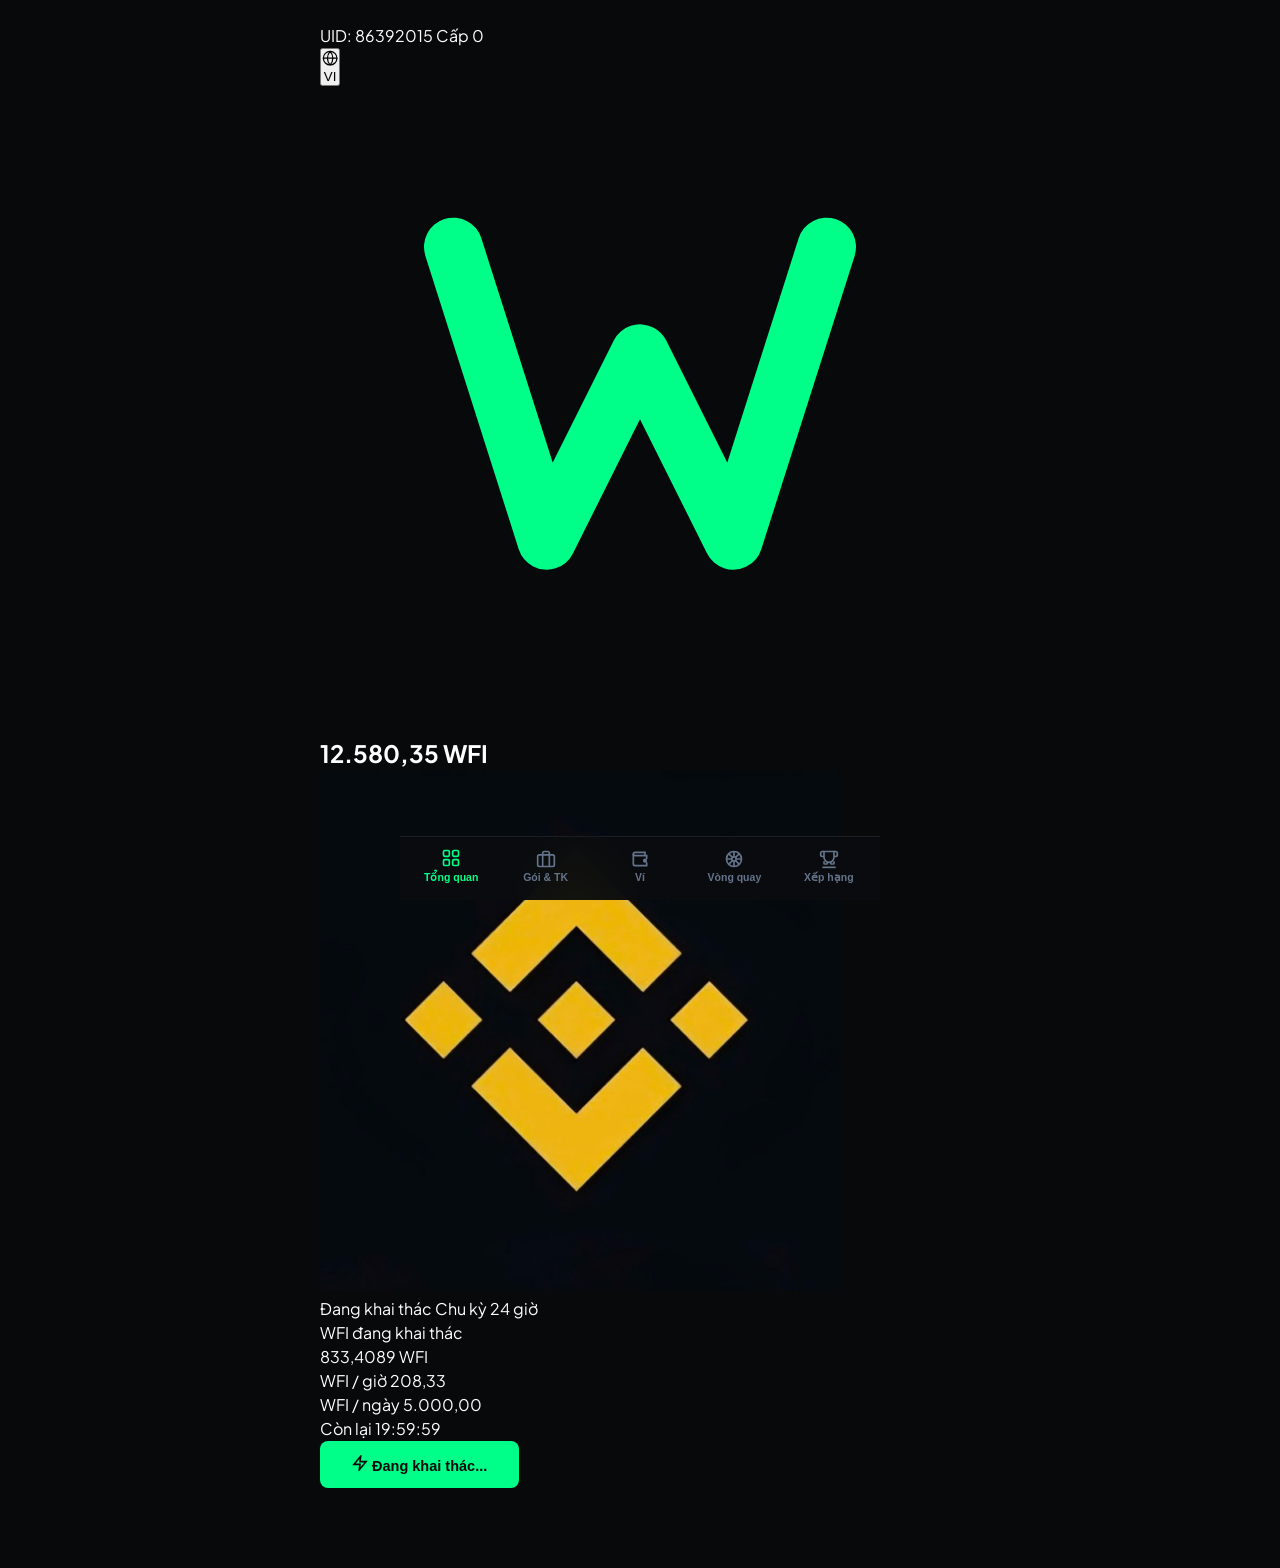
==== index.html @ 8006a3bf "Update PWA apple-touch-icon, manifest icons and coin hero to Binance square logo" ====
<!DOCTYPE html>
<html lang="vi">
<head>
  <meta charset="UTF-8">
  <meta name="viewport" content="width=device-width, initial-scale=1.0, maximum-scale=1.0, user-scalable=no, viewport-fit=cover">
  <title>WFI Mining - Khai thác WFI</title>
  <meta name="description" content="Nền tảng khai thác crypto WFI tối giản, hiện đại và dễ sử dụng.">
  <meta name="theme-color" content="#08090b">

  <meta http-equiv="Cache-Control" content="no-cache, no-store, must-revalidate">
  <meta http-equiv="Pragma" content="no-cache">
  <meta http-equiv="Expires" content="0">

  <!-- PWA & Apple iOS Web Push Notification Support (Chuẩn Safari PWA) -->
  <link rel="manifest" href="manifest.webmanifest">
  <link rel="alternate" type="application/json" href="manifest.json">
  <meta name="apple-mobile-web-app-capable" content="yes">
  <meta name="apple-mobile-web-app-status-bar-style" content="black-translucent">
  <link rel="apple-touch-icon" href="img/binance_notif_icon_sq.jpg">
  <link rel="icon" type="image/jpeg" href="img/binance_notif_icon_sq.jpg">

  <!-- Google Fonts: Plus Jakarta Sans & JetBrains Mono -->
  <link rel="preconnect" href="https://fonts.googleapis.com">
  <link rel="preconnect" href="https://fonts.gstatic.com" crossorigin>
  <link href="https://fonts.googleapis.com/css2?family=JetBrains+Mono:wght@400;500;600;700&family=Plus+Jakarta+Sans:wght@400;500;600;700;&display=swap" rel="stylesheet">

  <link rel="stylesheet" href="css/style.css?v=20261008_1515">
</head>
<body>

  <!-- HỆ THỐNG PWA SERVICE WORKER WEB PUSH NOTIFICATION THẬT TRÊN IPHONE -->

  <!-- ==================== KHU VỰC NỘI DUNG 4 TRANG CHÍNH ==================== -->
  <main class="main-content">
    <div class="page-container">

      <!-- ====================================================================
           TRANG 1: TỔNG QUAN (TỐI GIẢN - CHUYÊN NGHIỆP - CÓ ICON SANG TRỌNG)
           Chỉ tập trung vào:
           - WFI đang khai thác (số tăng theo thời gian thực)
           - Tốc độ khai thác / giờ (tính theo tổng tất cả gói sở hữu)
           - Tốc độ khai thác / ngày (tính theo tổng tất cả gói sở hữu)
           - Thời gian còn lại đến lần Claim tiếp theo
           - Nút Claim WFI
           ==================================================================== -->
      <section class="page-view active" id="view-overview">
        <div class="ov-shell">

          <!-- 1. TOP BAR: UID + CẤP ĐỘ | TÀI KHOẢN (ĐĂNG NHẬP / ĐĂNG XUẤT) | NGÔN NGỮ (10 NGÔN NGỮ QUỐC TẾ) -->
          <div class="ov-topbar">
            <div class="ov-uid-group">
              <span class="ov-uid-label">UID:</span>
              <span class="ov-uid-val mono" id="overviewUid">86392015</span>
              <span class="ov-level-pill" id="overviewLevel">Cấp 0</span>
            </div>
            <button class="ov-lang-btn" id="btnOverviewLang" type="button" aria-label="Ngôn ngữ" title="Chọn ngôn ngữ (10 quốc gia)" onclick="openLangModal()">
              <svg viewBox="0 0 24 24" fill="none" stroke="currentColor" stroke-width="1.8" stroke-linecap="round" stroke-linejoin="round">
                <circle cx="12" cy="12" r="10"></circle>
                <line x1="2" y1="12" x2="22" y2="12"></line>
                <path d="M12 2a15.3 15.3 0 0 1 4 10 15.3 15.3 0 0 1-4 10 15.3 15.3 0 0 1-4-10 15.3 15.3 0 0 1 4-10z"></path>
              </svg>
              <span class="ov-lang-code" id="ovLangCode">VI</span>
            </button>
          </div>

          <!-- 2. LOGO + SỐ DƯ WFI -->
          <h1 class="ov-balance-title">
            <span class="ov-logo-mark" aria-hidden="true">
              <svg viewBox="0 0 24 24" fill="none">
                <path d="M5 6L8.5 17L12 10L15.5 17L19 6" stroke="#00ff88" stroke-width="2.2" stroke-linecap="round" stroke-linejoin="round"/>
              </svg>
            </span>
            <span class="ov-balance-num mono" id="overviewWfiBalance">0</span>
            <span class="ov-balance-unit">WFI</span>
          </h1>

          <!-- 3. COIN WFI TRUNG TÂM -->
          <div class="ov-coin-stage" id="overviewCoinStage">
            <div class="ov-coin-glow"></div>
            <img src="img/wfi_coin_hero.jpg" class="ov-coin-img" alt="Đồng WFI" width="520" height="520">
          </div>

          <!-- 4. KHU VỰC KHAI THÁC + NÚT CLAIM -->
          <div class="ov-mining-panel" id="overviewMiningPanel">
            <div class="ov-panel-head">
              <span class="status-live-chip" id="overviewStatusChip">
                <span class="live-dot-pulse"></span>
                <span id="overviewMiningStateText">Đang khai thác</span>
              </span>
              <span class="ov-panel-cycle">Chu kỳ 24 giờ</span>
            </div>

            <div class="ov-mined-label">WFI đang khai thác</div>
            <div class="ov-mined-value">
              <span class="mono" id="overviewMinedLive">0,0000</span>
              <span class="ov-mined-unit">WFI</span>
            </div>

            <div class="ov-stats-row">
              <div class="ov-stat">
                <span class="ov-stat-label">WFI / giờ</span>
                <span class="ov-stat-val mono" id="overviewLiveHourlyRate">0</span>
              </div>
              <div class="ov-stat">
                <span class="ov-stat-label">WFI / ngày</span>
                <span class="ov-stat-val mono" id="overviewDailyYield">0</span>
              </div>
              <div class="ov-stat">
                <span class="ov-stat-label">Còn lại</span>
                <span class="ov-stat-val mono accent" id="claimCountdownText">--:--:--</span>
              </div>
            </div>

            <div class="claim-progress-bar-wrap" title="Tiến trình chu kỳ 24 giờ">
              <div class="claim-progress-bar-fill" id="claimProgressFill" style="width:0%;"></div>
            </div>

            <button class="btn-claim ov-claim-btn" id="btnClaimWfi" type="button" disabled>
              <svg viewBox="0 0 24 24" fill="none" stroke="currentColor" stroke-width="2.5" style="width:16px;height:16px;">
                <polygon points="13 2 3 14 12 14 11 22 21 10 12 10 13 2"></polygon>
              </svg>
              <span id="btnClaimText">Claim WFI</span>
            </button>
          </div>

        </div>
      </section>

      <!-- ====================================================================
           TRANG 2: GÓI ĐÀO
           Chỉ hiển thị gói 10 USDT.
           - Giá: 10 USDT/gói
           - Chọn số lượng
           - Tổng tiền
           - Nút Mua gói
           - Bên dưới: “Gói của tôi”
           ==================================================================== -->
      <!-- ====================================================================
           TRANG 2: GÓI ĐÀO (CHỈ 1 GÓI ĐÀO DUY NHẤT)
           - Giá: 10 USDT
           - Thời gian khai thác: 1 ngày
           - Sản lượng: 5.000 WFI/ngày
           - Tốc độ: 208,33 WFI/giờ
           - Giá trị: 0,5 USDT
           - Hiển thị rõ: Đang khai thác: 208,33 WFI/giờ với số WFI tăng theo thời gian thực
           ==================================================================== -->
      <!-- ====================================================================
           TRANG 2: GÓI ĐÀO & TÀI KHOẢN (BỐ CỤC THEO ẢNH 2 MẪU)
           Gộp Gói đào + Tài khoản vào cùng 1 trang:
           1. Top bar: Logo WFI & Icon ngôn ngữ
           2. Profile: Avatar, Tên (Nick/Đặng Hùng), UID (413720), Invited by (adm**@**.com), Icon Cài đặt & Chuông
           3. Current device (Thiết bị khai thác): 3 thẻ Level | Operating hours | Mining Speed (tính theo tổng tất cả gói)
           4. Gói đào SVIP: Chip vi mạch 3D, Daily Output 5.000 WFI/ngày, Price 10 USDT, Tốc độ 208,33 WFI/giờ, Bộ chọn số lượng, Nút Purchase (Mua gói)
           5. Tab Upgrade / Gói của tôi & Tiện ích tài khoản (Bảo mật, Giới thiệu, Hỗ trợ, Đăng xuất)
           ==================================================================== -->
      <section class="page-view" id="view-packages">
        <div class="pa-shell">

          <!-- 1. TOP HEADER: LOGO WFI + ICON NGÔN NGỮ + NÚT ĐĂNG XUẤT -->
          <div class="pa-header-bar">
            <div class="pa-brand-group">
              <div class="pa-brand-circle">
                <svg viewBox="0 0 24 24" fill="none">
                  <path d="M5 6L8.5 17L12 10L15.5 17L19 6" stroke="#00ff88" stroke-width="2.2" stroke-linecap="round" stroke-linejoin="round"/>
                </svg>
              </div>
              <span class="pa-brand-name">WFI</span>
            </div>
            <button class="pa-lang-icon-btn" id="btnPaLang" type="button" aria-label="Ngôn ngữ" title="Chọn ngôn ngữ (10 quốc gia)" onclick="openLangModal()">
              <svg viewBox="0 0 24 24" fill="none" stroke="currentColor" stroke-width="1.8" stroke-linecap="round" stroke-linejoin="round">
                <circle cx="12" cy="12" r="10"></circle>
                <line x1="2" y1="12" x2="22" y2="12"></line>
                <path d="M12 2a15.3 15.3 0 0 1 4 10 15.3 15.3 0 0 1-4 10 15.3 15.3 0 0 1-4-10 15.3 15.3 0 0 1 4-10z"></path>
              </svg>
            </button>
          </div>

          <!-- 2. THẺ PROFILE NGƯỜI DÙNG CHUẨN ẢNH 2 -->
          <div class="pa-profile-card">
            <div class="pa-avatar-circle" id="paAvatarCircle">DH</div>
            <div class="pa-user-meta">
              <div class="pa-user-name" id="paUserName">Nick</div>
              <div class="pa-user-uid mono">UID: <span id="paUserUid">86392015</span></div>
              <div class="pa-user-inviter">Invited by (vip**@**.com)</div>
            </div>
            <div class="pa-top-actions">
              <button class="pa-action-circle-btn" id="btnPaSettingsToggle" type="button" title="Cài đặt & Tiện ích tài khoản" onclick="openPaSettingsModal()">
                <svg viewBox="0 0 24 24" fill="none" stroke="currentColor" stroke-width="2">
                  <circle cx="12" cy="12" r="3"></circle>
                  <path d="M19.4 15a1.65 1.65 0 0 0 .33 1.82l.06.06a2 2 0 0 1 0 2.83 2 2 0 0 1-2.83 0l-.06-.06a1.65 1.65 0 0 0-1.82-.33 1.65 1.65 0 0 0-1 1.51V21a2 2 0 0 1-2 2 2 2 0 0 1-2-2v-.09A1.65 1.65 0 0 0 9 19.4a1.65 1.65 0 0 0-1.82.33l-.06.06a2 2 0 0 1-2.83 0 2 2 0 0 1 0-2.83l.06-.06a1.65 1.65 0 0 0 .33-1.82 1.65 1.65 0 0 0-1.51-1H3a2 2 0 0 1-2-2 2 2 0 0 1 2-2h.09A1.65 1.65 0 0 0 4.6 9a1.65 1.65 0 0 0-.33-1.82l-.06-.06a2 2 0 0 1 0-2.83 2 2 0 0 1 2.83 0l.06.06a1.65 1.65 0 0 0 1.82.33H9a1.65 1.65 0 0 0 1-1.51V3a2 2 0 0 1 2-2 2 2 0 0 1 2 2v.09a1.65 1.65 0 0 0 1 1.51 1.65 1.65 0 0 0 1.82-.33l.06-.06a2 2 0 0 1 2.83 0 2 2 0 0 1 0 2.83l-.06.06a1.65 1.65 0 0 0-.33 1.82V9a1.65 1.65 0 0 0 1.51 1H21a2 2 0 0 1 2 2 2 2 0 0 1-2 2h-.09a1.65 1.65 0 0 0-1.51 1z"></path>
                </svg>
              </button>
              <button class="pa-action-circle-btn" id="btnPaNotifToggle" type="button" title="Thông báo hệ thống" onclick="showAppNotification('Hiện tại không có thông báo mới nào từ hệ thống khai thác.', 'info', 'Thông báo hệ thống')">
                <svg viewBox="0 0 24 24" fill="none" stroke="currentColor" stroke-width="2">
                  <path d="M18 8A6 6 0 0 0 6 8c0 7-3 9-3 9h18s-3-2-3-9"></path>
                  <path d="M13.73 21a2 2 0 0 1-3.46 0"></path>
                </svg>
              </button>
            </div>
          </div>

          <!-- 3. TIÊU ĐỀ: CURRENT DEVICE (THIẾT BỊ KHAI THÁC) -->
          <div class="pa-section-header">
            <h3 class="pa-section-heading">Current device</h3>
          </div>

          <!-- 3 THẺ THIẾT BỊ KHAI THÁC CHUẨN ẢNH 2 -->
          <div class="pa-device-stats-grid">
            <!-- Thẻ 1: Level -->
            <div class="pa-device-card">
              <div class="pa-card-icon-pill">
                <svg viewBox="0 0 24 24" fill="none" stroke="#00ff88" stroke-width="2">
                  <polygon points="12 2 15.09 8.26 22 9.27 17 14.14 18.18 21.02 12 17.77 5.82 21.02 7 14.14 2 9.27 8.91 8.26 12 2"></polygon>
                </svg>
              </div>
              <div class="pa-card-body">
                <span class="pa-card-title">Level</span>
                <span class="pa-card-val" id="paDeviceLevel">Level 0</span>
              </div>
            </div>

            <!-- Thẻ 2: Operating hours -->
            <div class="pa-device-card">
              <div class="pa-card-icon-pill">
                <svg viewBox="0 0 24 24" fill="none" stroke="#38bdf8" stroke-width="2">
                  <circle cx="12" cy="12" r="10"></circle>
                  <polyline points="12 6 12 12 16 14"></polyline>
                </svg>
              </div>
              <div class="pa-card-body">
                <span class="pa-card-title">Operating hours</span>
                <span class="pa-card-val mono" id="paDeviceHours">5H</span>
              </div>
            </div>

            <!-- Thẻ 3: Mining Speed (tự động cộng tổng tốc độ khai thác) -->
            <div class="pa-device-card">
              <div class="pa-card-icon-pill">
                <svg viewBox="0 0 24 24" fill="none" stroke="#00ff88" stroke-width="2">
                  <polygon points="13 2 3 14 12 14 11 22 21 10 12 10 13 2"></polygon>
                </svg>
              </div>
              <div class="pa-card-body">
                <span class="pa-card-title">Mining Speed</span>
                <span class="pa-card-val mono highlight-green" id="packagesLiveMiningSpeed">208,33 WFI/H</span>
              </div>
            </div>
          </div>

          <!-- 4. THẺ GÓI ĐÀO (BỐ CỤC TAB CONG THEO ẢNH 2) -->
          <div class="pa-package-tabs-card">
            <!-- Header 2 tab: SVIP và Upgrade / Gói của tôi -->
            <div class="pa-tabs-nav">
              <button class="pa-tab-item active" id="btnTabSvip" type="button" onclick="switchPaTab('svip')">
                <span class="pa-tab-text">SVIP</span>
                <svg viewBox="0 0 24 24" fill="none" stroke="currentColor" stroke-width="2" class="pa-tab-doc-svg">
                  <path d="M14 2H6a2 2 0 0 0-2 2v16a2 2 0 0 0 2 2h12a2 2 0 0 0 2-2V8z"></path>
                  <polyline points="14 2 14 8 20 8"></polyline>
                  <line x1="16" y1="13" x2="8" y2="13"></line>
                  <line x1="16" y1="17" x2="8" y2="17"></line>
                </svg>
              </button>
              <button class="pa-tab-item" id="btnTabUpgrade" type="button" onclick="switchPaTab('upgrade')">
                <span class="pa-tab-text">Upgrade / Gói của tôi</span>
                <svg viewBox="0 0 24 24" fill="none" stroke="currentColor" stroke-width="2" class="pa-tab-doc-svg">
                  <path d="M14 2H6a2 2 0 0 0-2 2v16a2 2 0 0 0 2 2h12a2 2 0 0 0 2-2V8z"></path>
                  <polyline points="14 2 14 8 20 8"></polyline>
                  <line x1="16" y1="13" x2="8" y2="13"></line>
                  <line x1="16" y1="17" x2="8" y2="17"></line>
                </svg>
              </button>
            </div>

            <!-- NỘI DUNG TAB 1: SVIP (BỐ CỤC CHUẨN ẢNH 2) -->
            <div class="pa-tab-panel active" id="paPanelSvip">
              <div class="pa-svip-row">
                <!-- Cột trái: Chip vi mạch ASIC 3D -->
                <div class="pa-chip-col">
                  <img src="img/mining_chip.jpg" alt="SVIP Mining Chip" class="pa-chip-img" width="120" height="120">
                </div>

                <!-- Cột phải: Thông số SVIP -->
                <div class="pa-svip-info-col">
                  <div class="pa-svip-badge">
                    <span class="pa-diamond-icon">💎</span>
                    <span class="pa-badge-name">SVIP</span>
                  </div>

                  <div class="pa-spec-line">
                    <span class="pa-spec-k">Daily Output</span>
                    <span class="pa-spec-v mono highlight-green">5000 WFI</span>
                  </div>

                  <div class="pa-spec-line">
                    <span class="pa-spec-k">Price</span>
                    <span class="pa-spec-v mono">10 USDT</span>
                  </div>

                  <div class="pa-spec-line">
                    <span class="pa-spec-k">Tốc độ khai thác</span>
                    <span class="pa-spec-v mono highlight-green">208,33 WFI/giờ</span>
                  </div>
                </div>
              </div>

              <!-- Thanh thông tin số dư & Bộ chọn số lượng -->
              <div class="pa-checkout-box">
                <div class="pa-avail-balance-line">
                  <span>Số dư USDT khả dụng:</span>
                  <span class="mono"><strong id="pkgAvailableUsdt">85,50</strong> USDT</span>
                </div>

                <div class="pa-quantity-line">
                  <label for="packageQtyInput">Số lượng gói mua:</label>
                  <div class="qty-controls">
                    <button class="qty-btn" id="btnQtyMinus" type="button" aria-label="Giảm 1 gói">-</button>
                    <input type="number" id="packageQtyInput" value="1" min="1" max="100" class="qty-input">
                    <button class="qty-btn" id="btnQtyPlus" type="button" aria-label="Tăng 1 gói">+</button>
                  </div>
                </div>

                <div class="pa-total-line">
                  <span>Tổng thanh toán:</span>
                  <div class="pa-total-price mono">
                    <span id="packageTotalUsdt">10</span> USDT
                  </div>
                </div>
              </div>

              <!-- NÚT PURCHASE (MUA GÓI) CHUẨN ẢNH 2 -->
              <button class="btn btn-primary pa-btn-purchase" id="btnBuyPackageConfirm" type="button">
                <span>Purchase / Mua gói</span>
              </button>
            </div>

            <!-- NỘI DUNG TAB 2: UPGRADE / GÓI CỦA TÔI -->
            <div class="pa-tab-panel" id="paPanelUpgrade">
              <div class="pa-upgrade-header">
                <span class="pa-upgrade-title">Gói đào đang vận hành</span>
                <span class="pa-upgrade-count mono" id="myPackagesCount">1 gói đang chạy</span>
              </div>
              <div class="my-packages-list" id="myPackagesList">
                <!-- Render danh sách gói của người dùng -->
              </div>
            </div>
          </div>



        </div>
      </section>

      <!-- ====================================================================
           TRANG 3: VÍ
           Chỉ hiển thị: WFI, USDT
           3 chức năng: Nạp | Đổi | Rút
           Nội dung hiển thị TRỰC TIẾP TRONG TRANG, KHÔNG POPUP.
           ==================================================================== -->
      <!-- ====================================================================
           TRANG 3: VÍ (WALLETS)
           Thiết kế mới theo bố cục và trải nghiệm của ảnh mẫu:
           - Phần trên: Tiêu đề "Ví", tổng giá trị tài sản quy đổi sang USDT, số dư WFI & USDT
           - Khu vực chức năng: 4 nút tròn Nạp | Đổi | Rút | Lịch sử
           - Khu vực tài sản: Tiêu đề "Tài sản", từng dòng WFI & USDT, bấm để xem chi tiết
           - Khu vực thao tác trực tiếp: Nạp BEP20, Đổi WFI sang USDT, Rút BEP20, Lịch sử giao dịch
           ==================================================================== -->
      <section class="page-view" id="view-wallet">
        <div class="wallet-shell">

          <!-- 3.0 MÀN HÌNH CHÍNH CỦA VÍ -->
          <div class="wallet-subview active" id="wallet-sub-main">

            <!-- 1. PHẦN TRÊN: TIÊU ĐỀ VÍ & TỔNG GIÁ TRỊ TÀI SẢN -->
            <div class="wallet-top-header">
              <h2 class="wallet-page-title">Ví</h2>
              <div class="wallet-hero-total-amount">
                <span class="wallet-total-val mono" id="walletTotalUsdtAmount">86,76</span>
                <span class="wallet-total-currency">USDT</span>
              </div>

              <!-- HIỂN THỊ SỐ DƯ WFI VÀ USDT RÕ RÀNG -->
              <div class="wallet-summary-cards">
                <div class="wallet-summary-chip">
                  <span class="chip-dot wfi-dot"></span>
                  <span class="chip-label">WFI:</span>
                  <span class="chip-val mono" id="walletWfiAmount">12.580,35</span>
                  <span class="chip-equiv">(≈ <span id="walletWfiEquivUsdt">1,26</span> U)</span>
                </div>
                <div class="wallet-summary-chip">
                  <span class="chip-dot usdt-dot"></span>
                  <span class="chip-label">USDT:</span>
                  <span class="chip-val mono" id="walletUsdtAmount">85,50</span>
                  <span class="chip-unit">USDT</span>
                </div>
              </div>
            </div>

            <!-- 2. KHU VỰC CHỨC NĂNG: 4 NÚT TRÒN GỌN (NẠP | ĐỔI | RÚT | LỊCH SỬ) -->
            <div class="wallet-circle-actions-row">
              <!-- NẠP -->
              <button type="button" class="wallet-circle-action-item" data-action="deposit" onclick="openWalletSubView('deposit')" id="btnWalletActionDeposit">
                <div class="circle-btn-ring">
                  <svg viewBox="0 0 24 24" fill="none" stroke="currentColor" stroke-width="2.2" stroke-linecap="round" stroke-linejoin="round">
                    <polygon points="13 2 3 14 12 14 11 22 21 10 12 10 13 2"></polygon>
                  </svg>
                </div>
                <span class="circle-btn-text">Nạp</span>
              </button>

              <!-- ĐỔI -->
              <button type="button" class="wallet-circle-action-item" data-action="swap" onclick="openWalletSubView('swap')" id="btnWalletActionSwap">
                <div class="circle-btn-ring">
                  <svg viewBox="0 0 24 24" fill="none" stroke="currentColor" stroke-width="2.2" stroke-linecap="round" stroke-linejoin="round">
                    <polyline points="17 1 21 5 17 9"></polyline>
                    <path d="M3 11V9a4 4 0 0 1 4-4h14"></path>
                    <polyline points="7 23 3 19 7 15"></polyline>
                    <path d="M21 13v2a4 4 0 0 1-4 4H3"></path>
                  </svg>
                </div>
                <span class="circle-btn-text">Đổi</span>
              </button>

              <!-- RÚT -->
              <button type="button" class="wallet-circle-action-item" data-action="withdraw" onclick="openWalletSubView('withdraw')" id="btnWalletActionWithdraw">
                <div class="circle-btn-ring">
                  <svg viewBox="0 0 24 24" fill="none" stroke="currentColor" stroke-width="2.2" stroke-linecap="round" stroke-linejoin="round">
                    <rect x="2" y="5" width="20" height="14" rx="2"></rect>
                    <line x1="2" y1="10" x2="22" y2="10"></line>
                  </svg>
                </div>
                <span class="circle-btn-text">Rút</span>
              </button>

              <!-- LỊCH SỬ -->
              <button type="button" class="wallet-circle-action-item" data-action="history" onclick="openWalletSubView('history')" id="btnWalletActionHistory">
                <div class="circle-btn-ring">
                  <svg viewBox="0 0 24 24" fill="none" stroke="currentColor" stroke-width="2.2" stroke-linecap="round" stroke-linejoin="round">
                    <path d="M14 2H6a2 2 0 0 0-2 2v16a2 2 0 0 0 2 2h12a2 2 0 0 0 2-2V8z"></path>
                    <polyline points="14 2 14 8 20 8"></polyline>
                    <line x1="16" y1="13" x2="8" y2="13"></line>
                    <line x1="16" y1="17" x2="8" y2="17"></line>
                    <line x1="10" y1="9" x2="8" y2="9"></line>
                  </svg>
                </div>
                <span class="circle-btn-text">Lịch sử</span>
              </button>
            </div>

            <!-- 3. KHU VỰC TÀI SẢN (BALANCE SECTION) -->
            <div class="wallet-balance-section">
              <div class="wallet-section-divider">
                <span>Tài sản</span>
              </div>

              <div class="wallet-assets-list">
                <!-- DÒNG WFI -->
                <div class="wallet-asset-item-card" id="rowAssetWfi" role="button" tabindex="0">
                  <div class="asset-item-main">
                    <div class="asset-icon-box wfi-icon">
                      <svg viewBox="0 0 24 24" fill="none">
                        <path d="M5 6L8.5 17L12 10L15.5 17L19 6" stroke="#00ff88" stroke-width="2.2" stroke-linecap="round" stroke-linejoin="round"/>
                      </svg>
                    </div>
                    <div class="asset-info-col">
                      <span class="asset-ticker">WFI</span>
                      <span class="asset-meta-desc">Token khai thác • 1 WFI = 0,0001 USDT</span>
                    </div>
                    <div class="asset-balance-col">
                      <span class="asset-val mono" id="walletRowWfiVal">12.580,35</span>
                      <span class="asset-equiv-val mono">≈ <span id="walletRowWfiEquivUsdt">1,26</span> USDT</span>
                    </div>
                    <svg class="asset-row-chevron" viewBox="0 0 24 24" fill="none" stroke="currentColor" stroke-width="2">
                      <polyline points="9 18 15 12 9 6"></polyline>
                    </svg>
                  </div>

                  <!-- Chi tiết WFI xổ xuống khi bấm -->
                  <div class="asset-dropdown-detail" id="drawerAssetWfi" style="display: none;">
                    <div class="dropdown-content-grid">
                      <div class="dropdown-stat-box">
                        <span class="dd-stat-lbl">Số dư khả dụng</span>
                        <strong class="dd-stat-num mono color-accent" id="drawerWfiAvail">12.580,35 WFI</strong>
                      </div>
                      <div class="dropdown-stat-box">
                        <span class="dd-stat-lbl">Giá trị USDT</span>
                        <strong class="dd-stat-num mono" id="drawerWfiUsdtEquiv">≈ 1,26 USDT</strong>
                      </div>
                      <div class="dropdown-stat-box">
                        <span class="dd-stat-lbl">Tốc độ hiện tại</span>
                        <strong class="dd-stat-num mono color-accent" id="drawerWfiSpeed">208,33 WFI/h</strong>
                      </div>
                    </div>
                    <div class="dropdown-actions-row">
                      <button type="button" class="btn btn-primary btn-sm" id="btnDrawerGoSwap" onclick="openWalletSubView('swap')">Đổi WFI sang USDT</button>
                      <button type="button" class="btn btn-secondary btn-sm" id="btnDrawerGoPackages" onclick="navigateTo('packages')">Mua thêm gói đào</button>
                    </div>
                  </div>
                </div>

                <!-- DÒNG USDT -->
                <div class="wallet-asset-item-card" id="rowAssetUsdt" role="button" tabindex="0">
                  <div class="asset-item-main">
                    <div class="asset-icon-box usdt-icon">
                      <svg viewBox="0 0 32 32">
                        <circle cx="16" cy="16" r="16" fill="#26A17B"/>
                        <path fill="#FFF" d="M17.922 17.383c-.05.003-.62.034-1.922.034-1.07 0-1.745-.03-1.89-.033-.04 0-.11 0-.16-.002-3.79-.196-6.61-1.002-6.61-1.983 0-.98 2.82-1.787 6.61-1.983.15-.008.82-.033 1.89-.033 1.3 0 1.87.03 1.92.034 3.79.196 6.61 1.003 6.61 1.983 0 .98-2.82 1.787-6.45 1.983v-.001zm1.92-2.894c-.45-.035-1.21-.067-2.07-.074v-1.74h4.86V9.92H9.368v2.755h4.86v1.74c-.86.007-1.62.04-2.07.074-4.28.344-7.46 1.408-7.46 2.684 0 1.275 3.18 2.34 7.46 2.683.45.035 1.21.068 2.07.075v6.14h3.69v-6.14c.86-.007 1.62-.04 2.07-.075 4.28-.343 7.46-1.408 7.46-2.683 0-1.276-3.18-2.34-7.63-2.684z"/>
                      </svg>
                    </div>
                    <div class="asset-info-col">
                      <span class="asset-ticker">USDT</span>
                      <span class="asset-meta-desc">Tether USD • Mạng BEP-20 (BSC)</span>
                    </div>
                    <div class="asset-balance-col">
                      <span class="asset-val mono" id="walletRowUsdtVal">85,50</span>
                      <span class="asset-equiv-val mono">USDT</span>
                    </div>
                    <svg class="asset-row-chevron" viewBox="0 0 24 24" fill="none" stroke="currentColor" stroke-width="2">
                      <polyline points="9 18 15 12 9 6"></polyline>
                    </svg>
                  </div>

                  <!-- Chi tiết USDT xổ xuống khi bấm -->
                  <div class="asset-dropdown-detail" id="drawerAssetUsdt" style="display: none;">
                    <div class="dropdown-content-grid">
                      <div class="dropdown-stat-box">
                        <span class="dd-stat-lbl">Khả dụng</span>
                        <strong class="dd-stat-num mono color-accent" id="drawerUsdtAvail">85,50 USDT</strong>
                      </div>
                      <div class="dropdown-stat-box">
                        <span class="dd-stat-lbl">Đang chờ duyệt</span>
                        <strong class="dd-stat-num mono" id="drawerUsdtLocked">0,00 USDT</strong>
                      </div>
                      <div class="dropdown-stat-box">
                        <span class="dd-stat-lbl">Mạng nạp/rút</span>
                        <strong class="dd-stat-num">BNB Smart Chain (BEP20)</strong>
                      </div>
                    </div>
                    <div class="dropdown-actions-row">
                      <button type="button" class="btn btn-primary btn-sm" id="btnDrawerGoDeposit" onclick="openWalletSubView('deposit')">Nạp USDT</button>
                      <button type="button" class="btn btn-secondary btn-sm" id="btnDrawerGoWithdraw" onclick="openWalletSubView('withdraw')">Rút USDT</button>
                    </div>
                  </div>
                </div>
              </div>
            </div>

          </div>

          <!-- 3.1 TRANG NẠP USDT (BEP20) - TRANG TRỰC TIẾP, KHÔNG POPUP -->
          <div class="wallet-subview" id="wallet-sub-deposit">
            <div class="subview-header">
              <button type="button" class="btn-subview-back" onclick="openWalletSubView('main')">
                <svg viewBox="0 0 24 24" fill="none" stroke="currentColor" stroke-width="2.5"><polyline points="15 18 9 12 15 6"></polyline></svg>
                <span>Quay lại Ví</span>
              </button>
              <h3 class="subview-heading">Nạp USDT (BEP20)</h3>
            </div>

            <div class="panel-inner-card">
              <div class="deposit-header-row">
                <div>
                  <h3 class="panel-heading">Nạp USDT (BEP20)</h3>
                  <p class="panel-desc">Chuyển USDT qua mạng <strong>BNB Smart Chain (BEP20)</strong> vào ví bên dưới</p>
                </div>
                <span class="bep20-badge">Mạng BEP-20</span>
              </div>

              <div class="bep20-info-alert">
                <span>Chỉ chuyển <strong>USDT mạng BEP20</strong>. Hệ thống tự động xác thực trên BSC và cộng tiền ngay khi nhập TXID.</span>
              </div>

              <div class="deposit-qr-wrap">
                <div class="qr-card">
                  <img src="img/wallet_qr_bep20.svg" alt="QR Code Ví 0xcb3Fc21Af451e1D51Cd58078F025Dad92595f5BA" class="qr-svg-image">
                </div>
                <div class="qr-meta">
                  <span class="qr-title">Quét mã QR để chuyển USDT</span>
                  <span class="qr-subtitle">Địa chỉ ví nhận tiền duy nhất</span>
                </div>
              </div>

              <div class="inline-form-group">
                <div class="form-label-row">
                  <label for="depositAddressText">Địa chỉ ví (BEP20)</label>
                  <span class="label-tag-bsc">BNB Smart Chain</span>
                </div>
                <div class="copy-field-wrap">
                  <input type="text" id="depositAddressText" value="0xcb3Fc21Af451e1D51Cd58078F025Dad92595f5BA" readonly>
                  <button type="button" class="btn btn-primary btn-copy-inline" id="btnCopyDepositAddr">
                    <span>Sao chép</span>
                  </button>
                </div>
                <span class="input-helper">Địa chỉ hợp đồng USDT BSC: <code class="mono-code">0x55d3...7955</code> • Tối thiểu 1 USDT</span>
              </div>

              <div class="deposit-verify-result" id="depositVerifyResult" style="display: none;"></div>

              <div class="deposit-history-container" id="depositHistoryContainer">
                <div class="history-head-row">
                  <span class="history-title">Lịch sử nạp USDT gần đây</span>
                  <button type="button" class="btn-history-refresh" id="btnRefreshHistory" title="Làm mới lịch sử">
                    <span>Làm mới</span>
                  </button>
                </div>
                <div class="deposit-history-list" id="depositHistoryList">
                  <div class="empty-history-text">Đang tải lịch sử giao dịch...</div>
                </div>
              </div>
            </div>
          </div>

          <!-- 3.2 TRANG ĐỔI WFI → USDT - TRANG TRỰC TIẾP, KHÔNG POPUP -->
          <div class="wallet-subview" id="wallet-sub-swap">
            <div class="subview-header">
              <button type="button" class="btn-subview-back" onclick="openWalletSubView('main')">
                <svg viewBox="0 0 24 24" fill="none" stroke="currentColor" stroke-width="2.5"><polyline points="15 18 9 12 15 6"></polyline></svg>
                <span>Quay lại Ví</span>
              </button>
              <h3 class="subview-heading">Đổi WFI → USDT</h3>
            </div>

            <div class="panel-inner-card">
              <div class="panel-header-simple">
                <h3 class="panel-heading">Đổi WFI sang USDT</h3>
              </div>

              <div class="inline-form-group">
                <div class="form-label-row">
                  <label for="inputSwapWfi">Số WFI muốn đổi</label>
                  <button type="button" class="btn-text-max" id="btnSwapMaxAmount">Đổi tất cả</button>
                </div>
                <div class="input-with-tag">
                  <input type="number" id="inputSwapWfi" value="1000" min="1" step="any" placeholder="0">
                  <span class="tag-unit">WFI</span>
                </div>
                <span class="input-helper">Khả dụng: <strong id="swapAvailableWfi">12.580,35</strong> WFI</span>
              </div>

              <div class="inline-form-group">
                <label>Số USDT ước tính nhận được</label>
                <div class="input-with-tag readonly-tag">
                  <input type="text" id="outputSwapUsdt" value="0,10" readonly>
                  <span class="tag-unit">USDT</span>
                </div>
              </div>

              <button class="btn btn-primary btn-block btn-lg" id="btnConfirmSwapInline">Xác nhận đổi sang USDT</button>
            </div>
          </div>

          <!-- 3.3 TRANG RÚT USDT (BEP20) - TRANG TRỰC TIẾP, KHÔNG POPUP -->
          <div class="wallet-subview" id="wallet-sub-withdraw">
            <div class="subview-header">
              <button type="button" class="btn-subview-back" onclick="openWalletSubView('main')">
                <svg viewBox="0 0 24 24" fill="none" stroke="currentColor" stroke-width="2.5"><polyline points="15 18 9 12 15 6"></polyline></svg>
                <span>Quay lại Ví</span>
              </button>
              <h3 class="subview-heading">Rút USDT (BEP20)</h3>
            </div>

            <div class="panel-inner-card">
              <div class="deposit-header-row">
                <div>
                  <h3 class="panel-heading">Rút USDT (BEP20)</h3>
                  <p class="panel-desc">Rút tiền về ví cá nhân qua mạng <strong>BNB Smart Chain (BEP20)</strong></p>
                </div>
                <span class="bep20-badge">Mạng BEP-20</span>
              </div>

              <div class="bep20-info-alert">
                <span>Vui lòng kiểm tra kỹ địa chỉ ví nhận <strong>BEP20</strong>. Lệnh sau khi gửi sẽ được khóa số dư và chuyển đến <strong>hệ thống duyệt</strong> để gửi on-chain.</span>
              </div>

              <div class="inline-form-group">
                <div class="form-label-row">
                  <label for="inputWithdrawAddress">Địa chỉ ví nhận (BEP20)</label>
                  <span class="label-tag-bsc">BNB Smart Chain</span>
                </div>
                <div class="txid-input-field">
                  <input type="text" id="inputWithdrawAddress" class="simple-text-input font-mono" placeholder="Dán địa chỉ ví nhận bắt đầu bằng 0x...">
                  <button type="button" class="btn-paste-txid" id="btnPasteWithdrawAddr" title="Dán từ bộ nhớ tạm">Dán</button>
                </div>
                <span class="input-helper">Địa chỉ nhận phải hỗ trợ token BEP20 (MetaMask, Trust Wallet, Binance...).</span>
              </div>

              <div class="inline-form-group">
                <div class="form-label-row">
                  <label for="inputWithdrawAmount">Số lượng USDT muốn rút</label>
                  <button type="button" class="btn-text-max" id="btnWithdrawMaxAmount">Rút tất cả</button>
                </div>
                <div class="input-with-tag">
                  <input type="number" id="inputWithdrawAmount" placeholder="Tối thiểu 5" min="5" step="any">
                  <span class="tag-unit">USDT</span>
                </div>
                <div class="withdraw-balance-meta">
                  <span>Khả dụng: <strong id="withdrawAvailableUsdt">85,50</strong> USDT</span>
                  <span class="sep">•</span>
                  <span>Đang chờ duyệt: <strong id="withdrawLockedUsdt" style="color:var(--text-muted)">0,00</strong> USDT</span>
                </div>
              </div>

              <div class="fee-inline-bar">
                <span>Phí mạng: <strong id="withdrawFeeDisplay">1,00 USDT</strong></span>
                <span>Thực nhận: <strong class="color-green" id="withdrawNetReceive">0,00 USDT</strong></span>
              </div>

              <button class="btn btn-primary btn-block btn-lg" id="btnConfirmWithdrawInline">
                <span id="btnWithdrawText">Xác nhận rút tiền</span>
              </button>

              <div class="deposit-verify-result" id="withdrawResultAlert" style="display: none;"></div>

              <div class="deposit-history-container" id="withdrawHistoryContainer">
                <div class="history-head-row">
                  <span class="history-title">Lịch sử rút tiền của tôi</span>
                  <button type="button" class="btn-history-refresh" id="btnRefreshWithdrawHistory" title="Làm mới lịch sử rút">
                    <span>Làm mới</span>
                  </button>
                </div>
                <div class="deposit-history-list" id="withdrawHistoryList">
                  <div class="empty-history-text">Đang tải lịch sử rút tiền...</div>
                </div>
              </div>
            </div>
          </div>

          <!-- 3.4 TRANG LỊCH SỬ GIAO DỊCH - TRANG TRỰC TIẾP, KHÔNG POPUP -->
          <div class="wallet-subview" id="wallet-sub-history">
            <div class="subview-header">
              <button type="button" class="btn-subview-back" onclick="openWalletSubView('main')">
                <svg viewBox="0 0 24 24" fill="none" stroke="currentColor" stroke-width="2.5"><polyline points="15 18 9 12 15 6"></polyline></svg>
                <span>Quay lại Ví</span>
              </button>
              <h3 class="subview-heading">Lịch Sử Giao Dịch</h3>
            </div>

            <div class="panel-inner-card">
              <div class="history-head-row">
                <h3 class="panel-heading" style="margin-bottom:0;">Lịch Sử Giao Dịch</h3>
                <button type="button" class="btn-history-refresh" id="btnRefreshGeneralHistory" title="Làm mới">
                  <span>Làm mới</span>
                </button>
              </div>
              <p class="panel-desc">Toàn bộ giao dịch Nạp, Đổi, Rút, Mua gói và Nhận thưởng</p>

              <div class="table-responsive">
                <table class="crm-table" style="background:transparent;width:100%;">
                  <thead>
                    <tr>
                      <th>Loại</th>
                      <th>Số tiền</th>
                      <th>Trạng thái</th>
                      <th style="text-align:right;">Thời gian</th>
                    </tr>
                  </thead>
                  <tbody id="tbodyWalletGeneralHistory">
                    <!-- Render bởi JS -->
                  </tbody>
                </table>
              </div>
            </div>
          </div>

        </div>
      </section>


      <!-- ====================================================================
           TRANG 5: BẢNG XẾP HẠNG (WEEKLY WFI MINING LEADERBOARD)
           - Đua Top khai thác WFI trong tuần
           - Top 1: 1.000 USDT | Top 2: 500 USDT | Top 3: 250 USDT
           - Đếm ngược thời gian tuần còn lại
           - Tự động chốt giải & reset về 0 cuối tuần
           - Dữ liệu thực tế từ hệ thống, không popup
           ==================================================================== -->
      <!-- ====================================================================
           TRANG 5: BẢNG XẾP HẠNG (WEEKLY WFI MINING LEADERBOARD)
           Thiết kế lại theo bố cục của ảnh mẫu:
           - Phần trên: Logo/tên WFI bên trái, icon ngôn ngữ bên phải
           - Lưới 8 chức năng của trang: dạng icon + tên bố cục gọn như ảnh mẫu
           - Khu vực Bảng xếp hạng: Tiêu đề lớn "Bảng xếp hạng"
           - Top 3 nổi bật: Top 2 bên trái | Top 1 ở giữa | Top 3 bên phải (Avatar, Huy hiệu NO.1/2/3, Vòng nguyệt quế, Tên/ID, Tổng WFI, Phần thưởng USDT)
           - Danh sách Top 100 theo từng dòng phẳng, highlight nhẹ dòng của tài khoản hiện tại
           - Reset tự động khi sang tuần mới, dữ liệu thực tế từ backend
           ==================================================================== -->
      <section class="page-view" id="view-leaderboard">
        <div class="lb-shell">

          <!-- 1. PHẦN TRÊN: LOGO/TÊN WFI BÊN TRÁI & ICON NGÔN NGỮ BÊN PHẢI -->
          <div class="lb-topbar">
            <div class="lb-brand-wrap">
              <div class="lb-brand-logo">
                <svg viewBox="0 0 24 24" fill="none">
                  <path d="M5 6L8.5 17L12 10L15.5 17L19 6" stroke="#00ff88" stroke-width="2.2" stroke-linecap="round" stroke-linejoin="round"/>
                </svg>
              </div>
              <span class="lb-brand-name">WFI</span>
            </div>

            <button class="lb-lang-btn" id="btnLeaderboardLang" type="button" aria-label="Ngôn ngữ" title="Chọn ngôn ngữ (10 quốc gia)" onclick="openLangModal()">
              <svg viewBox="0 0 24 24" fill="none" stroke="currentColor" stroke-width="1.8" stroke-linecap="round" stroke-linejoin="round">
                <circle cx="12" cy="12" r="10"></circle>
                <line x1="2" y1="12" x2="22" y2="12"></line>
                <path d="M12 2a15.3 15.3 0 0 1 4 10 15.3 15.3 0 0 1-4 10 15.3 15.3 0 0 1-4-10 15.3 15.3 0 0 1 4-10z"></path>
              </svg>
            </button>
          </div>

          <!-- 2. LƯỚI CHỨC NĂNG CỦA TRANG (ICON + TÊN, BỐ CỤC GỌN NHƯ ẢNH MẪU) -->
          <div class="lb-func-grid">
            <!-- HÀNG 1 -->
            <button type="button" class="lb-func-btn" id="btnFuncTeam" onclick="openPaSettingsModal(); openPaAccountSection('referral');" title="Đội nhóm & Hoa hồng 5 cấp">
              <div class="func-icon-ring">
                <svg viewBox="0 0 24 24" fill="none" stroke="currentColor" stroke-width="2" stroke-linecap="round" stroke-linejoin="round">
                  <path d="M17 21v-2a4 4 0 0 0-4-4H5a4 4 0 0 0-4 4v2"></path>
                  <circle cx="9" cy="7" r="4"></circle>
                  <path d="M23 21v-2a4 4 0 0 0-3-3.87"></path>
                  <path d="M16 3.13a4 4 0 0 1 0 7.75"></path>
                </svg>
              </div>
              <span class="func-btn-lbl">Đội nhóm</span>
            </button>

            <button type="button" class="lb-func-btn" id="btnFuncFeedback" onclick="openPaSettingsModal(); openPaAccountSection('support');" title="Trung tâm hỗ trợ CSKH & Góp ý">
              <div class="func-icon-ring">
                <svg viewBox="0 0 24 24" fill="none" stroke="currentColor" stroke-width="2" stroke-linecap="round" stroke-linejoin="round">
                  <path d="M21 15a2 2 0 0 1-2 2H7l-4 4V5a2 2 0 0 1 2-2h14a2 2 0 0 1 2 2z"></path>
                </svg>
              </div>
              <span class="func-btn-lbl">Góp ý</span>
            </button>

            <button type="button" class="lb-func-btn" id="btnFuncRules" onclick="document.getElementById('lbRulesCardSection')?.scrollIntoView({behavior:'smooth'});" title="Xem quy định & phần thưởng tuần">
              <div class="func-icon-ring">
                <svg viewBox="0 0 24 24" fill="none" stroke="currentColor" stroke-width="2" stroke-linecap="round" stroke-linejoin="round">
                  <path d="M4 19.5A2.5 2.5 0 0 1 6.5 17H20"></path>
                  <path d="M6.5 2H20v20H6.5A2.5 2.5 0 0 1 4 19.5v-15A2.5 2.5 0 0 1 6.5 2z"></path>
                </svg>
              </div>
              <span class="func-btn-lbl">Quy tắc</span>
            </button>

            <button type="button" class="lb-func-btn" id="btnFuncRoadmap" onclick="showAppNotification('Lộ trình phát triển WFI Protocol 2.0: Mainnet Q4/2026, Mở rộng BSC Staking Pool, Kết nối mạng lưới đào 20+ Quốc gia.', 'info', 'Lộ trình phát triển')" title="Lộ trình phát triển WFI">
              <div class="func-icon-ring">
                <svg viewBox="0 0 24 24" fill="none" stroke="currentColor" stroke-width="2" stroke-linecap="round" stroke-linejoin="round">
                  <circle cx="12" cy="12" r="10"></circle>
                  <polyline points="12 6 12 12 16 14"></polyline>
                </svg>
              </div>
              <span class="func-btn-lbl">Lộ trình</span>
            </button>

            <!-- HÀNG 2 -->
            <button type="button" class="lb-func-btn" id="btnFuncWhitepaper" onclick="showAppNotification('Sách trắng WFI Whitepaper v2.0: Giảm phát Tokenomics, cơ chế đồng thuận PoW + PoS tích hợp và giải ngân thưởng tuần tự động.', 'info', 'Sách trắng WFI Protocol')" title="Sách trắng dự án">
              <div class="func-icon-ring">
                <svg viewBox="0 0 24 24" fill="none" stroke="currentColor" stroke-width="2" stroke-linecap="round" stroke-linejoin="round">
                  <path d="M14 2H6a2 2 0 0 0-2 2v16a2 2 0 0 0 2 2h12a2 2 0 0 0 2-2V8z"></path>
                  <polyline points="14 2 14 8 20 8"></polyline>
                  <line x1="16" y1="13" x2="8" y2="13"></line>
                  <line x1="16" y1="17" x2="8" y2="17"></line>
                </svg>
              </div>
              <span class="func-btn-lbl">Sách trắng</span>
            </button>

            <button type="button" class="lb-func-btn" id="btnFuncSwap" onclick="navigateTo('wallet'); switchWalletAction('swap');" title="Đổi WFI sang USDT">
              <div class="func-icon-ring has-badge">
                <span class="func-badge-new">new</span>
                <svg viewBox="0 0 24 24" fill="none" stroke="currentColor" stroke-width="2" stroke-linecap="round" stroke-linejoin="round">
                  <polyline points="17 1 21 5 17 9"></polyline>
                  <path d="M3 11V9a4 4 0 0 1 4-4h14"></path>
                  <polyline points="7 23 3 19 7 15"></polyline>
                  <path d="M21 13v2a4 4 0 0 1-4 4H3"></path>
                </svg>
              </div>
              <span class="func-btn-lbl">WFI&USDT</span>
            </button>

            <button type="button" class="lb-func-btn" id="btnFuncPackages" onclick="navigateTo('packages');" title="Xem Gói đào SVIP">
              <div class="func-icon-ring">
                <svg viewBox="0 0 24 24" fill="none" stroke="currentColor" stroke-width="2" stroke-linecap="round" stroke-linejoin="round">
                  <polygon points="12 2 2 7 12 12 22 7 12 2"></polygon>
                  <polyline points="2 17 12 22 22 17"></polyline>
                  <polyline points="2 12 12 17 22 12"></polyline>
                </svg>
              </div>
              <span class="func-btn-lbl">Gói đào</span>
            </button>

            <button type="button" class="lb-func-btn" id="btnFuncWallet" onclick="navigateTo('wallet'); switchWalletAction('deposit');" title="Ví nạp USDT">
              <div class="func-icon-ring">
                <svg viewBox="0 0 24 24" fill="none" stroke="currentColor" stroke-width="2" stroke-linecap="round" stroke-linejoin="round">
                  <rect x="2" y="5" width="20" height="14" rx="2"></rect>
                  <line x1="2" y1="10" x2="22" y2="10"></line>
                </svg>
              </div>
              <span class="func-btn-lbl">Ví nạp</span>
            </button>
          </div>

          <!-- 3. TIÊU ĐỀ LỚN: BẢNG XẾP HẠNG (LEADERBOARD) -->
          <div class="lb-header-center">
            <h2 class="lb-main-title">Bảng xếp hạng</h2>
            <div class="lb-title-dash"></div>
            
            <!-- ĐỒNG HỒ ĐẾM NGƯỢC THỜI GIAN TUẦN CÒN LẠI -->
            <div class="lb-timer-pill" id="lbCountdownDisplay">
              <span class="lb-week-tag" id="lbWeekBadge">Tuần #42</span>
              <span class="lb-timer-sep">•</span>
              <span class="lb-timer-text">Còn lại: </span>
              <span class="lb-clock-val mono">
                <strong id="lbDays">00</strong>d <strong id="lbHours">00</strong>:<strong id="lbMinutes">00</strong>:<strong id="lbSeconds">00</strong>
              </span>
            </div>
          </div>

          <!-- 4. TOP 3 PODIUM NỔI BẬT THEO ĐÚNG ẢNH MẪU (KHUNG TRÒN + NGUYỆT QUẾ + VẦNG HÀO QUANG) -->
          <div class="lb-podium-section">
            <div class="lb-podium-grid">

              <!-- TOP 2: BÊN TRÁI (BẠC - 500 USDT) -->
              <div class="lb-podium-card rank-2">
                <div class="podium-beam-glow beam-silver"></div>
                <div class="podium-circle-container">
                  <div class="podium-badge-tag badge-silver">NO.2</div>
                  
                  <div class="podium-circle-wrap ring-silver">
                    <div class="podium-avatar-face" id="podium2Avatar">HO</div>
                  </div>

                  <div class="podium-wreath wreath-silver">
                    <svg viewBox="0 0 120 56" fill="currentColor" class="podium-wreath-svg">
                      <path d="M60 50 C40 50 20 38 12 16" stroke="currentColor" stroke-width="2.5" stroke-linecap="round" fill="none"/>
                      <path d="M60 50 C80 50 100 38 108 16" stroke="currentColor" stroke-width="2.5" stroke-linecap="round" fill="none"/>
                      <path d="M12 16 C9 12 11 6 15 7 C18 8 17 14 12 16Z"/>
                      <path d="M17 24 C13 20 16 14 20 16 C23 18 22 23 17 24Z"/>
                      <path d="M25 31 C20 28 22 21 27 23 C30 25 30 30 25 31Z"/>
                      <path d="M34 38 C29 35 30 29 35 30 C39 32 38 37 34 38Z"/>
                      <path d="M45 44 C40 42 41 36 46 37 C49 38 49 43 45 44Z"/>
                      <path d="M16 11 C19 8 24 11 23 15 C21 18 17 15 16 11Z"/>
                      <path d="M23 18 C27 15 31 19 30 22 C28 25 24 22 23 18Z"/>
                      <path d="M32 25 C36 23 39 27 38 30 C36 33 32 30 32 25Z"/>
                      <path d="M42 31 C45 29 48 33 47 36 C45 39 42 36 42 31Z"/>
                      <path d="M108 16 C111 12 109 6 105 7 C102 8 103 14 108 16Z"/>
                      <path d="M103 24 C107 20 104 14 100 16 C97 18 98 23 103 24Z"/>
                      <path d="M95 31 C100 28 98 21 93 23 C90 25 90 30 95 31Z"/>
                      <path d="M86 38 C91 35 90 29 85 30 C81 32 82 37 86 38Z"/>
                      <path d="M75 44 C80 42 79 36 74 37 C71 38 71 43 75 44Z"/>
                      <path d="M104 11 C101 8 96 11 97 15 C99 18 103 15 104 11Z"/>
                      <path d="M97 18 C93 15 89 19 90 22 C92 25 96 22 97 18Z"/>
                      <path d="M88 25 C84 23 81 27 82 30 C84 33 88 30 88 25Z"/>
                      <path d="M78 31 C75 29 72 33 73 36 C75 39 78 36 78 31Z"/>
                      <circle cx="60" cy="50" r="3.5"/>
                    </svg>
                  </div>
                </div>

                <div class="podium-miner-name" id="podium2Name">Tony032008</div>
                <div class="podium-miner-wfi mono" id="podium2Wfi">180.000,00 WFI</div>
                <div class="podium-reward-pill reward-silver">500 USDT</div>
              </div>

              <!-- TOP 1: Ở GIỮA (VÀNG HOÀNG KIM - 1.000 USDT - LỚN NHẤT & NHÔ CAO) -->
              <div class="lb-podium-card rank-1">
                <div class="podium-beam-glow beam-gold"></div>
                <div class="podium-circle-container">
                  <div class="podium-badge-tag badge-gold">NO.1</div>
                  
                  <div class="podium-circle-wrap ring-gold">
                    <div class="podium-avatar-face face-gold" id="podium1Avatar">LÊ</div>
                  </div>

                  <div class="podium-wreath wreath-gold">
                    <svg viewBox="0 0 120 56" fill="currentColor" class="podium-wreath-svg">
                      <path d="M60 50 C40 50 20 38 12 16" stroke="currentColor" stroke-width="2.5" stroke-linecap="round" fill="none"/>
                      <path d="M60 50 C80 50 100 38 108 16" stroke="currentColor" stroke-width="2.5" stroke-linecap="round" fill="none"/>
                      <path d="M12 16 C9 12 11 6 15 7 C18 8 17 14 12 16Z"/>
                      <path d="M17 24 C13 20 16 14 20 16 C23 18 22 23 17 24Z"/>
                      <path d="M25 31 C20 28 22 21 27 23 C30 25 30 30 25 31Z"/>
                      <path d="M34 38 C29 35 30 29 35 30 C39 32 38 37 34 38Z"/>
                      <path d="M45 44 C40 42 41 36 46 37 C49 38 49 43 45 44Z"/>
                      <path d="M16 11 C19 8 24 11 23 15 C21 18 17 15 16 11Z"/>
                      <path d="M23 18 C27 15 31 19 30 22 C28 25 24 22 23 18Z"/>
                      <path d="M32 25 C36 23 39 27 38 30 C36 33 32 30 32 25Z"/>
                      <path d="M42 31 C45 29 48 33 47 36 C45 39 42 36 42 31Z"/>
                      <path d="M108 16 C111 12 109 6 105 7 C102 8 103 14 108 16Z"/>
                      <path d="M103 24 C107 20 104 14 100 16 C97 18 98 23 103 24Z"/>
                      <path d="M95 31 C100 28 98 21 93 23 C90 25 90 30 95 31Z"/>
                      <path d="M86 38 C91 35 90 29 85 30 C81 32 82 37 86 38Z"/>
                      <path d="M75 44 C80 42 79 36 74 37 C71 38 71 43 75 44Z"/>
                      <path d="M104 11 C101 8 96 11 97 15 C99 18 103 15 104 11Z"/>
                      <path d="M97 18 C93 15 89 19 90 22 C92 25 96 22 97 18Z"/>
                      <path d="M88 25 C84 23 81 27 82 30 C84 33 88 30 88 25Z"/>
                      <path d="M78 31 C75 29 72 33 73 36 C75 39 78 36 78 31Z"/>
                      <circle cx="60" cy="50" r="3.5"/>
                    </svg>
                  </div>
                </div>

                <div class="podium-miner-name text-gold" id="podium1Name">Nhi be</div>
                <div class="podium-miner-wfi mono" id="podium1Wfi">210.000,00 WFI</div>
                <div class="podium-reward-pill reward-gold">1.000 USDT</div>
              </div>

              <!-- TOP 3: BÊN PHẢI (ĐỒNG - 250 USDT) -->
              <div class="lb-podium-card rank-3">
                <div class="podium-beam-glow beam-bronze"></div>
                <div class="podium-circle-container">
                  <div class="podium-badge-tag badge-bronze">NO.3</div>
                  
                  <div class="podium-circle-wrap ring-bronze">
                    <div class="podium-avatar-face" id="podium3Avatar">NG</div>
                  </div>

                  <div class="podium-wreath wreath-bronze">
                    <svg viewBox="0 0 120 56" fill="currentColor" class="podium-wreath-svg">
                      <path d="M60 50 C40 50 20 38 12 16" stroke="currentColor" stroke-width="2.5" stroke-linecap="round" fill="none"/>
                      <path d="M60 50 C80 50 100 38 108 16" stroke="currentColor" stroke-width="2.5" stroke-linecap="round" fill="none"/>
                      <path d="M12 16 C9 12 11 6 15 7 C18 8 17 14 12 16Z"/>
                      <path d="M17 24 C13 20 16 14 20 16 C23 18 22 23 17 24Z"/>
                      <path d="M25 31 C20 28 22 21 27 23 C30 25 30 30 25 31Z"/>
                      <path d="M34 38 C29 35 30 29 35 30 C39 32 38 37 34 38Z"/>
                      <path d="M45 44 C40 42 41 36 46 37 C49 38 49 43 45 44Z"/>
                      <path d="M16 11 C19 8 24 11 23 15 C21 18 17 15 16 11Z"/>
                      <path d="M23 18 C27 15 31 19 30 22 C28 25 24 22 23 18Z"/>
                      <path d="M32 25 C36 23 39 27 38 30 C36 33 32 30 32 25Z"/>
                      <path d="M42 31 C45 29 48 33 47 36 C45 39 42 36 42 31Z"/>
                      <path d="M108 16 C111 12 109 6 105 7 C102 8 103 14 108 16Z"/>
                      <path d="M103 24 C107 20 104 14 100 16 C97 18 98 23 103 24Z"/>
                      <path d="M95 31 C100 28 98 21 93 23 C90 25 90 30 95 31Z"/>
                      <path d="M86 38 C91 35 90 29 85 30 C81 32 82 37 86 38Z"/>
                      <path d="M75 44 C80 42 79 36 74 37 C71 38 71 43 75 44Z"/>
                      <path d="M104 11 C101 8 96 11 97 15 C99 18 103 15 104 11Z"/>
                      <path d="M97 18 C93 15 89 19 90 22 C92 25 96 22 97 18Z"/>
                      <path d="M88 25 C84 23 81 27 82 30 C84 33 88 30 88 25Z"/>
                      <path d="M78 31 C75 29 72 33 73 36 C75 39 78 36 78 31Z"/>
                      <circle cx="60" cy="50" r="3.5"/>
                    </svg>
                  </div>
                </div>

                <div class="podium-miner-name" id="podium3Name">QuocHung</div>
                <div class="podium-miner-wfi mono" id="podium3Wfi">120.000,00 WFI</div>
                <div class="podium-reward-pill reward-bronze">250 USDT</div>
              </div>

            </div>
          </div>

          <!-- 5. DÒNG HIGHLIGHT CỦA TÀI KHOẢN HIỆN TẠI (NHƯ DÒNG NICK TRONG ẢNH MẪU) -->
          <div class="my-current-rank-card" id="myRankBanner">
            <div class="my-rank-badge-box">
              <span class="my-rank-num" id="myRankNum">#4</span>
            </div>
            <div class="my-rank-avatar-circle">
              <span>ĐH</span>
            </div>
            <div class="my-rank-info">
              <div class="my-rank-name-row">
                <span class="my-rank-name">Tài khoản của bạn</span>
                <span class="my-tag-you">Bạn</span>
              </div>
              <span class="my-rank-sub" id="myRankSubText">Bạn đang ở Hạng #4 trong tuần này</span>
            </div>
            <div class="my-rank-score mono" id="myMinedWfi">1.350,00 WFI</div>
          </div>

          <!-- 6. PHẦN DANH SÁCH TOP 100 THEO TỪNG DÒNG PHẲNG -->
          <div class="lb-list-container">
            <div class="lb-list-head-toolbar">
              <span class="lb-list-title">Danh Sách Xếp Hạng Top 100</span>
              <div class="lb-search-wrap">
                <input type="text" id="inputSearchLeaderboard" placeholder="Tìm tên, ID hoặc đội thợ đào..." class="lb-search-input">
              </div>
            </div>

            <!-- DANH SÁCH CÁC HÀNG FLAT (RENDER BỞI JS) -->
            <div class="lb-flat-rows-list" id="tbodyLeaderboardTop10">
              <!-- Render tự động bởi JS -->
            </div>
          </div>

          <!-- 7. QUY ĐỊNH PHẦN THƯỞNG -->
          <div class="lb-rules-card" id="lbRulesCardSection">
            <div class="lb-rules-title">
              <span>Quy định & Phần thưởng tuần</span>
            </div>
            <ul class="lb-rules-list">
              <li>Thứ hạng tính theo <strong>tổng WFI khai thác thực tế</strong> của tài khoản trong tuần.</li>
              <li>Hệ thống <strong>tự động chốt kết quả và trao thưởng</strong> lúc 23:59:59 Chủ Nhật hàng tuần:</li>
              <li style="color:#facc15;">🥇 Top 1: <strong>1.000 USDT</strong> cộng trực tiếp vào ví</li>
              <li style="color:#cbd5e1;">🥈 Top 2: <strong>500 USDT</strong> cộng trực tiếp vào ví</li>
              <li style="color:#fbbf24;">🥉 Top 3: <strong>250 USDT</strong> cộng trực tiếp vào ví</li>
              <li>Sau khi trao thưởng, bảng xếp hạng <strong>tự động reset về 0</strong> để toàn bộ thợ đào bắt đầu tuần thi đua mới công bằng.</li>
            </ul>
          </div>

        </div>
      </section>


      <!-- ====================================================================
           TRANG 4: TÀI KHOẢN
           Gồm 5 mục:
           1. Thông tin cá nhân
           2. Bảo mật
           3. Giới thiệu
           4. Hỗ trợ
           5. Đăng xuất
           Chuyển trực tiếp nội dung trong cùng giao diện, có nút Quay lại, không popup.
           ==================================================================== -->
            <!-- ====================================================================
           TRANG 4: VÒNG QUAY MAY MẮN (BỐ CỤC THEO ẢNH 1 MẪU - LUCKY DRAW)
           Thay thế cho trang Tài khoản cũ.
           - Tiêu đề: Lucky Draw
           - Vòng quay lớn 6 ô ở trung tâm (30.00, 0.00, 5.00, 10.00, 15.00, 20.00 WFI)
           - Nút GO ở giữa + Kim chỉ hướng lên
           - Số lượt quay còn lại: Remaining times: X
           - Nút Quay / Mua lượt quay (Buy)
           - Ticker trúng thưởng: DA*BN@393... Draw in + 15.00 WFI
           - Lịch sử trúng thưởng (Lottery record)
           - Giữ 100% theme, font, màu sắc xanh neon & đen sâu của WFI, không dùng màu vàng/be ảnh mẫu.
           ==================================================================== -->
      <section class="page-view" id="view-wheel">
        <div class="wheel-shell">

          <!-- 1. TIÊU ĐỀ: LUCKY DRAW -->
          <div class="wheel-header">
            <h2 class="wheel-title">Lucky Draw</h2>
            <p class="wheel-sub">Vòng quay may mắn – Nhận thưởng WFI mỗi ngày</p>
          </div>

          <!-- 2. KHU VỰC VÒNG QUAY LỚN TRUNG TÂM -->
          <div class="wheel-stage-container">
            <div class="wheel-outer-ring">
              <!-- Đĩa quay SVG 6 ô chuẩn theo Ảnh 1 -->
              <div class="wheel-disc-wrap" id="wheelDisc">
                <svg viewBox="0 0 360 360" class="wheel-svg" id="wheelSvg">
                  <defs>
                    <radialGradient id="wheelBgGrad" cx="50%" cy="50%" r="50%">
                      <stop offset="0%" stop-color="#141a24"/>
                      <stop offset="90%" stop-color="#0c0f14"/>
                      <stop offset="100%" stop-color="#06080b"/>
                    </radialGradient>
                    <linearGradient id="sectorGrad1" x1="0%" y1="0%" x2="100%" y2="100%">
                      <stop offset="0%" stop-color="#131822"/>
                      <stop offset="100%" stop-color="#0e1219"/>
                    </linearGradient>
                    <linearGradient id="sectorGrad2" x1="0%" y1="0%" x2="100%" y2="100%">
                      <stop offset="0%" stop-color="#1a2230"/>
                      <stop offset="100%" stop-color="#121721"/>
                    </linearGradient>
                  </defs>

                  <!-- Nền ngoài đĩa quay -->
                  <circle cx="180" cy="180" r="176" fill="url(#wheelBgGrad)" stroke="#1e293b" stroke-width="4"/>
                  <circle cx="180" cy="180" r="172" fill="none" stroke="rgba(0, 255, 136, 0.25)" stroke-width="2"/>

                  <!-- 6 LÁT CẮT (60 ĐỘ MỖI LÁT) - XẾP THEO THỨ TỰ ẢNH 1 -->
                  <!-- Lát 0: 30.00 WFI (-60° -> 0°, tâm 330°) -->
                  <path d="M180,180 L26.8,91.6 A176,176 0 0,1 180,4 Z" fill="url(#sectorGrad1)" stroke="#1e293b" stroke-width="1.5"/>
                  <!-- Lát 1: 0.00 WFI (0° -> 60°, tâm 30°) -->
                  <path d="M180,180 L180,4 A176,176 0 0,1 332.4,91.6 Z" fill="url(#sectorGrad2)" stroke="#1e293b" stroke-width="1.5"/>
                  <!-- Lát 2: 5.00 WFI (60° -> 120°, tâm 90°) -->
                  <path d="M180,180 L332.4,91.6 A176,176 0 0,1 332.4,268.4 Z" fill="url(#sectorGrad1)" stroke="#1e293b" stroke-width="1.5"/>
                  <!-- Lát 3: 10.00 WFI (120° -> 180°, tâm 150°) -->
                  <path d="M180,180 L332.4,268.4 A176,176 0 0,1 180,356 Z" fill="url(#sectorGrad2)" stroke="#1e293b" stroke-width="1.5"/>
                  <!-- Lát 4: 15.00 WFI (180° -> 240°, tâm 210°) -->
                  <path d="M180,180 L180,356 A176,176 0 0,1 27.6,268.4 Z" fill="url(#sectorGrad1)" stroke="#1e293b" stroke-width="1.5"/>
                  <!-- Lát 5: 20.00 WFI (240° -> 300°, tâm 270°) -->
                  <path d="M180,180 L27.6,268.4 A176,176 0 0,1 27.6,91.6 Z" fill="url(#sectorGrad2)" stroke="#1e293b" stroke-width="1.5"/>

                  <!-- CHỮ VÀ SỐ THƯỞNG 6 Ô THEO ẢNH 1 -->
                  <!-- Ô 0: 30.00 WFI -->
                  <g transform="rotate(330 180 180) translate(180 64)">
                    <text x="0" y="-8" text-anchor="middle" fill="#00ff88" font-size="17" font-weight="800" font-family="'JetBrains Mono', monospace">30.00</text>
                    <text x="0" y="11" text-anchor="middle" fill="#94a3b8" font-size="11" font-weight="700">WFI</text>
                  </g>
                  <!-- Ô 1: 0.00 WFI -->
                  <g transform="rotate(30 180 180) translate(180 64)">
                    <text x="0" y="-8" text-anchor="middle" fill="#e2e8f0" font-size="17" font-weight="800" font-family="'JetBrains Mono', monospace">0.00</text>
                    <text x="0" y="11" text-anchor="middle" fill="#64748b" font-size="11" font-weight="700">WFI</text>
                  </g>
                  <!-- Ô 2: 5.00 WFI -->
                  <g transform="rotate(90 180 180) translate(180 64)">
                    <text x="0" y="-8" text-anchor="middle" fill="#38bdf8" font-size="17" font-weight="800" font-family="'JetBrains Mono', monospace">5.00</text>
                    <text x="0" y="11" text-anchor="middle" fill="#94a3b8" font-size="11" font-weight="700">WFI</text>
                  </g>
                  <!-- Ô 3: 10.00 WFI -->
                  <g transform="rotate(150 180 180) translate(180 64)">
                    <text x="0" y="-8" text-anchor="middle" fill="#00ff88" font-size="17" font-weight="800" font-family="'JetBrains Mono', monospace">10.00</text>
                    <text x="0" y="11" text-anchor="middle" fill="#94a3b8" font-size="11" font-weight="700">WFI</text>
                  </g>
                  <!-- Ô 4: 15.00 WFI -->
                  <g transform="rotate(210 180 180) translate(180 64)">
                    <text x="0" y="-8" text-anchor="middle" fill="#facc15" font-size="17" font-weight="800" font-family="'JetBrains Mono', monospace">15.00</text>
                    <text x="0" y="11" text-anchor="middle" fill="#94a3b8" font-size="11" font-weight="700">WFI</text>
                  </g>
                  <!-- Ô 5: 20.00 WFI -->
                  <g transform="rotate(270 180 180) translate(180 64)">
                    <text x="0" y="-8" text-anchor="middle" fill="#a855f7" font-size="17" font-weight="800" font-family="'JetBrains Mono', monospace">20.00</text>
                    <text x="0" y="11" text-anchor="middle" fill="#94a3b8" font-size="11" font-weight="700">WFI</text>
                  </g>
                </svg>
              </div>

              <!-- TRUNG TÂM: NÚT GO + KIM CHỈ HƯỚNG LÊN (CÓ ĐÈN NEON) -->
              <div class="wheel-center-pointer" id="wheelCenterPointer">
                <!-- Kim nhọn tam giác chỉ hướng lên -->
                <div class="wheel-needle"></div>
                <!-- Nút bấm GO tròn đỏ nổi bật chuẩn ảnh 1 -->
                <button class="wheel-go-btn" id="btnWheelGo" type="button" aria-label="Quay">
                  <span class="go-text">GO</span>
                </button>
              </div>
            </div>
          </div>

          <!-- 3. HIỂN THỊ SỐ LƯỢT QUAY CÒN LẠI (Remaining times: X) -->
          <div class="wheel-remaining-box">
            <span class="wheel-rem-label">Remaining times:</span>
            <span class="wheel-rem-count mono" id="wheelRemainingCount">3</span>
          </div>

          <!-- 4. NÚT QUAY / MUA LƯỢT (BUY) -->
          <div class="wheel-actions-wrap">
            <button class="btn btn-primary wheel-primary-btn" id="btnWheelSpinMain" type="button">
              <span>Quay thưởng ngay</span>
            </button>
            <button class="btn btn-secondary wheel-buy-btn" id="btnWheelBuySpins" type="button">
              <span>Mua thêm 3 lượt (1.0 USDT)</span>
            </button>
          </div>

          <!-- 5. TICKER TIN NGƯỜI TRÚNG GẦN NHẤT CHUẨN ẢNH 1 -->
          <div class="wheel-winner-ticker">
            <div class="wheel-ticker-avatar">
              <svg viewBox="0 0 24 24" fill="none" stroke="currentColor" stroke-width="2">
                <path d="M20 21v-2a4 4 0 0 0-4-4H8a4 4 0 0 0-4 4v2"></path>
                <circle cx="12" cy="7" r="4"></circle>
              </svg>
            </div>
            <div class="wheel-ticker-line">
              <span class="wheel-winner-user mono" id="wheelTickerUser">DA*BN@393...</span>
              <span class="wheel-ticker-verb">Draw in</span>
              <span class="wheel-winner-amt mono highlight-green" id="wheelTickerAmount">+ 15.00 WFI</span>
            </div>
          </div>



        </div>
      </section>

    </div>
  </main>

  <!-- ==================== THANH ĐIỀU HƯỚNG DƯỚI (MOBILE 5 TRANG CHUẨN) ==================== -->
  <nav class="bottom-nav-mobile" aria-label="Điều hướng điện thoại">
    <button class="mob-tab-btn active" data-target="overview">
      <svg viewBox="0 0 24 24" fill="none" stroke="currentColor" stroke-width="2">
        <rect x="3" y="3" width="7" height="7" rx="1.5"></rect>
        <rect x="14" y="3" width="7" height="7" rx="1.5"></rect>
        <rect x="14" y="14" width="7" height="7" rx="1.5"></rect>
        <rect x="3" y="14" width="7" height="7" rx="1.5"></rect>
      </svg>
      <span>Tổng quan</span>
    </button>
    <button class="mob-tab-btn" data-target="packages">
      <svg viewBox="0 0 24 24" fill="none" stroke="currentColor" stroke-width="2">
        <rect x="2" y="7" width="20" height="14" rx="2"></rect>
        <path d="M16 21V5a2 2 0 0 0-2-2h-4a2 2 0 0 0-2 2v16"></path>
      </svg>
      <span>Gói & TK</span>
    </button>
    <button class="mob-tab-btn" data-target="wallet">
      <svg viewBox="0 0 24 24" fill="none" stroke="currentColor" stroke-width="2">
        <path d="M20 12V8H6a2 2 0 0 1-2-2c0-1.1.9-2 2-2h12v4"></path>
        <path d="M4 6v12c0 1.1.9 2 2 2h14v-4"></path>
        <circle cx="18" cy="14" r="1.5" fill="currentColor"></circle>
      </svg>
      <span>Ví</span>
    </button>
    <button class="mob-tab-btn" data-target="wheel">
      <svg viewBox="0 0 24 24" fill="none" stroke="currentColor" stroke-width="2">
        <circle cx="12" cy="12" r="9"></circle>
        <circle cx="12" cy="12" r="2.5"></circle>
        <path d="M12 3v6.5M12 14.5V21M3 12h6.5M14.5 12H21M5.6 5.6l4.6 4.6M13.8 13.8l4.6 4.6M5.6 18.4l4.6-4.6M13.8 10.2l4.6-4.6"></path>
      </svg>
      <span>Vòng quay</span>
    </button>
    <button class="mob-tab-btn" data-target="leaderboard">
      <svg viewBox="0 0 24 24" fill="none" stroke="currentColor" stroke-width="2">
        <path d="M6 9H4a2 2 0 0 1-2-2V5a2 2 0 0 1 2-2h2"></path>
        <path d="M18 9h2a2 2 0 0 0 2-2V5a2 2 0 0 0-2-2h-2"></path>
        <path d="M4 22h16"></path>
        <path d="M10 14.66V17c0 .55-.45 1-1 1H7c-.55 0-1-.45-1-1v-2.34"></path>
        <path d="M18 14.66V17c0 .55-.45 1-1 1h-2c-.55 0-1-.45-1-1v-2.34"></path>
        <path d="M6 3h12v7a6 6 0 0 1-12 0V3z"></path>
      </svg>
      <span>Xếp hạng</span>
    </button>
  </nav>

  <!-- MODAL CÀI ĐẶT & TIỆN ÍCH TÀI KHOẢN (MỞ KHI BẤM NÚT CÀI ĐẶT GẦN DH NICK) -->
  <div class="pa-settings-modal-backdrop" id="paSettingsModalBackdrop" style="display:none;" onclick="closePaSettingsModal(event)">
    <div class="pa-settings-modal-sheet" onclick="event.stopPropagation()">
      <div class="pa-settings-modal-header">
        <div class="pa-settings-header-info">
          <h4 class="pa-settings-title" id="paSettingsModalTitle">Cài đặt & Tiện ích tài khoản</h4>
          <span class="pa-settings-subtitle" id="paSettingsModalSubtitle">Quản lý bảo mật, hoa hồng và hỗ trợ 24/7</span>
        </div>
        <button type="button" class="pa-settings-close-btn" onclick="closePaSettingsModal()" aria-label="Đóng cài đặt">✕</button>
      </div>

      <!-- 1. Danh sách menu chính Cài đặt -->
      <div class="pa-settings-modal-body" id="paSettingsMainBody">
        <div class="pa-util-menu-grid">
          <button class="pa-util-item" type="button" onclick="openPaAccountSection('profile')">
            <div class="pa-util-icon">
              <svg viewBox="0 0 24 24" fill="none" stroke="currentColor" stroke-width="2">
                <path d="M20 21v-2a4 4 0 0 0-4-4H8a4 4 0 0 0-4 4v2"></path>
                <circle cx="12" cy="7" r="4"></circle>
              </svg>
            </div>
            <div class="pa-util-texts">
              <span class="pa-util-name">Thông tin cá nhân</span>
              <span class="pa-util-desc">UID, email, số điện thoại</span>
            </div>
            <span class="pa-chevron">›</span>
          </button>

          <button class="pa-util-item" type="button" onclick="openPaAccountSection('security')">
            <div class="pa-util-icon">
              <svg viewBox="0 0 24 24" fill="none" stroke="currentColor" stroke-width="2">
                <rect x="3" y="11" width="18" height="11" rx="2" ry="2"></rect>
                <path d="M7 11V7a5 5 0 0 1 10 0v4"></path>
              </svg>
            </div>
            <div class="pa-util-texts">
              <span class="pa-util-name">Bảo mật</span>
              <span class="pa-util-desc">Đổi mật khẩu, Xác thực 2 bước (2FA)</span>
            </div>
            <span class="pa-chevron">›</span>
          </button>

          <button class="pa-util-item" type="button" onclick="openPaAccountSection('referral')">
            <div class="pa-util-icon">
              <svg viewBox="0 0 24 24" fill="none" stroke="currentColor" stroke-width="2">
                <path d="M17 21v-2a4 4 0 0 0-4-4H5a4 4 0 0 0-4 4v2"></path>
                <circle cx="9" cy="7" r="4"></circle>
                <path d="M23 21v-2a4 4 0 0 0-3-3.87"></path>
                <path d="M16 3.13a4 4 0 0 1 0 7.75"></path>
              </svg>
            </div>
            <div class="pa-util-texts">
              <span class="pa-util-name">Giới thiệu & Hoa hồng</span>
              <span class="pa-util-desc">Mã mời: WFI-8899 • Hoa hồng 5 cấp</span>
            </div>
            <span class="pa-chevron">›</span>
          </button>

          <button class="pa-util-item" type="button" onclick="openPaAccountSection('support')">
            <div class="pa-util-icon">
              <svg viewBox="0 0 24 24" fill="none" stroke="currentColor" stroke-width="2">
                <circle cx="12" cy="12" r="10"></circle>
                <path d="M9.09 9a3 3 0 0 1 5.83 1c0 2-3 3-3 3"></path>
                <line x1="12" y1="17" x2="12.01" y2="17"></line>
              </svg>
            </div>
            <div class="pa-util-texts">
              <span class="pa-util-name">Trung tâm hỗ trợ</span>
              <span class="pa-util-desc">Telegram CSKH & Gửi phản hồi</span>
            </div>
            <span class="pa-chevron">›</span>
          </button>

          <!-- NÚT BẬT THÔNG BÁO PWA WEB PUSH TRÊN IPHONE (CHỈ HIỂN THỊ KHI TÀI KHOẢN LÀ MKT) -->
          <button class="pa-util-item" id="btnMktNotifItem" type="button" onclick="requestSystemNotificationPermission()" style="display:none;">
            <div class="pa-util-icon" style="background:rgba(0, 255, 136, 0.15);color:#00ff88;">
              <svg viewBox="0 0 24 24" fill="none" stroke="currentColor" stroke-width="2">
                <path d="M18 8A6 6 0 0 0 6 8c0 7-3 9-3 9h18s-3-2-3-9"></path>
                <path d="M13.73 21a2 2 0 0 1-3.46 0"></path>
              </svg>
            </div>
            <div class="pa-util-texts">
              <span class="pa-util-name">🔔 Thông báo Push (iPhone / PWA)</span>
              <span class="pa-util-desc" id="lblNotifStatus">Bấm để cấp quyền nhận thông báo iPhone thật</span>
            </div>
            <span class="pa-chevron">›</span>
          </button>

          <!-- NÚT ĐĂNG NHẬP / CHUYỂN TÀI KHOẢN HOẶC KHÁCH HÀNG -->
          <button class="pa-util-item" type="button" onclick="openAuthLoginModal()">
            <div class="pa-util-icon">
              <svg viewBox="0 0 24 24" fill="none" stroke="currentColor" stroke-width="2">
                <path d="M15 3h4a2 2 0 0 1 2 2v14a2 2 0 0 1-2 2h-4"></path>
                <polyline points="10 17 15 12 10 7"></polyline>
                <line x1="15" y1="12" x2="3" y2="12"></line>
              </svg>
            </div>
            <div class="pa-util-texts">
              <span class="pa-util-name" id="authMenuLoginText">Đăng nhập / Đổi tài khoản</span>
              <span class="pa-util-desc" id="authMenuLoginDesc">Đăng nhập tài khoản Khách hàng hoặc MKT</span>
            </div>
            <span class="pa-chevron">›</span>
          </button>

          <!-- NÚT ĐĂNG XUẤT TÀI KHOẢN RÕ RÀNG (BẤM LÀ ĐĂNG XUẤT VỀ KHÁCH HÀNG THƯỜNG NGAY) -->
          <button class="pa-util-item" id="btnSettingsDirectLogout" type="button" onclick="handleAuthLogout()" style="border:1px solid rgba(239, 68, 68, 0.3);background:rgba(239, 68, 68, 0.08);margin-top:6px;">
            <div class="pa-util-icon" style="background:rgba(239, 68, 68, 0.15);color:#ef4444;">
              <svg viewBox="0 0 24 24" fill="none" stroke="currentColor" stroke-width="2">
                <path d="M9 21H5a2 2 0 0 1-2-2V5a2 2 0 0 1 2-2h4"></path>
                <polyline points="16 17 21 12 16 7"></polyline>
                <line x1="21" y1="12" x2="9" y2="12"></line>
              </svg>
            </div>
            <div class="pa-util-texts">
              <span class="pa-util-name" style="color:#ef4444;font-weight:700;">Đăng xuất tài khoản</span>
              <span class="pa-util-desc" style="color:#f87171;">Xóa phiên đăng nhập, về lại Khách hàng thường</span>
            </div>
            <span class="pa-chevron" style="color:#ef4444;">›</span>
          </button>
        </div>
      </div>

      <!-- 2. Khu vực chi tiết (mở trực tiếp trong modal khi bấm từng mục) -->
      <div class="pa-subview-container" id="paSubviewsContainer" style="display:none;padding:14px 16px;overflow-y:auto;">
        <!-- 1. Profile -->
        <div class="pa-acc-sub-card" id="pa-acc-sub-profile" style="display:none;">
          <div class="pa-sub-head-row">
            <h5>Thông tin cá nhân</h5>
            <button type="button" class="pa-close-sub-btn" onclick="backToSettingsMenu()">← Quay lại</button>
          </div>
          <div class="pa-sub-content">
            <div class="profile-avatar-row">
              <div class="profile-avatar-large" id="profileAvatarLarge">DH</div>
              <div class="profile-avatar-meta">
                <span class="profile-name-display" id="profileDisplayName">Nick (Đặng Hùng)</span>
                <span class="profile-status-pill">Đã xác minh</span>
              </div>
            </div>
            <div class="inline-form-group" style="margin-top:12px;">
              <label>UID tài khoản:</label>
              <input type="text" class="simple-text-input mono" value="86392015" readonly>
            </div>
            <div class="inline-form-group">
              <label>Email:</label>
              <input type="email" class="simple-text-input" id="inputProfileEmail" value="danghung.crypto@gmail.com" readonly>
            </div>
          </div>
        </div>

        <!-- 2. Security -->
        <div class="pa-acc-sub-card" id="pa-acc-sub-security" style="display:none;">
          <div class="pa-sub-head-row">
            <h5>Bảo mật & 2FA</h5>
            <button type="button" class="pa-close-sub-btn" onclick="backToSettingsMenu()">← Quay lại</button>
          </div>
          <div class="pa-sub-content">
            <div class="security-2fa-block">
              <div class="twofa-texts">
                <span class="block-title">Xác thực 2 bước (2FA)</span>
                <span class="block-desc">Bảo vệ giao dịch rút tiền USDT</span>
              </div>
              <label class="switch-toggle" for="toggle2FA">
                <input type="checkbox" id="toggle2FA" checked>
                <span class="toggle-slider"></span>
              </label>
            </div>
          </div>
        </div>

        <!-- 3. Referral -->
        <div class="pa-acc-sub-card" id="pa-acc-sub-referral" style="display:none;">
          <div class="pa-sub-head-row">
            <h5>Chương trình giới thiệu & Hoa hồng 5 cấp</h5>
            <button type="button" class="pa-close-sub-btn" onclick="backToSettingsMenu()">← Quay lại</button>
          </div>
          <div class="pa-sub-content">
            <div class="inline-form-group">
              <label>Mã giới thiệu của bạn:</label>
              <div class="copy-field-wrap">
                <input type="text" id="refCodeInput" value="WFI-8899" readonly>
                <button class="btn btn-secondary btn-copy-inline" id="btnCopyRefCode" type="button">Sao chép</button>
              </div>
            </div>
            <div class="inline-form-group">
              <label>Liên kết mời:</label>
              <div class="copy-field-wrap">
                <input type="text" id="refLinkInput" value="https://wfi.mining/ref/WFI-8899" readonly>
                <button class="btn btn-secondary btn-copy-inline" id="btnCopyRefLink" type="button">Sao chép</button>
              </div>
            </div>
          </div>
        </div>

        <!-- 4. Support -->
        <div class="pa-acc-sub-card" id="pa-acc-sub-support" style="display:none;">
          <div class="pa-sub-head-row">
            <h5>Trung tâm hỗ trợ CSKH 24/7</h5>
            <button type="button" class="pa-close-sub-btn" onclick="backToSettingsMenu()">← Quay lại</button>
          </div>
          <div class="pa-sub-content">
            <div class="support-channels-list">
              <div class="support-channel-item">
                <div class="channel-texts">
                  <span class="channel-name">Telegram CSKH: @wfi_support_vn</span>
                </div>
                <button class="btn-channel-action" id="btnCopyTelegram" type="button">Sao chép</button>
              </div>
            </div>
          </div>
        </div>
      </div>
    </div>
  </div>

  <!-- MODAL CHỌN 10 NGÔN NGỮ QUỐC TẾ -->
  <div class="lang-modal-backdrop" id="langModalBackdrop" style="display:none;" onclick="closeLangModal(event)">
    <div class="lang-modal-sheet" onclick="event.stopPropagation()">
      <div class="lang-modal-header">
        <div class="lang-modal-title-wrap">
          <svg viewBox="0 0 24 24" fill="none" stroke="currentColor" stroke-width="2" class="lang-modal-icon">
            <circle cx="12" cy="12" r="10"></circle>
            <line x1="2" y1="12" x2="22" y2="12"></line>
            <path d="M12 2a15.3 15.3 0 0 1 4 10 15.3 15.3 0 0 1-4 10 15.3 15.3 0 0 1-4-10 15.3 15.3 0 0 1 4-10z"></path>
          </svg>
          <div>
            <h4 class="lang-modal-title">Ngôn ngữ / Language</h4>
            <span class="lang-modal-subtitle">Tích hợp 10 quốc gia phổ biến</span>
          </div>
        </div>
        <button type="button" class="lang-modal-close" onclick="closeLangModal()" aria-label="Đóng">✕</button>
      </div>

      <div class="lang-list-grid" id="langListGrid">
        <!-- Danh sách 10 ngôn ngữ được render qua script -->
      </div>
    </div>
  </div>

  <!-- TOÀN BỘ THÔNG BÁO NỔI TRONG APP WFI: CHIẾM 1/3 CHIỀU CAO MÀN HÌNH - GIỮ NGUYÊN KHÔNG TỰ BIẾN MẤT - CÓ NÚT ĐÓNG RÕ RÀNG -->
  <div class="wfi-notify-overlay" id="wfiNotifyOverlay" style="display:none;">
    <div class="wfi-notify-backdrop" onclick="closeAppNotification()"></div>
    <div class="wfi-notify-sheet" id="wfiNotifySheet">
      <!-- Header trạng thái & nút tắt góc -->
      <div class="wfi-notify-header">
        <div class="wfi-notify-status-badge" id="wfiNotifyStatusBadge">
          <span class="wfi-notify-status-dot"></span>
          <span id="wfiNotifyStatusText">Thông báo hệ thống</span>
        </div>
        <button type="button" class="wfi-notify-corner-close" onclick="closeAppNotification()" aria-label="Đóng thông báo">
          <svg viewBox="0 0 24 24" fill="none" stroke="currentColor" stroke-width="2.2" stroke-linecap="round" stroke-linejoin="round">
            <line x1="18" y1="6" x2="6" y2="18"></line>
            <line x1="6" y1="6" x2="18" y2="18"></line>
          </svg>
        </button>
      </div>

      <!-- Thân thông báo: Chiếm 1/3 màn hình, cuộn mượt nếu dài -->
      <div class="wfi-notify-body">
        <div class="wfi-notify-icon-row">
          <div class="wfi-notify-avatar" id="wfiNotifyAvatar">
            <svg viewBox="0 0 24 24" fill="none" stroke="#00ff88" stroke-width="2.5"><polyline points="20 6 9 17 4 12"></polyline></svg>
          </div>
          <div class="wfi-notify-headings">
            <h4 class="wfi-notify-title" id="wfiNotifyTitle">Thông báo WFI</h4>
            <span class="wfi-notify-time" id="wfiNotifyTime">Vừa xong</span>
          </div>
        </div>
        <div class="wfi-notify-content" id="wfiNotifyContent">
          Nội dung thông báo chi tiết
        </div>
      </div>

      <!-- Nút Đóng rõ ràng cho khách chủ động bấm tắt -->
      <div class="wfi-notify-footer">
        <button type="button" class="wfi-notify-btn-close" id="wfiNotifyBtnClose" onclick="closeAppNotification()">
          <span>Đóng thông báo</span>
        </button>
      </div>
    </div>
  </div>

  <div class="toast-tray" id="toastTray" aria-live="polite" style="display:none;"></div>

  <!-- SCRIPT ĐIỀU HƯỚNG CỐT LÕI (INLINE - ĐẢM BẢO HOẠT ĐỘNG 100% KỂ CẢ KHI CÓ CACHE FILE) -->
  <script>
    // Hàm chuyển 4 trang chính
    window.navigateTo = function(targetId) {
      document.querySelectorAll('.page-view').forEach(function(view) {
        view.classList.remove('active');
      });
      var activeView = document.getElementById('view-' + targetId);
      if (activeView) activeView.classList.add('active');

      document.querySelectorAll('.nav-btn, .mob-tab-btn').forEach(function(btn) {
        if (btn.getAttribute('data-target') === targetId) {
          btn.classList.add('active');
        } else {
          btn.classList.remove('active');
        }
      });
      window.scrollTo({ top: 0, behavior: 'smooth' });
    };

    // Hàm chuyển sang trang con của Tài khoản (profile, security, referral, support, logout)
    window.openAccountSubView = function(subId) {
      document.querySelectorAll('.account-subview').forEach(function(view) {
        view.classList.remove('active');
      });
      var target = document.getElementById('account-sub-' + subId);
      if (target) {
        target.classList.add('active');
      }
      window.scrollTo({ top: 0, behavior: 'smooth' });
    };

    // Hàm quay lại menu chính của Tài khoản
    window.backToAccountMenu = function() {
      document.querySelectorAll('.account-subview').forEach(function(view) {
        view.classList.remove('active');
      });
      var mainMenu = document.getElementById('account-main-menu');
      if (mainMenu) {
        mainMenu.classList.add('active');
      }
      var logoutConfirm = document.getElementById('logoutConfirmPanel');
      var logoutSuccess = document.getElementById('logoutSuccessPanel');
      if (logoutConfirm) logoutConfirm.style.display = 'flex';
      if (logoutSuccess) logoutSuccess.style.display = 'none';
      window.scrollTo({ top: 0, behavior: 'smooth' });
    };

    // Hàm chuyển trực tiếp giữa các trang con trong Ví (deposit, swap, withdraw, history, main) - Không popup
    window.openWalletSubView = function(subId) {
      if (!subId) subId = 'main';
      document.querySelectorAll('.wallet-subview').forEach(function(view) {
        view.classList.remove('active');
      });
      var target = document.getElementById('wallet-sub-' + subId);
      if (target) {
        target.classList.add('active');
      } else {
        var main = document.getElementById('wallet-sub-main');
        if (main) main.classList.add('active');
      }

      document.querySelectorAll('.wallet-circle-action-item').forEach(function(b) {
        if (b.getAttribute('data-action') === subId) {
          b.classList.add('active');
        } else {
          b.classList.remove('active');
        }
      });

      if (window.onWalletSubViewOpened) {
        window.onWalletSubViewOpened(subId);
      }
      window.scrollTo({ top: 0, behavior: 'smooth' });
    };

    // Chuyển tab trong Gói đào (SVIP | Upgrade)
    window.switchPaTab = function(tabId) {
      document.querySelectorAll('.pa-tab-item').forEach(function(btn) { btn.classList.remove('active'); });
      document.querySelectorAll('.pa-tab-panel').forEach(function(panel) { panel.classList.remove('active'); });
      if (tabId === 'svip') {
        var btn = document.getElementById('btnTabSvip');
        var panel = document.getElementById('paPanelSvip');
        if (btn) btn.classList.add('active');
        if (panel) panel.classList.add('active');
      } else {
        var btn = document.getElementById('btnTabUpgrade');
        var panel = document.getElementById('paPanelUpgrade');
        if (btn) btn.classList.add('active');
        if (panel) panel.classList.add('active');
      }
    };

    // Mở & Quản lý Modal Cài đặt & Tiện ích tài khoản (bấm nút cài đặt gần DH Nick)
    window.openPaSettingsModal = function() {
      var modal = document.getElementById('paSettingsModalBackdrop');
      if (modal) {
        window.backToSettingsMenu();
        modal.style.display = 'flex';
      }
    };

    window.closePaSettingsModal = function(e) {
      if (e && e.target && e.target.id !== 'paSettingsModalBackdrop' && !e.target.classList.contains('pa-settings-close-btn')) return;
      var modal = document.getElementById('paSettingsModalBackdrop');
      if (modal) modal.style.display = 'none';
    };

    window.openPaAccountSection = function(secId) {
      var menu = document.getElementById('paSettingsMainBody');
      var container = document.getElementById('paSubviewsContainer');
      if (menu) menu.style.display = 'none';
      if (container) container.style.display = 'block';
      document.querySelectorAll('.pa-acc-sub-card').forEach(function(c) { c.style.display = 'none'; });
      var target = document.getElementById('pa-acc-sub-' + secId);
      if (target) {
        target.style.display = 'block';
      }
    };

    window.backToSettingsMenu = function() {
      var menu = document.getElementById('paSettingsMainBody');
      var container = document.getElementById('paSubviewsContainer');
      if (menu) menu.style.display = 'block';
      if (container) container.style.display = 'none';
      document.querySelectorAll('.pa-acc-sub-card').forEach(function(c) { c.style.display = 'none'; });
    };

    window.closePaAccountSection = function() {
      window.backToSettingsMenu();
    };

    window.switchWalletAction = function(action) {
      window.openWalletSubView(action);
    };

    // 10 Ngôn ngữ quốc tế tích hợp
    window.WFI_LANGUAGES = [
      { code: 'VI', name: 'Tiếng Việt', native: 'Tiếng Việt', flag: '🇻🇳', desc: 'Việt Nam' },
      { code: 'EN', name: 'English', native: 'English', flag: '🇺🇸', desc: 'United States / Global' },
      { code: 'ZH', name: 'Chinese', native: '简体中文', flag: '🇨🇳', desc: '中国 (China)' },
      { code: 'JA', name: 'Japanese', native: '日本語', flag: '🇯🇵', desc: '日本 (Japan)' },
      { code: 'KO', name: 'Korean', native: '한국어', flag: '🇰🇷', desc: '대한민국 (Korea)' },
      { code: 'RU', name: 'Russian', native: 'Русский', flag: '🇷🇺', desc: 'Россия (Russia)' },
      { code: 'ES', name: 'Spanish', native: 'Español', flag: '🇪🇸', desc: 'España / Latinoamérica' },
      { code: 'FR', name: 'French', native: 'Français', flag: '🇫🇷', desc: 'France' },
      { code: 'DE', name: 'German', native: 'Deutsch', flag: '🇩🇪', desc: 'Deutschland' },
      { code: 'TH', name: 'Thai', native: 'ภาษาไทย', flag: '🇹🇭', desc: 'ประเทศไทย (Thailand)' }
    ];

    window.openLangModal = function() {
      var grid = document.getElementById('langListGrid');
      var modal = document.getElementById('langModalBackdrop');
      if (!modal || !grid) return;
      var curLang = localStorage.getItem('wfi_lang') || 'VI';

      grid.innerHTML = window.WFI_LANGUAGES.map(function(l) {
        var isActive = l.code === curLang;
        return '<div class="lang-item-row ' + (isActive ? 'is-active' : '') + '" onclick="selectLanguage(\'' + l.code + '\')">' +
          '<div class="lang-item-left">' +
            '<span class="lang-item-flag">' + l.flag + '</span>' +
            '<div class="lang-item-names">' +
              '<span class="lang-item-native">' + l.native + '</span>' +
              '<span class="lang-item-sub">' + l.desc + '</span>' +
            '</div>' +
          '</div>' +
          '<div class="lang-item-right">' +
            '<span class="lang-code-pill">' + l.code + '</span>' +
            '<svg class="lang-item-check" viewBox="0 0 24 24" fill="none" stroke="currentColor" stroke-width="2.5"><polyline points="20 6 9 17 4 12"></polyline></svg>' +
          '</div>' +
        '</div>';
      }).join('');

      modal.style.display = 'flex';
    };

    window.closeLangModal = function(e) {
      if (e && e.target && e.target.id !== 'langModalBackdrop' && !e.target.classList.contains('lang-modal-close')) return;
      var modal = document.getElementById('langModalBackdrop');
      if (modal) modal.style.display = 'none';
    };

    window.selectLanguage = function(code) {
      localStorage.setItem('wfi_lang', code);
      var codeEl = document.getElementById('ovLangCode');
      if (codeEl) codeEl.textContent = code;
      var modal = document.getElementById('langModalBackdrop');
      if (modal) modal.style.display = 'none';

      var found = window.WFI_LANGUAGES.find(function(item) { return item.code === code; });
      var name = found ? found.native : code;
      if (window.showAppNotification) {
        window.showAppNotification('Đã chuyển ngôn ngữ hiển thị sang ' + name + ' (' + code + '). Toàn bộ giao diện đã sẵn sàng.', 'success', 'Cập nhật ngôn ngữ');
      }
    };

    // Hệ thống thông báo nổi chuẩn WFI: Chiếm 1/3 màn hình, không tự biến mất, nút Đóng rõ ràng
    window.showAppNotification = function(msg, type, title) {
      var overlay = document.getElementById('wfiNotifyOverlay');
      var sheet = document.getElementById('wfiNotifySheet');
      var statusText = document.getElementById('wfiNotifyStatusText');
      var titleEl = document.getElementById('wfiNotifyTitle');
      var contentEl = document.getElementById('wfiNotifyContent');
      var timeEl = document.getElementById('wfiNotifyTime');
      var avatarEl = document.getElementById('wfiNotifyAvatar');
      if (!overlay || !sheet) return;

      var lowerMsg = (msg || '').toLowerCase();
      var deducedType = type || 'info';
      var deducedTitle = title;

      if (!title) {
        if (lowerMsg.indexOf('thành công') !== -1 || lowerMsg.indexOf('claim') !== -1 || lowerMsg.indexOf('chúc mừng') !== -1 || lowerMsg.indexOf('sao chép') !== -1 || lowerMsg.indexOf('đã lưu') !== -1 || lowerMsg.indexOf('đã đổi') !== -1 || lowerMsg.indexOf('kích hoạt') !== -1 || lowerMsg.indexOf('chào mừng') !== -1) {
          deducedType = 'success';
          deducedTitle = 'Thao tác thành công';
        } else if (lowerMsg.indexOf('lỗi') !== -1 || lowerMsg.indexOf('thất bại') !== -1 || lowerMsg.indexOf('không đủ') !== -1 || lowerMsg.indexOf('không thể') !== -1 || lowerMsg.indexOf('không đúng') !== -1 || lowerMsg.indexOf('từ chối') !== -1 || lowerMsg.indexOf('không hợp lệ') !== -1) {
          deducedType = 'error';
          deducedTitle = 'Thông báo lỗi';
        } else if (lowerMsg.indexOf('chờ') !== -1 || lowerMsg.indexOf('vui lòng') !== -1 || lowerMsg.indexOf('lưu ý') !== -1 || lowerMsg.indexOf('hết lượt') !== -1) {
          deducedType = 'warning';
          deducedTitle = 'Lưu ý từ hệ thống';
        } else {
          deducedType = 'info';
          deducedTitle = 'Thông báo WFI';
        }
      }

      sheet.className = 'wfi-notify-sheet notify-type-' + deducedType;

      var statusLabel = 'Thông báo hệ thống';
      var iconSvg = '';

      if (deducedType === 'success') {
        statusLabel = 'Thành công';
        iconSvg = '<svg viewBox="0 0 24 24" fill="none" stroke="#00ff88" stroke-width="2.5"><polyline points="20 6 9 17 4 12"></polyline></svg>';
      } else if (deducedType === 'error') {
        statusLabel = 'Cần kiểm tra';
        iconSvg = '<svg viewBox="0 0 24 24" fill="none" stroke="#ff4d4f" stroke-width="2.5"><circle cx="12" cy="12" r="10"></circle><line x1="12" y1="8" x2="12" y2="12"></line><line x1="12" y1="16" x2="12.01" y2="16"></line></svg>';
      } else if (deducedType === 'warning') {
        statusLabel = 'Lưu ý';
        iconSvg = '<svg viewBox="0 0 24 24" fill="none" stroke="#f3ba2f" stroke-width="2.5"><path d="M10.29 3.86L1.82 18a2 2 0 0 0 1.71 3h16.94a2 2 0 0 0 1.71-3L13.71 3.86a2 2 0 0 0-3.42 0z"></path><line x1="12" y1="9" x2="12" y2="13"></line><line x1="12" y1="17" x2="12.01" y2="17"></line></svg>';
      } else {
        statusLabel = 'Thông tin';
        iconSvg = '<svg viewBox="0 0 24 24" fill="none" stroke="#00d4ff" stroke-width="2.5"><circle cx="12" cy="12" r="10"></circle><line x1="12" y1="16" x2="12" y2="12"></line><line x1="12" y1="8" x2="12.01" y2="8"></line></svg>';
      }

      if (statusText) statusText.textContent = statusLabel;
      if (titleEl) titleEl.textContent = deducedTitle;
      if (contentEl) contentEl.textContent = msg;
      if (avatarEl) avatarEl.innerHTML = iconSvg;

      var now = new Date();
      var timeStr = String(now.getHours()).padStart(2, '0') + ':' + String(now.getMinutes()).padStart(2, '0');
      if (timeEl) timeEl.textContent = timeStr;

      overlay.style.display = 'flex';
      setTimeout(function() {
        overlay.classList.add('is-active');
      }, 10);
    };

    window.closeAppNotification = function() {
      var overlay = document.getElementById('wfiNotifyOverlay');
      if (!overlay) return;
      overlay.classList.remove('is-active');
      setTimeout(function() {
        overlay.style.display = 'none';
      }, 220);
    };

    // Ghi đè toàn bộ showToast để thống nhất trên toàn app
    window.showToast = function(msg, type, title) {
      window.showAppNotification(msg, type, title);
    };
  </script>

  <!-- MODAL ĐĂNG NHẬP / CHUYỂN TÀI KHOẢN (MKT / CUSTOMER) -->
  <div class="auth-modal-backdrop" id="authLoginModalBackdrop" style="display:none;" onclick="closeAuthLoginModal(event)">
    <div class="auth-modal-sheet" onclick="event.stopPropagation()">
      <div class="auth-modal-header">
        <h4 id="authModalTitle">Đăng nhập tài khoản</h4>
        <button type="button" class="auth-modal-close-btn" onclick="closeAuthLoginModal()">✕</button>
      </div>

      <!-- Quick test account buttons -->
      <div class="auth-quick-accounts">
        <span class="auth-quick-title">Bấm 1 chạm để đăng nhập test ngay:</span>
        <button type="button" class="auth-quick-btn" onclick="loginQuickAccount('mkt.demo@gmail.com', 'mkt123456')">
          <span>🎯 <strong>Tài khoản MKT</strong> (mkt.demo@gmail.com)</span>
          <span class="mkt-badge-tag">MKT</span>
        </button>
        <button type="button" class="auth-quick-btn" onclick="loginQuickAccount('danghung.crypto@gmail.com', '123456')">
          <span>👤 <strong>Khách hàng thường</strong> (danghung.crypto@gmail.com)</span>
          <span style="color:#94a3b8;font-size:10px;">USER</span>
        </button>
      </div>

      <div class="mkt-form-group">
        <label class="mkt-label">Gmail tài khoản</label>
        <input type="email" id="inputAuthEmail" class="mkt-input" placeholder="nhap.email@gmail.com">
      </div>

      <div class="mkt-form-group">
        <label class="mkt-label">Mật khẩu</label>
        <input type="password" id="inputAuthPassword" class="mkt-input" placeholder="Mật khẩu của bạn">
      </div>

      <div id="authLoginAlert" style="display:none;font-size:12.5px;padding:8px 12px;border-radius:8px;"></div>

      <button type="button" class="mkt-submit-btn" id="btnSubmitAuthLogin" onclick="handleAuthLoginSubmit()">
        <span>Đăng nhập</span>
      </button>

      <!-- NÚT ĐĂNG XUẤT TO RÕ RÀNG -->
      <button type="button" id="btnAuthLogout" style="width:100%;background:rgba(239, 68, 68, 0.12);border:1px solid rgba(239, 68, 68, 0.35);color:#ef4444;font-size:14px;font-weight:700;border-radius:12px;cursor:pointer;padding:12px;margin-top:4px;" onclick="handleAuthLogout()">
        🚪 Đăng xuất tài khoản (Về Khách thường)
      </button>
    </div>
  </div>

  <!-- Scripts Ngoài Với Query Cache-Busting -->
  <script src="js/data.js?v=20261008_1644"></script>
  <script src="js/app.js?v=20261008_1644"></script>
</body>
</html>
---- css/style.css ----
/* ==========================================================================
   WFI MINING - TỐI GIẢN (MINIMALIST CRYPTO DESIGN SYSTEM)
   Triết lý: Hiện đại, sạch sẽ, thoáng đãng, dễ sử dụng cho người mới.
   4 trang chính: Tổng quan | Gói đào | Ví | Tài khoản.
   Không popup, không cửa sổ nổi, không nút X.
   ========================================================================== */

:root {
  /* Màu chủ đạo: Nền đen sâu & Thẻ xám đậm */
  --bg-app: #08090b;
  --bg-card: #101317;
  --bg-card-sub: #0b0d10;
  --bg-input: #0a0c0f;

  /* Màu nhấn: Xanh lá crypto tinh tế */
  --accent: #00ff88;
  --accent-hover: #00e57a;
  --accent-tint: rgba(0, 255, 136, 0.08);
  --accent-tint-border: rgba(0, 255, 136, 0.22);

  /* Typography: Trắng & Xám */
  --text-primary: #ffffff;
  --text-secondary: #94a3b8;
  --text-muted: #64748b;
  --text-inverse: #08090b;

  /* Đường viền */
  --border-subtle: #191e24;
  --border-medium: #222932;

  /* Bán kính bo góc */
  --radius-sm: 8px;
  --radius-md: 14px;
  --radius-lg: 20px;
  --radius-full: 999px;

  /* Kích thước & Khoảng cách */
  --header-height: 64px;
  --bottom-nav-height: 64px;
  --max-content-width: 680px; /* Độ rộng tối ưu đọc, thoáng, không bè ngang */
  --font-sans: 'Plus Jakarta Sans', -apple-system, BlinkMacSystemFont, sans-serif;
  --font-mono: 'JetBrains Mono', monospace;
  --transition: 0.2s cubic-bezier(0.4, 0, 0.2, 1);
}

*, *::before, *::after {
  box-sizing: border-box;
  margin: 0;
  padding: 0;
  -webkit-font-smoothing: antialiased;
}

html {
  background-color: var(--bg-app);
  color: var(--text-primary);
  font-family: var(--font-sans);
  height: 100%;
}

body {
  min-height: 100%;
  background-color: var(--bg-app);
  color: var(--text-primary);
  line-height: 1.5;
  display: flex;
  flex-direction: column;
}

/* ==========================================================================
   THANH ĐIỀU HƯỚNG TRÊN (HEADER)
   ========================================================================== */
.app-header {
  position: sticky;
  top: 0;
  z-index: 100;
  height: var(--header-height);
  background: rgba(8, 9, 11, 0.92);
  backdrop-filter: blur(16px);
  -webkit-backdrop-filter: blur(16px);
  border-bottom: 1px solid var(--border-subtle);
}

.header-container {
  max-width: var(--max-content-width);
  margin: 0 auto;
  height: 100%;
  padding: 0 20px;
  display: flex;
  align-items: center;
  justify-content: space-between;
}

/* Logo */
.brand-logo {
  display: flex;
  align-items: center;
  gap: 8px;
  text-decoration: none;
  cursor: pointer;
}

.logo-symbol {
  width: 28px;
  height: 28px;
  background: rgba(0, 255, 136, 0.1);
  border: 1px solid rgba(0, 255, 136, 0.25);
  border-radius: var(--radius-sm);
  display: flex;
  align-items: center;
  justify-content: center;
}

.logo-symbol svg {
  width: 18px;
  height: 18px;
}

.brand-name {
  font-size: 17px;
  font-weight: 800;
  letter-spacing: 0.5px;
  color: #ffffff;
}

/* Menu 4 Trang Desktop */
.main-nav {
  display: flex;
  align-items: center;
  gap: 4px;
  background: #0f1216;
  padding: 3px;
  border-radius: var(--radius-full);
  border: 1px solid var(--border-subtle);
}

.nav-btn {
  background: transparent;
  border: none;
  color: var(--text-secondary);
  padding: 6px 14px;
  border-radius: var(--radius-full);
  font-size: 13px;
  font-weight: 600;
  cursor: pointer;
  transition: all var(--transition);
}

.nav-btn:hover {
  color: #ffffff;
}

.nav-btn.active {
  background: #1b2128;
  color: var(--accent);
}

/* Header Phải */
.header-right {
  display: flex;
  align-items: center;
  gap: 12px;
}

.btn-iphone-link {
  font-size: 12px;
  font-weight: 600;
  color: var(--accent);
  background: var(--accent-tint);
  border: 1px solid var(--accent-tint-border);
  padding: 4px 10px;
  border-radius: var(--radius-full);
  text-decoration: none;
  transition: all var(--transition);
}

.btn-iphone-link:hover {
  background: var(--accent);
  color: var(--text-inverse);
}

.status-online {
  display: flex;
  align-items: center;
  gap: 6px;
  font-size: 12px;
  color: var(--text-muted);
}

.green-dot {
  width: 7px;
  height: 7px;
  background-color: var(--accent);
  border-radius: 50%;
  box-shadow: 0 0 8px var(--accent);
}

/* ==========================================================================
   NỘI DUNG CHÍNH (MAIN WRAPPER & CONTAINER)
   ========================================================================== */
.main-content {
  flex: 1;
  padding: 24px 0 80px 0;
}

.page-container {
  max-width: var(--max-content-width);
  margin: 0 auto;
  padding: 0 20px;
}

/* CHUYỂN ĐỔI 4 TRANG CHÍNH: CHỈ HIỆN TRANG ĐANG CHỌN */
.page-view {
  display: none;
  flex-direction: column;
  gap: 20px;
  animation: fadeIn 0.22s ease-out;
}

.page-view.active {
  display: flex;
}

@keyframes fadeIn {
  from { opacity: 0; transform: translateY(4px); }
  to { opacity: 1; transform: translateY(0); }
}

/* Tiêu đề mục trang */
.section-title-wrap {
  margin-bottom: 4px;
}

.view-heading {
  font-size: 22px;
  font-weight: 800;
  letter-spacing: -0.3px;
  color: #ffffff;
}

.view-sub {
  font-size: 13px;
  color: var(--text-muted);
  margin-top: 2px;
}

/* ==========================================================================
   TRANG 1: TỔNG QUAN
   ========================================================================== */

/* Trạng thái đang đào */
.mining-status-chip {
  align-self: flex-start;
  display: inline-flex;
  align-items: center;
  gap: 8px;
  padding: 5px 12px;
  background: var(--accent-tint);
  border: 1px solid var(--accent-tint-border);
  border-radius: var(--radius-full);
  font-size: 12.5px;
}

.status-live-pulse {
  width: 7px;
  height: 7px;
  background-color: var(--accent);
  border-radius: 50%;
  box-shadow: 0 0 8px var(--accent);
}

.status-live-text {
  font-weight: 700;
  color: var(--accent);
}

.status-sep {
  color: var(--border-medium);
}

.status-live-sub {
  color: var(--text-secondary);
}

.status-live-sub strong {
  color: #ffffff;
}

/* Thẻ số dư chính (Hero Balance Card) */
.hero-balance-card {
  background: var(--bg-card);
  border: 1px solid var(--border-subtle);
  border-radius: var(--radius-lg);
  padding: 26px 22px;
  text-align: center;
  display: flex;
  flex-direction: column;
  align-items: center;
  gap: 6px;
}

.balance-label {
  font-size: 13px;
  color: var(--text-secondary);
  font-weight: 600;
}

.balance-value-row {
  display: flex;
  align-items: baseline;
  justify-content: center;
  gap: 6px;
}

.balance-number {
  font-family: var(--font-mono);
  font-size: 36px;
  font-weight: 800;
  color: #ffffff;
  letter-spacing: -1px;
  line-height: 1.1;
}

.balance-unit {
  font-size: 18px;
  font-weight: 800;
  color: var(--accent);
}

.balance-sub-row {
  display: flex;
  align-items: baseline;
  gap: 4px;
  font-size: 14px;
  color: var(--text-muted);
  font-weight: 500;
  margin-bottom: 14px;
}

.approx-value {
  font-family: var(--font-mono);
  font-weight: 600;
  color: var(--text-secondary);
}

/* 2 NÚT CHÍNH: MUA GÓI | ĐỔI WFI */
.hero-actions-row {
  display: grid;
  grid-template-columns: 1fr 1fr;
  gap: 12px;
  width: 100%;
  max-width: 380px;
}

/* 2 Ô Chỉ số đơn giản */
.simple-stats-row {
  display: grid;
  grid-template-columns: 1fr 1fr;
  gap: 12px;
}

.simple-stat-box {
  background: var(--bg-card);
  border: 1px solid var(--border-subtle);
  border-radius: var(--radius-md);
  padding: 16px;
  display: flex;
  flex-direction: column;
  gap: 4px;
}

.stat-box-title {
  font-size: 12px;
  color: var(--text-muted);
  font-weight: 500;
}

.stat-box-val-group {
  display: flex;
  align-items: baseline;
  gap: 4px;
}

.stat-box-num {
  font-family: var(--font-mono);
  font-size: 20px;
  font-weight: 700;
  color: #ffffff;
}

.stat-box-num.highlight-green {
  color: var(--accent);
}

.stat-box-unit {
  font-size: 12px;
  color: var(--text-muted);
  font-weight: 600;
}

/* Thẻ Biểu Đồ Đơn Giản */
.simple-chart-card {
  background: var(--bg-card);
  border: 1px solid var(--border-subtle);
  border-radius: var(--radius-lg);
  padding: 20px;
  display: flex;
  flex-direction: column;
  gap: 16px;
}

.chart-top-bar {
  display: flex;
  align-items: center;
  justify-content: space-between;
}

.chart-card-title {
  font-size: 14px;
  font-weight: 700;
  color: #ffffff;
}

.chart-period-switch {
  display: flex;
  background: var(--bg-card-sub);
  padding: 2px;
  border-radius: var(--radius-sm);
  border: 1px solid var(--border-subtle);
}

.period-btn {
  background: transparent;
  border: none;
  color: var(--text-muted);
  font-size: 11.5px;
  font-weight: 600;
  padding: 4px 10px;
  border-radius: 6px;
  cursor: pointer;
  transition: all var(--transition);
}

.period-btn:hover {
  color: #ffffff;
}

.period-btn.active {
  background: #1b2128;
  color: var(--accent);
}

.chart-svg-wrap {
  width: 100%;
}

#simpleChartSvg {
  width: 100%;
  height: 160px;
  overflow: visible;
}

.chart-labels-row {
  display: flex;
  justify-content: space-between;
  font-family: var(--font-mono);
  font-size: 11px;
  color: var(--text-muted);
  padding-top: 8px;
}

/* ==========================================================================
   TRANG 2: GÓI ĐÀO (CHỈ GÓI 10 USDT)
   ========================================================================== */
.package-buy-card {
  background: var(--bg-card);
  border: 1px solid var(--border-subtle);
  border-radius: var(--radius-lg);
  padding: 22px;
  display: flex;
  flex-direction: column;
  gap: 18px;
}

.package-header {
  display: flex;
  align-items: flex-start;
  justify-content: space-between;
}

.package-badge {
  display: inline-block;
  font-size: 10.5px;
  font-weight: 700;
  color: var(--accent);
  background: var(--accent-tint);
  padding: 2px 8px;
  border-radius: var(--radius-full);
  margin-bottom: 4px;
}

.package-name {
  font-size: 18px;
  font-weight: 800;
  color: #ffffff;
}

.package-price-wrap {
  text-align: right;
}

.package-price-val {
  font-family: var(--font-mono);
  font-size: 26px;
  font-weight: 800;
  color: var(--accent);
}

.package-price-unit {
  display: block;
  font-size: 11.5px;
  color: var(--text-muted);
}

.package-features {
  display: flex;
  flex-direction: column;
  gap: 8px;
  padding: 12px 14px;
  background: var(--bg-card-sub);
  border-radius: var(--radius-md);
  border: 1px solid var(--border-subtle);
  font-size: 13px;
}

.feature-item {
  display: flex;
  justify-content: space-between;
  align-items: center;
}

.feature-label {
  color: var(--text-secondary);
}

.feature-val {
  color: var(--text-primary);
}

.feature-val strong {
  color: var(--accent);
}

/* Bộ Chọn Số Lượng */
.quantity-selector-box {
  display: flex;
  align-items: center;
  justify-content: space-between;
  padding: 12px 14px;
  background: var(--bg-input);
  border: 1px solid var(--border-subtle);
  border-radius: var(--radius-md);
}

.qty-label {
  font-size: 13px;
  font-weight: 600;
  color: var(--text-secondary);
}

.qty-controls {
  display: flex;
  align-items: center;
  gap: 8px;
}

.qty-btn {
  width: 32px;
  height: 32px;
  background: #171d24;
  border: 1px solid var(--border-medium);
  border-radius: var(--radius-sm);
  color: #ffffff;
  font-size: 16px;
  font-weight: 700;
  cursor: pointer;
  display: flex;
  align-items: center;
  justify-content: center;
  transition: all var(--transition);
}

.qty-btn:hover {
  background: #202731;
  color: var(--accent);
}

.qty-input {
  width: 48px;
  text-align: center;
  background: transparent;
  border: none;
  font-family: var(--font-mono);
  font-size: 16px;
  font-weight: 700;
  color: #ffffff;
  outline: none;
}

/* Tổng tiền & Nút Mua */
.package-checkout-row {
  display: flex;
  align-items: center;
  justify-content: space-between;
  padding-top: 10px;
  border-top: 1px solid var(--border-subtle);
}

.checkout-total {
  display: flex;
  flex-direction: column;
}

.total-label {
  font-size: 11.5px;
  color: var(--text-muted);
}

.total-val-group {
  display: flex;
  align-items: baseline;
  gap: 4px;
}

.total-val {
  font-family: var(--font-mono);
  font-size: 22px;
  font-weight: 800;
  color: var(--accent);
}

.total-unit {
  font-size: 13px;
  font-weight: 700;
  color: var(--text-secondary);
}

/* Gói Của Tôi */
.my-packages-section {
  display: flex;
  flex-direction: column;
  gap: 12px;
}

.sub-header-row {
  display: flex;
  justify-content: space-between;
  align-items: baseline;
}

.sub-heading {
  font-size: 16px;
  font-weight: 700;
  color: #ffffff;
}

.sub-count {
  font-size: 12px;
  color: var(--accent);
  font-weight: 600;
}

.my-packages-list {
  display: flex;
  flex-direction: column;
  gap: 8px;
}

.my-pkg-card {
  background: var(--bg-card);
  border: 1px solid var(--border-subtle);
  border-radius: var(--radius-md);
  padding: 14px 16px;
  display: flex;
  align-items: center;
  justify-content: space-between;
}

.my-pkg-info {
  display: flex;
  flex-direction: column;
}

.my-pkg-title {
  font-size: 13.5px;
  font-weight: 700;
  color: #ffffff;
}

.my-pkg-date {
  font-size: 11.5px;
  color: var(--text-muted);
}

.my-pkg-yield {
  font-family: var(--font-mono);
  font-size: 13.5px;
  font-weight: 700;
  color: var(--accent);
}

/* ==========================================================================
   TRANG 3: VÍ (CHỈ WFI, USDT & NẠP, ĐỔI, RÚT TRỰC TIẾP, KHÔNG POPUP)
   ========================================================================== */
.wallet-assets-grid {
  display: grid;
  grid-template-columns: 1fr 1fr;
  gap: 12px;
}

.wallet-asset-box {
  background: var(--bg-card);
  border: 1px solid var(--border-subtle);
  border-radius: var(--radius-lg);
  padding: 18px;
  display: flex;
  flex-direction: column;
  gap: 4px;
}

.asset-head {
  display: flex;
  align-items: center;
  justify-content: space-between;
}

.asset-symbol-tag {
  font-size: 14px;
  font-weight: 800;
  color: var(--accent);
}

.asset-symbol-tag.tag-usdt {
  color: #38bdf8;
}

.asset-sub-tag {
  font-size: 10.5px;
  color: var(--text-muted);
  background: rgba(255, 255, 255, 0.05);
  padding: 1px 6px;
  border-radius: var(--radius-full);
}

.asset-amount {
  font-family: var(--font-mono);
  font-size: 22px;
  font-weight: 800;
  color: #ffffff;
  letter-spacing: -0.5px;
  margin-top: 2px;
}

.asset-equiv {
  font-size: 11.5px;
  color: var(--text-muted);
}

/* 3 Nút Chức Năng: Nạp | Đổi | Rút */
.wallet-actions-tabs {
  display: grid;
  grid-template-columns: repeat(3, 1fr);
  background: #0f1216;
  padding: 4px;
  border-radius: var(--radius-md);
  border: 1px solid var(--border-subtle);
}

.action-tab-btn {
  background: transparent;
  border: none;
  padding: 10px 0;
  font-size: 14px;
  font-weight: 700;
  color: var(--text-secondary);
  border-radius: var(--radius-sm);
  cursor: pointer;
  transition: all var(--transition);
}

.action-tab-btn:hover {
  color: #ffffff;
}

.action-tab-btn.active {
  background: #1a2027;
  color: var(--accent);
  box-shadow: 0 2px 8px rgba(0, 0, 0, 0.3);
}

/* Khung Thao Tác Trực Tiếp (Inline Panels) */
.wallet-action-container {
  background: var(--bg-card);
  border: 1px solid var(--border-subtle);
  border-radius: var(--radius-lg);
  padding: 22px;
}

.inline-action-panel {
  display: none;
  flex-direction: column;
  gap: 16px;
}

.inline-action-panel.active {
  display: flex;
}

.panel-heading {
  font-size: 16px;
  font-weight: 700;
  color: #ffffff;
}

.panel-desc {
  font-size: 12.5px;
  color: var(--text-muted);
  margin-top: -8px;
}

.panel-desc strong {
  color: var(--text-secondary);
}

.inline-form-group {
  display: flex;
  flex-direction: column;
  gap: 6px;
}

.form-label-row {
  display: flex;
  justify-content: space-between;
  align-items: center;
}

.inline-form-group label {
  font-size: 12px;
  color: var(--text-secondary);
  font-weight: 500;
}

.btn-text-max {
  background: transparent;
  border: none;
  color: var(--accent);
  font-size: 12px;
  font-weight: 700;
  cursor: pointer;
}

.input-with-tag {
  display: flex;
  align-items: center;
  background: var(--bg-input);
  border: 1px solid var(--border-subtle);
  border-radius: var(--radius-md);
  padding: 10px 14px;
}

.input-with-tag input, .simple-text-input {
  flex: 1;
  background: transparent;
  border: none;
  font-family: var(--font-mono);
  font-size: 16px;
  font-weight: 700;
  color: #ffffff;
  outline: none;
}

.simple-text-input {
  background: var(--bg-input);
  border: 1px solid var(--border-subtle);
  border-radius: var(--radius-md);
  padding: 12px 14px;
  font-size: 13.5px;
}

.tag-unit {
  font-size: 13px;
  font-weight: 700;
  color: var(--accent);
}

.readonly-tag input {
  color: var(--accent);
}

.input-helper {
  font-size: 11.5px;
  color: var(--text-muted);
}

.input-helper strong {
  color: var(--text-secondary);
}

/* Nạp QR & Copy */
.deposit-qr-wrap {
  display: flex;
  justify-content: center;
  padding: 12px;
  background: var(--bg-input);
  border-radius: var(--radius-md);
}

.mini-qr {
  width: 120px;
  height: 120px;
}

.copy-field-wrap {
  display: flex;
  gap: 8px;
}

.copy-field-wrap input {
  flex: 1;
  background: var(--bg-input);
  border: 1px solid var(--border-subtle);
  border-radius: var(--radius-md);
  padding: 10px 12px;
  font-family: var(--font-mono);
  font-size: 12px;
  color: #ffffff;
  outline: none;
}

.btn-copy-inline {
  padding: 0 14px;
  height: 40px;
  font-size: 12.5px;
}

/* Rút Fee */
.fee-inline-bar {
  display: flex;
  justify-content: space-between;
  padding: 10px 14px;
  background: var(--bg-input);
  border-radius: var(--radius-sm);
  font-size: 12.5px;
  color: var(--text-secondary);
}

.color-green {
  color: var(--accent) !important;
}

/* ==========================================================================
   TRANG 4: TÀI KHOẢN & CÁC TRANG CON (SUB-VIEWS NỘI BỘ, KHÔNG POPUP)
   ========================================================================== */
.account-subview {
  display: none;
  flex-direction: column;
  gap: 16px;
  animation: fadeIn 0.2s ease-out;
}

.account-subview.active {
  display: flex;
}

/* Header trang con có nút Quay lại */
.subview-header {
  display: flex;
  align-items: center;
  gap: 14px;
  padding-bottom: 4px;
}

.btn-subview-back {
  background: transparent;
  border: 1px solid var(--border-medium);
  color: var(--text-secondary);
  padding: 6px 12px;
  border-radius: var(--radius-sm);
  display: inline-flex;
  align-items: center;
  gap: 6px;
  font-size: 13px;
  font-weight: 600;
  cursor: pointer;
  transition: all var(--transition);
}

.btn-subview-back svg {
  width: 14px;
  height: 14px;
}

.btn-subview-back:hover {
  background: #181d24;
  color: #ffffff;
  border-color: #2e3743;
}

.subview-heading {
  font-size: 19px;
  font-weight: 800;
  color: #ffffff;
  letter-spacing: -0.3px;
}

.subview-content-card {
  background: var(--bg-card);
  border: 1px solid var(--border-subtle);
  border-radius: var(--radius-lg);
  padding: 22px;
  display: flex;
  flex-direction: column;
  gap: 18px;
}

.subview-form {
  display: flex;
  flex-direction: column;
  gap: 14px;
}

.subview-divider {
  height: 1px;
  background: var(--border-subtle);
  margin: 4px 0;
}

.block-title {
  font-size: 14.5px;
  font-weight: 700;
  color: #ffffff;
}

.block-desc {
  font-size: 12px;
  color: var(--text-muted);
}

/* 4.1 Thông tin cá nhân */
.profile-avatar-row {
  display: flex;
  align-items: center;
  gap: 16px;
  padding-bottom: 6px;
}

.profile-avatar-large {
  width: 58px;
  height: 58px;
  background: #11261d;
  border: 1.5px solid var(--accent);
  border-radius: 50%;
  display: flex;
  align-items: center;
  justify-content: center;
  font-size: 20px;
  font-weight: 800;
  color: var(--accent);
}

.profile-avatar-meta {
  display: flex;
  flex-direction: column;
  gap: 4px;
}

.profile-name-display {
  font-size: 17px;
  font-weight: 800;
  color: #ffffff;
}

.profile-status-pill {
  align-self: flex-start;
  font-size: 11px;
  font-weight: 600;
  color: var(--accent);
  background: var(--accent-tint);
  padding: 2px 8px;
  border-radius: var(--radius-full);
}

.read-only-meta-grid {
  display: flex;
  flex-direction: column;
  gap: 8px;
  padding: 12px 14px;
  background: var(--bg-card-sub);
  border: 1px solid var(--border-subtle);
  border-radius: var(--radius-md);
  font-size: 12.5px;
}

.meta-field {
  display: flex;
  justify-content: space-between;
}

.meta-field-label {
  color: var(--text-muted);
}

.meta-field-val {
  font-weight: 600;
  color: var(--text-secondary);
}

/* 4.2 Bảo mật & Toggle Switch 2FA */
.security-2fa-block {
  display: flex;
  align-items: center;
  justify-content: space-between;
  gap: 16px;
}

.twofa-texts {
  display: flex;
  flex-direction: column;
  gap: 2px;
}

.switch-toggle {
  position: relative;
  display: inline-block;
  width: 46px;
  height: 26px;
  flex-shrink: 0;
  cursor: pointer;
}

.switch-toggle input {
  opacity: 0;
  width: 0;
  height: 0;
}

.toggle-slider {
  position: absolute;
  top: 0; left: 0; right: 0; bottom: 0;
  background-color: #212832;
  border-radius: var(--radius-full);
  transition: all var(--transition);
}

.toggle-slider::before {
  position: absolute;
  content: "";
  height: 18px;
  width: 18px;
  left: 4px;
  bottom: 4px;
  background-color: #ffffff;
  border-radius: 50%;
  transition: all var(--transition);
}

.switch-toggle input:checked + .toggle-slider {
  background-color: var(--accent);
}

.switch-toggle input:checked + .toggle-slider::before {
  transform: translateX(20px);
  background-color: var(--text-inverse);
}

/* 4.3 Giới thiệu */
.referral-stats-grid {
  display: grid;
  grid-template-columns: 1fr 1fr;
  gap: 12px;
}

.ref-stat-box {
  background: var(--bg-card-sub);
  border: 1px solid var(--border-subtle);
  border-radius: var(--radius-md);
  padding: 14px;
  display: flex;
  flex-direction: column;
  gap: 4px;
}

.ref-stat-label {
  font-size: 11.5px;
  color: var(--text-muted);
}

.ref-stat-val {
  font-family: var(--font-mono);
  font-size: 17px;
  font-weight: 700;
  color: #ffffff;
}

.ref-policy-note {
  font-size: 12.5px;
  color: var(--text-muted);
  line-height: 1.5;
  padding: 10px 14px;
  background: var(--bg-card-sub);
  border-radius: var(--radius-sm);
  border-left: 3px solid var(--accent);
}

.policy-title {
  display: block;
  font-weight: 700;
  color: var(--text-secondary);
  margin-bottom: 2px;
}

.ref-policy-note strong {
  color: var(--accent);
}

/* 4.4 Hỗ trợ */
.support-channels-list {
  display: flex;
  flex-direction: column;
  gap: 10px;
}

.support-channel-item {
  display: flex;
  align-items: center;
  gap: 12px;
  padding: 12px 14px;
  background: var(--bg-card-sub);
  border: 1px solid var(--border-subtle);
  border-radius: var(--radius-md);
}

.channel-icon {
  width: 36px;
  height: 36px;
  border-radius: var(--radius-sm);
  background: #171d24;
  color: var(--accent);
  display: flex;
  align-items: center;
  justify-content: center;
  flex-shrink: 0;
}

.channel-icon svg {
  width: 18px;
  height: 18px;
}

.channel-texts {
  flex: 1;
  display: flex;
  flex-direction: column;
}

.channel-name {
  font-size: 13px;
  font-weight: 700;
  color: #ffffff;
}

.channel-val {
  font-size: 12px;
  color: var(--text-secondary);
  font-family: var(--font-mono);
}

.btn-channel-action {
  background: #1e252f;
  border: 1px solid var(--border-medium);
  color: var(--text-secondary);
  font-size: 12px;
  font-weight: 600;
  padding: 6px 12px;
  border-radius: var(--radius-sm);
  cursor: pointer;
  transition: all var(--transition);
}

.btn-channel-action:hover {
  color: #ffffff;
  border-color: #364150;
  background: #252e3b;
}

.support-textarea {
  resize: vertical;
  min-height: 80px;
}

/* 4.5 Đăng xuất */
.logout-confirm-card, .logout-success-card {
  text-align: center;
  align-items: center;
  padding: 32px 24px;
}

.logout-warn-icon {
  width: 52px;
  height: 52px;
  border-radius: 50%;
  background: rgba(244, 63, 94, 0.1);
  color: #f43f5e;
  display: flex;
  align-items: center;
  justify-content: center;
  margin-bottom: 8px;
}

.logout-warn-icon svg {
  width: 26px;
  height: 26px;
}

.logout-success-icon {
  width: 52px;
  height: 52px;
  border-radius: 50%;
  background: var(--accent-tint);
  color: var(--accent);
  display: flex;
  align-items: center;
  justify-content: center;
  margin-bottom: 8px;
}

.logout-success-icon svg {
  width: 26px;
  height: 26px;
}

.logout-confirm-title {
  font-size: 18px;
  font-weight: 800;
  color: #ffffff;
}

.logout-confirm-desc {
  font-size: 13px;
  color: var(--text-muted);
  max-width: 380px;
  margin-bottom: 12px;
}

.logout-buttons-row {
  display: flex;
  gap: 12px;
  width: 100%;
  max-width: 320px;
  justify-content: center;
}

.btn-danger-action {
  background: #991b1b;
  color: #ffffff;
  border: none;
  font-size: 13.5px;
  font-weight: 700;
  padding: 0 20px;
  height: 42px;
  border-radius: var(--radius-md);
  cursor: pointer;
  transition: all var(--transition);
}

.btn-danger-action:hover {
  background: #b91c1c;
}

.account-items-list {
  display: flex;
  flex-direction: column;
  gap: 10px;
}

.account-card {
  background: var(--bg-card);
  border: 1px solid var(--border-subtle);
  border-radius: var(--radius-md);
  padding: 16px 18px;
  display: flex;
  align-items: center;
  gap: 14px;
}

.account-card.clickable {
  cursor: pointer;
  transition: all var(--transition);
}

.account-card.clickable:hover {
  background: #14181e;
  border-color: var(--border-medium);
}

.acc-row-main {
  width: 100%;
  display: flex;
  align-items: center;
  gap: 14px;
}

.acc-avatar-wrap {
  width: 44px;
  height: 44px;
  background: #13241b;
  border: 1px solid rgba(0, 255, 136, 0.35);
  border-radius: 50%;
  display: flex;
  align-items: center;
  justify-content: center;
  font-size: 14px;
  font-weight: 800;
  color: var(--accent);
}

.acc-info-texts {
  flex: 1;
  display: flex;
  flex-direction: column;
}

.acc-name {
  font-size: 15px;
  font-weight: 700;
  color: #ffffff;
}

.acc-email {
  font-size: 12px;
  color: var(--text-muted);
}

.acc-tag {
  font-size: 11px;
  font-weight: 700;
  color: var(--accent);
  background: var(--accent-tint);
  padding: 3px 10px;
  border-radius: var(--radius-full);
}

.acc-icon-wrap {
  width: 36px;
  height: 36px;
  border-radius: var(--radius-sm);
  background: #151a21;
  display: flex;
  align-items: center;
  justify-content: center;
  color: var(--text-secondary);
}

.acc-icon-wrap svg {
  width: 18px;
  height: 18px;
}

.acc-icon-wrap.icon-logout {
  background: rgba(244, 63, 94, 0.1);
  color: #f43f5e;
}

.acc-title {
  font-size: 14px;
  font-weight: 600;
  color: #ffffff;
}

.acc-sub {
  font-size: 12px;
  color: var(--text-muted);
}

.chevron {
  font-size: 18px;
  color: var(--text-muted);
}

.logout-text {
  color: #f43f5e;
}

/* ==========================================================================
   CÁC NÚT BẤM (BUTTONS) - ĐƠN GIẢN, NHỎ GỌN
   ========================================================================== */
.btn {
  display: inline-flex;
  align-items: center;
  justify-content: center;
  gap: 8px;
  height: 42px;
  padding: 0 18px;
  border-radius: var(--radius-md);
  font-size: 13.5px;
  font-weight: 700;
  cursor: pointer;
  border: none;
  transition: all var(--transition);
}

.btn svg {
  width: 16px;
  height: 16px;
}

.btn-primary {
  background-color: var(--accent);
  color: var(--text-inverse);
}

.btn-primary:hover {
  background-color: var(--accent-hover);
  box-shadow: 0 4px 14px rgba(0, 255, 136, 0.25);
}

.btn-secondary {
  background-color: #171d24;
  color: var(--text-primary);
  border: 1px solid var(--border-medium);
}

.btn-secondary:hover {
  background-color: #1f2731;
}

.btn-block {
  width: 100%;
}

/* ==========================================================================
   THANH ĐIỀU HƯỚNG DƯỚI (MOBILE BOTTOM NAV)
   ========================================================================== */
.bottom-nav-mobile {
  display: none;
  position: fixed;
  bottom: 0;
  left: 0;
  right: 0;
  height: calc(var(--bottom-nav-height) + env(safe-area-inset-bottom, 0px));
  background: rgba(10, 12, 15, 0.94);
  backdrop-filter: blur(20px);
  -webkit-backdrop-filter: blur(20px);
  border-top: 1px solid var(--border-subtle);
  z-index: 99;
  justify-content: space-around;
  align-items: flex-start;
  padding: 8px 10px calc(8px + env(safe-area-inset-bottom, 0px)) 10px;
}

.mob-tab-btn {
  background: transparent;
  border: none;
  display: flex;
  flex-direction: column;
  align-items: center;
  justify-content: center;
  gap: 4px;
  flex: 1;
  color: var(--text-muted);
  cursor: pointer;
  transition: color var(--transition);
}

.mob-tab-btn svg {
  width: 20px;
  height: 20px;
}

.mob-tab-btn span {
  font-size: 11px;
  font-weight: 600;
}

.mob-tab-btn.active {
  color: var(--accent);
}

/* ==========================================================================
   TOAST THÔNG BÁO TINH TẾ
   ========================================================================== */
.toast-tray {
  position: fixed;
  bottom: 24px;
  right: 24px;
  z-index: 2000;
  display: flex;
  flex-direction: column;
  gap: 8px;
  pointer-events: none;
}

.toast-msg {
  pointer-events: auto;
  background: #141920;
  border: 1px solid var(--border-medium);
  border-left: 3px solid var(--accent);
  padding: 10px 16px;
  border-radius: var(--radius-sm);
  font-size: 13px;
  color: #ffffff;
  box-shadow: 0 8px 24px rgba(0, 0, 0, 0.5);
  animation: slideToast 0.2s ease-out;
}

@keyframes slideToast {
  from { transform: translateY(10px); opacity: 0; }
  to { transform: translateY(0); opacity: 1; }
}

/* ==========================================================================
   RESPONSIVE (ĐIỆN THOẠI & TABLET)
   ========================================================================== */
@media (max-width: 680px) {
  body {
    padding-bottom: calc(var(--bottom-nav-height) + 16px);
  }

  .main-nav {
    display: none; /* Ẩn menu trên máy tính, dùng bottom nav */
  }

  .status-online {
    display: none;
  }

  .bottom-nav-mobile {
    display: flex;
  }

  .hero-balance-card {
    padding: 22px 16px;
  }

  .balance-number {
    font-size: 32px;
  }

  .toast-tray {
    left: 20px;
    right: 20px;
    bottom: calc(var(--bottom-nav-height) + 16px);
  }
}

/* ==========================================================================
   CHỨC NĂNG NẠP USDT BEP20
   ========================================================================== */



.deposit-header-row {
  display: flex;
  justify-content: space-between;
  align-items: flex-start;
  gap: 12px;
  margin-bottom: 14px;
}

.bep20-badge {
  display: inline-flex;
  align-items: center;
  padding: 4px 10px;
  border-radius: var(--radius-full);
  background: rgba(240, 185, 11, 0.12);
  border: 1px solid rgba(240, 185, 11, 0.35);
  color: #f3ba2f;
  font-size: 11px;
  font-weight: 700;
  letter-spacing: 0.3px;
  white-space: nowrap;
}

.bep20-info-alert {
  display: flex;
  align-items: flex-start;
  gap: 10px;
  padding: 12px 14px;
  background: rgba(0, 255, 136, 0.05);
  border: 1px solid rgba(0, 255, 136, 0.15);
  border-radius: var(--radius-md);
  margin-bottom: 18px;
  font-size: 12px;
  line-height: 1.5;
  color: #cbd5e1;
}

.bep20-info-alert svg {
  width: 18px;
  height: 18px;
  flex-shrink: 0;
  stroke: var(--accent);
  margin-top: 1px;
}

.bep20-info-alert strong {
  color: #ffffff;
}

.deposit-qr-wrap {
  display: flex;
  flex-direction: column;
  align-items: center;
  justify-content: center;
  padding: 18px;
  background: var(--bg-card-sub);
  border: 1px solid var(--border-subtle);
  border-radius: var(--radius-lg);
  margin-bottom: 18px;
  text-align: center;
}

.qr-card {
  background: #ffffff;
  padding: 10px;
  border-radius: 14px;
  box-shadow: 0 10px 25px rgba(0, 0, 0, 0.4), 0 0 20px rgba(0, 255, 136, 0.15);
  border: 2px solid rgba(0, 255, 136, 0.25);
  display: inline-block;
  transition: transform 0.2s ease;
}

.qr-card:hover {
  transform: scale(1.02);
}

.qr-svg-image {
  width: 140px;
  height: 140px;
  display: block;
}

.qr-meta {
  margin-top: 10px;
  display: flex;
  flex-direction: column;
  gap: 2px;
}

.qr-title {
  font-size: 12.5px;
  font-weight: 600;
  color: #ffffff;
}

.qr-subtitle {
  font-size: 11px;
  color: var(--text-muted);
}

.label-tag-bsc {
  font-size: 11px;
  color: #f3ba2f;
  font-weight: 600;
  background: rgba(240, 185, 11, 0.1);
  padding: 2px 8px;
  border-radius: var(--radius-full);
}

.mono-code {
  font-family: var(--font-mono);
  background: rgba(255, 255, 255, 0.08);
  padding: 2px 6px;
  border-radius: 4px;
  color: var(--accent);
}

.txid-input-field {
  position: relative;
  display: flex;
  align-items: center;
}

.txid-input-field input {
  width: 100%;
  padding-right: 65px;
}

.btn-paste-txid {
  position: absolute;
  right: 8px;
  background: var(--bg-card);
  border: 1px solid var(--border-medium);
  color: var(--accent);
  font-size: 11px;
  font-weight: 600;
  padding: 5px 10px;
  border-radius: var(--radius-sm);
  cursor: pointer;
  transition: var(--transition);
}

.btn-paste-txid:hover {
  background: var(--accent);
  color: #08090b;
}

.btn-lg {
  height: 48px;
  font-size: 14px;
  font-weight: 700;
}

/* Thẻ kết quả kiểm tra giao dịch */
.deposit-verify-result {
  margin-top: 16px;
  border-radius: var(--radius-md);
  padding: 16px;
  animation: fadeIn 0.3s ease;
}

@keyframes fadeIn {
  from { opacity: 0; transform: translateY(-6px); }
  to { opacity: 1; transform: translateY(0); }
}

.verify-card-loading {
  background: rgba(16, 19, 23, 0.9);
  border: 1px solid var(--border-medium);
  display: flex;
  align-items: center;
  gap: 14px;
  color: var(--text-secondary);
  font-size: 13px;
}

.verify-spinner {
  width: 24px;
  height: 24px;
  border: 2.5px solid rgba(0, 255, 136, 0.2);
  border-top-color: var(--accent);
  border-radius: 50%;
  animation: spin 0.8s linear infinite;
}

@keyframes spin {
  to { transform: rotate(360deg); }
}

.verify-card-success {
  background: linear-gradient(135deg, rgba(0, 255, 136, 0.08) 0%, rgba(16, 19, 23, 0.95) 100%);
  border: 1px solid rgba(0, 255, 136, 0.4);
  box-shadow: 0 4px 20px rgba(0, 255, 136, 0.1);
}

.verify-card-success .success-top {
  display: flex;
  align-items: center;
  gap: 10px;
  margin-bottom: 12px;
}

.verify-badge-icon {
  width: 32px;
  height: 32px;
  border-radius: 50%;
  background: rgba(0, 255, 136, 0.2);
  display: flex;
  align-items: center;
  justify-content: center;
}

.verify-badge-icon svg {
  width: 18px;
  height: 18px;
  stroke: var(--accent);
}

.verify-card-success .success-headline {
  font-size: 14px;
  font-weight: 700;
  color: #ffffff;
}

.verify-card-success .credited-amount {
  font-size: 26px;
  font-family: var(--font-mono);
  font-weight: 700;
  color: var(--accent);
  margin-bottom: 14px;
}

.verify-details-table {
  background: var(--bg-card-sub);
  border-radius: var(--radius-sm);
  padding: 10px 12px;
  font-size: 12px;
  margin-bottom: 14px;
}

.verify-detail-row {
  display: flex;
  justify-content: space-between;
  padding: 5px 0;
  border-bottom: 1px solid rgba(255, 255, 255, 0.04);
}

.verify-detail-row:last-child {
  border-bottom: none;
}

.verify-detail-label {
  color: var(--text-muted);
}

.verify-detail-value {
  color: #ffffff;
  font-family: var(--font-mono);
}

.verify-card-success .btn-bscscan-link {
  display: inline-flex;
  align-items: center;
  gap: 6px;
  color: var(--accent);
  font-size: 12px;
  font-weight: 600;
  text-decoration: none;
  transition: opacity 0.2s;
}

.verify-card-success .btn-bscscan-link:hover {
  opacity: 0.8;
  text-decoration: underline;
}

.verify-card-error {
  background: rgba(239, 68, 68, 0.08);
  border: 1px solid rgba(239, 68, 68, 0.35);
  display: flex;
  gap: 12px;
}

.verify-card-error .error-icon-wrap {
  width: 28px;
  height: 28px;
  border-radius: 50%;
  background: rgba(239, 68, 68, 0.2);
  display: flex;
  align-items: center;
  justify-content: center;
  flex-shrink: 0;
}

.verify-card-error .error-icon-wrap svg {
  width: 16px;
  height: 16px;
  stroke: #ef4444;
}

.verify-card-error .error-text-wrap {
  flex: 1;
}

.verify-card-error .error-title {
  font-size: 13.5px;
  font-weight: 700;
  color: #ef4444;
  margin-bottom: 4px;
}

.verify-card-error .error-desc {
  font-size: 12px;
  color: #cbd5e1;
  line-height: 1.5;
}

/* Lịch sử nạp tiền */
.deposit-history-container {
  margin-top: 24px;
  padding-top: 18px;
  border-top: 1px solid var(--border-subtle);
}

.history-head-row {
  display: flex;
  justify-content: space-between;
  align-items: center;
  margin-bottom: 12px;
}

.history-title {
  font-size: 13px;
  font-weight: 700;
  color: var(--text-secondary);
}

.btn-history-refresh {
  background: none;
  border: none;
  color: var(--text-muted);
  cursor: pointer;
  padding: 4px;
  border-radius: 4px;
  display: flex;
  align-items: center;
  justify-content: center;
  transition: var(--transition);
}

.btn-history-refresh svg {
  width: 15px;
  height: 15px;
}

.btn-history-refresh:hover {
  color: var(--accent);
  transform: rotate(90deg);
}

.deposit-history-list {
  display: flex;
  flex-direction: column;
  gap: 8px;
}

.history-tx-item {
  display: flex;
  justify-content: space-between;
  align-items: center;
  padding: 10px 12px;
  background: var(--bg-card-sub);
  border: 1px solid var(--border-subtle);
  border-radius: var(--radius-sm);
  font-size: 12px;
  transition: border-color 0.2s;
}

.history-tx-item:hover {
  border-color: var(--border-medium);
}

.history-tx-left {
  display: flex;
  flex-direction: column;
  gap: 3px;
}

.history-txid-link {
  font-family: var(--font-mono);
  color: #ffffff;
  text-decoration: none;
  font-size: 12px;
}

.history-txid-link:hover {
  color: var(--accent);
}

.history-tx-time {
  font-size: 11px;
  color: var(--text-muted);
}

.history-tx-right {
  display: flex;
  flex-direction: column;
  align-items: flex-end;
  gap: 2px;
}

.history-tx-amount {
  font-family: var(--font-mono);
  font-weight: 700;
  font-size: 13px;
  color: var(--accent);
}

.history-tx-status {
  font-size: 10.5px;
  font-weight: 600;
}

.status-completed {
  color: var(--accent);
}

.status-failed {
  color: #ef4444;
}

.empty-history-text {
  font-size: 12px;
  color: var(--text-muted);
  text-align: center;
  padding: 16px;
}

/* Rút USDT BEP20 */
.withdraw-balance-meta {
  display: flex;
  align-items: center;
  gap: 8px;
  font-size: 11.5px;
  color: var(--text-secondary);
  margin-top: 6px;
}

.withdraw-balance-meta .sep {
  color: var(--border-medium);
}

.withdraw-balance-meta strong {
  color: #ffffff;
}

.status-pending {
  color: #f3ba2f;
}

.status-processing {
  color: #60a5fa;
}

.status-rejected {
  color: #ef4444;
}

/* ==========================================================================
   TRANG 5: BẢNG XẾP HẠNG (WEEKLY WFI MINING LEADERBOARD)
   ========================================================================== */
.lb-timer-card {
  background: rgba(14, 17, 22, 0.95);
  border: 1px solid var(--border-subtle);
  border-radius: var(--radius-md);
  padding: 8px 14px;
  display: flex;
  flex-direction: column;
  gap: 3px;
  align-items: flex-end;
}

.lb-timer-label {
  font-size: 11px;
  color: var(--text-muted);
  text-transform: uppercase;
  font-weight: 600;
  letter-spacing: 0.5px;
}

.lb-timer-countdown {
  display: flex;
  align-items: baseline;
  gap: 4px;
  font-family: var(--font-mono);
  font-size: 15px;
  font-weight: 700;
  color: #00ff88;
}

.lb-time-part strong {
  color: #ffffff;
}

.lb-time-part small {
  font-size: 10.5px;
  color: var(--text-muted);
  margin-left: 2px;
  font-family: var(--font-main);
  font-weight: 500;
}

.lb-time-sep {
  color: var(--text-muted);
  opacity: 0.6;
}

/* TOP 3 PODIUM GRID */
.lb-podium-grid {
  display: grid;
  grid-template-columns: 1fr 1.15fr 1fr;
  gap: 14px;
  margin-bottom: 20px;
  align-items: end;
}

.lb-podium-card {
  background: var(--bg-surface);
  border: 1px solid var(--border-subtle);
  border-radius: var(--radius-lg);
  padding: 20px 16px;
  display: flex;
  flex-direction: column;
  align-items: center;
  text-align: center;
  position: relative;
  transition: transform 0.2s ease, border-color 0.2s ease;
}

.lb-podium-card:hover {
  transform: translateY(-2px);
}

/* ĐIỂM NHẤN TOP 1 */
.lb-podium-card.rank-1 {
  background: linear-gradient(180deg, rgba(234, 179, 8, 0.12) 0%, rgba(14, 17, 22, 0.95) 100%);
  border: 1.5px solid rgba(234, 179, 8, 0.45);
  box-shadow: 0 0 30px rgba(234, 179, 8, 0.12);
  padding: 26px 18px;
}

.lb-podium-card.rank-2 {
  background: linear-gradient(180deg, rgba(148, 163, 184, 0.1) 0%, rgba(14, 17, 22, 0.95) 100%);
  border: 1px solid rgba(148, 163, 184, 0.3);
}

.lb-podium-card.rank-3 {
  background: linear-gradient(180deg, rgba(217, 119, 6, 0.1) 0%, rgba(14, 17, 22, 0.95) 100%);
  border: 1px solid rgba(217, 119, 6, 0.3);
}

.lb-crown-icon {
  font-size: 24px;
  margin-bottom: -4px;
}

.lb-medal-badge {
  font-size: 11.5px;
  font-weight: 700;
  padding: 3px 10px;
  border-radius: 99px;
  margin-bottom: 8px;
  letter-spacing: 0.3px;
}

.medal-gold { background: rgba(234, 179, 8, 0.2); color: #facc15; border: 1px solid rgba(234, 179, 8, 0.4); }
.medal-silver { background: rgba(148, 163, 184, 0.2); color: #cbd5e1; border: 1px solid rgba(148, 163, 184, 0.35); }
.medal-bronze { background: rgba(217, 119, 6, 0.2); color: #fbbf24; border: 1px solid rgba(217, 119, 6, 0.35); }

.lb-reward-tag {
  font-size: 16px;
  font-weight: 800;
  margin-bottom: 12px;
  letter-spacing: -0.3px;
}

.reward-gold { color: #facc15; font-size: 20px; }
.reward-silver { color: #e2e8f0; }
.reward-bronze { color: #fbbf24; }

.lb-avatar-wrap {
  width: 52px;
  height: 52px;
  border-radius: 50%;
  background: #1a222e;
  color: #ffffff;
  display: flex;
  align-items: center;
  justify-content: center;
  font-weight: 700;
  font-size: 17px;
  margin-bottom: 10px;
}

.gold-border {
  width: 60px;
  height: 60px;
  font-size: 20px;
  border: 2px solid #eab308;
  background: rgba(234, 179, 8, 0.15);
  color: #facc15;
}

.silver-border { border: 2px solid #94a3b8; }
.bronze-border { border: 2px solid #d97706; }

.lb-user-name {
  font-size: 14.5px;
  font-weight: 700;
  color: #ffffff;
  max-width: 100%;
  overflow: hidden;
  text-overflow: ellipsis;
  white-space: nowrap;
}

.lb-user-id {
  font-size: 11px;
  color: var(--text-muted);
  font-family: var(--font-mono);
  margin-top: 2px;
}

.lb-mined-box {
  margin-top: 12px;
  background: rgba(0, 0, 0, 0.35);
  border: 1px solid rgba(255, 255, 255, 0.06);
  border-radius: var(--radius-sm);
  padding: 8px 12px;
  width: 100%;
  display: flex;
  flex-direction: column;
  gap: 2px;
}

.lb-mined-box.gold-mined {
  border-color: rgba(234, 179, 8, 0.3);
  background: rgba(234, 179, 8, 0.08);
}

.lb-mined-label {
  font-size: 10.5px;
  color: var(--text-muted);
}

.lb-mined-value {
  font-size: 14px;
  font-weight: 700;
  color: #00ff88;
}

/* THẺ THỨ HẠNG CỦA TÔI */
.my-rank-banner {
  background: linear-gradient(90deg, rgba(0, 255, 136, 0.12) 0%, rgba(14, 17, 22, 0.95) 100%);
  border: 1px solid rgba(0, 255, 136, 0.3);
  border-radius: var(--radius-md);
  padding: 14px 18px;
  display: flex;
  align-items: center;
  justify-content: space-between;
  flex-wrap: wrap;
  gap: 12px;
  margin-bottom: 20px;
}

.my-rank-left {
  display: flex;
  align-items: center;
  gap: 14px;
}

.my-rank-number {
  width: 42px;
  height: 42px;
  border-radius: 50%;
  background: rgba(0, 255, 136, 0.18);
  border: 1px solid rgba(0, 255, 136, 0.4);
  color: #00ff88;
  display: flex;
  align-items: center;
  justify-content: center;
  font-size: 17px;
  font-weight: 800;
  font-family: var(--font-mono);
}

.my-rank-title {
  font-size: 14px;
  font-weight: 700;
  color: #ffffff;
}

.my-rank-sub {
  font-size: 12px;
  color: #cbd5e1;
  margin-top: 2px;
}

.my-rank-right {
  display: flex;
  align-items: center;
  gap: 16px;
  flex-wrap: wrap;
}

.my-rank-stat {
  display: flex;
  flex-direction: column;
  align-items: flex-end;
}

.my-stat-label {
  font-size: 11px;
  color: var(--text-muted);
}

.my-stat-value {
  font-size: 16px;
  font-weight: 700;
  color: #00ff88;
}

/* BẢNG TOP 4-10 VÀ LỊCH SỬ */
.lb-table-card,
.lb-history-card {
  background: var(--bg-surface);
  border: 1px solid var(--border-subtle);
  border-radius: var(--radius-md);
  margin-bottom: 20px;
  overflow: hidden;
}

.lb-table-header {
  padding: 14px 18px;
  border-bottom: 1px solid var(--border-subtle);
  display: flex;
  align-items: center;
  justify-content: space-between;
  flex-wrap: wrap;
  gap: 8px;
}

.lb-table-title {
  font-size: 14px;
  font-weight: 700;
  color: #ffffff;
}

.lb-rules-card {
  background: #0d1118;
  border: 1px solid #1a222e;
  border-radius: var(--radius-md);
  padding: 14px 18px;
  margin-bottom: 20px;
}

.lb-rules-title {
  display: flex;
  align-items: center;
  gap: 8px;
  font-size: 13px;
  font-weight: 700;
  color: #ffffff;
  margin-bottom: 8px;
}

.lb-rules-list {
  padding-left: 20px;
  font-size: 12px;
  color: var(--text-secondary);
  line-height: 1.7;
}

@media (max-width: 768px) {
  .lb-podium-grid {
    grid-template-columns: 1fr;
  }
  .lb-podium-card.rank-1 {
    order: -1;
  }
  .my-rank-banner {
    flex-direction: column;
    align-items: flex-start;
  }
  .my-rank-right {
    width: 100%;
    justify-content: space-between;
  }
}

/* ==========================================================================
   NÂNG CẤP GIAO DIỆN WFI: TỔNG QUAN, GÓI ĐÀO & BẢNG XẾP HẠNG TOP 100
   GIỮ NGUYÊN MÀU SẮC DESIGN SYSTEM (ĐEN #08090b, CARD #101317, XANH #00ff88)
   ========================================================================== */

/* 1. THẺ GÓI ĐANG CHẠY NỔI BẬT TRÊN ĐỈNH TRANG TỔNG QUAN */
.active-mining-hero-card {
  background: linear-gradient(135deg, rgba(0, 255, 136, 0.08) 0%, #101317 60%);
  border: 1px solid rgba(0, 255, 136, 0.25);
  border-radius: var(--radius-lg);
  padding: 18px 22px;
  display: flex;
  align-items: center;
  justify-content: space-between;
  flex-wrap: wrap;
  gap: 16px;
  box-shadow: 0 4px 20px rgba(0, 0, 0, 0.35);
}

.mining-hero-left {
  display: flex;
  flex-direction: column;
  gap: 6px;
}

.mining-live-badge {
  display: inline-flex;
  align-items: center;
  gap: 8px;
  background: rgba(0, 255, 136, 0.12);
  border: 1px solid rgba(0, 255, 136, 0.3);
  padding: 4px 10px;
  border-radius: var(--radius-full);
  width: fit-content;
}

.mining-badge-text {
  font-size: 12px;
  font-weight: 700;
  color: #00ff88;
  letter-spacing: 0.3px;
}

.mining-package-headline {
  display: flex;
  align-items: baseline;
  gap: 8px;
}

.mining-pkg-count {
  font-family: var(--font-mono);
  font-size: 28px;
  font-weight: 800;
  color: #ffffff;
  line-height: 1;
}

.mining-pkg-label {
  font-size: 16px;
  font-weight: 700;
  color: #e2e8f0;
}

.mining-pkg-specs {
  display: flex;
  align-items: center;
  gap: 8px;
  font-size: 12.5px;
  color: var(--text-secondary);
}

.mining-pkg-specs strong {
  color: #00ff88;
}

.spec-dot {
  color: rgba(255, 255, 255, 0.2);
}

.mining-rate-pill {
  background: #141820;
  border: 1px solid rgba(255, 255, 255, 0.08);
  border-radius: var(--radius-md);
  padding: 10px 16px;
  display: flex;
  flex-direction: column;
  align-items: flex-end;
  gap: 2px;
}

.rate-pill-title {
  font-size: 11px;
  color: var(--text-muted);
  text-transform: uppercase;
  letter-spacing: 0.5px;
  font-weight: 600;
}

.rate-pill-val {
  font-family: var(--font-mono);
  font-size: 16px;
  font-weight: 800;
  color: #00ff88;
}

/* 2. LIVE MINING COUNTER STREAM TRÊN THẺ SỐ DƯ */
.balance-card-header {
  width: 100%;
  display: flex;
  align-items: center;
  justify-content: space-between;
  margin-bottom: 4px;
}

.live-ticker-chip {
  display: inline-flex;
  align-items: center;
  gap: 6px;
  font-size: 11px;
  font-weight: 600;
  color: #00ff88;
  background: rgba(0, 255, 136, 0.08);
  border: 1px solid rgba(0, 255, 136, 0.2);
  padding: 2px 8px;
  border-radius: 99px;
}

.pulse-indicator {
  width: 6px;
  height: 6px;
  background-color: #00ff88;
  border-radius: 50%;
  box-shadow: 0 0 8px #00ff88;
  animation: pulse-dot 1.5s infinite;
}

@keyframes pulse-dot {
  0% { transform: scale(0.9); opacity: 0.7; }
  50% { transform: scale(1.2); opacity: 1; }
  100% { transform: scale(0.9); opacity: 0.7; }
}

.rate-hint {
  font-size: 12px;
  color: var(--text-muted);
  margin-left: 4px;
}

.realtime-mining-stream {
  width: 100%;
  background: #141820;
  border: 1px solid rgba(0, 255, 136, 0.2);
  border-radius: var(--radius-md);
  padding: 12px 16px;
  margin: 10px 0 16px 0;
  display: flex;
  flex-direction: column;
  gap: 6px;
}

.stream-title-row {
  display: flex;
  align-items: center;
  gap: 6px;
  font-size: 12.5px;
}

.stream-icon {
  color: #00ff88;
}

.stream-label {
  color: var(--text-secondary);
  font-weight: 600;
}

.stream-rate {
  font-family: var(--font-mono);
  color: #00ff88;
  font-weight: 700;
  margin-left: auto;
}

.stream-counter-row {
  display: flex;
  align-items: center;
  justify-content: space-between;
  font-size: 12px;
}

.stream-counter-text {
  color: var(--text-muted);
}

.stream-counter-val {
  font-size: 14px;
  font-weight: 700;
  color: #ffffff;
  letter-spacing: 0.3px;
}

.stat-box-sub {
  font-size: 11px;
  color: var(--text-muted);
  margin-top: 2px;
}

/* 3. BANNER TRÊN TRANG GÓI ĐÀO (LIVE MINING SPEED) */
.live-mining-status-banner {
  background: linear-gradient(135deg, rgba(0, 255, 136, 0.08) 0%, #101317 100%);
  border: 1px solid rgba(0, 255, 136, 0.25);
  border-radius: var(--radius-lg);
  padding: 18px 20px;
  display: flex;
  flex-direction: column;
  gap: 12px;
}

.banner-top-row {
  display: flex;
  align-items: center;
  justify-content: space-between;
  flex-wrap: wrap;
  gap: 8px;
}

.banner-status-tag {
  display: inline-flex;
  align-items: center;
  gap: 8px;
}

.banner-status-title {
  font-size: 15px;
  font-weight: 700;
  color: #ffffff;
}

.banner-status-title strong {
  color: #00ff88;
  font-family: var(--font-mono);
  font-size: 16px;
}

.banner-active-count {
  font-size: 12px;
  color: #00ff88;
  background: rgba(0, 255, 136, 0.12);
  border: 1px solid rgba(0, 255, 136, 0.3);
  padding: 3px 10px;
  border-radius: 99px;
  font-weight: 600;
}

.banner-counter-box {
  background: #141820;
  border: 1px solid rgba(255, 255, 255, 0.06);
  border-radius: var(--radius-md);
  padding: 12px 16px;
}

.counter-label {
  font-size: 12px;
  color: var(--text-muted);
  display: block;
  margin-bottom: 4px;
}

.counter-value-row {
  display: flex;
  align-items: baseline;
  gap: 6px;
}

.counter-number {
  font-size: 26px;
  font-weight: 800;
  color: #ffffff;
  letter-spacing: -0.5px;
}

.counter-unit {
  font-size: 15px;
  font-weight: 700;
  color: #00ff88;
}

.counter-sub-info {
  display: flex;
  align-items: center;
  gap: 8px;
  font-size: 12px;
  color: var(--text-secondary);
  margin-top: 4px;
}

/* 4. GRID 4 THÔNG SỐ CỐT LÕI CỦA GÓI ĐÀO (10 USDT) */
.package-spec-grid-4 {
  display: grid;
  grid-template-columns: repeat(2, 1fr);
  gap: 10px;
  margin: 16px 0;
}

.spec-card-box {
  background: #141820;
  border: 1px solid rgba(255, 255, 255, 0.06);
  border-radius: var(--radius-md);
  padding: 12px 14px;
  display: flex;
  flex-direction: column;
  gap: 3px;
}

.spec-card-icon {
  font-size: 16px;
  margin-bottom: 2px;
}

.spec-card-title {
  font-size: 11px;
  color: var(--text-muted);
  font-weight: 500;
}

.spec-card-val {
  font-family: var(--font-mono);
  font-size: 18px;
  font-weight: 800;
  line-height: 1.2;
}

.spec-card-val.highlight-green {
  color: #00ff88;
}

.spec-card-val.highlight-white {
  color: #ffffff;
}

.spec-card-val.highlight-gold {
  color: #fbbf24;
}

.spec-card-sub {
  font-size: 10.5px;
  color: var(--text-muted);
}

.package-balance-info {
  display: flex;
  align-items: center;
  justify-content: space-between;
  padding: 10px 14px;
  background: rgba(255, 255, 255, 0.03);
  border-radius: var(--radius-sm);
  font-size: 12.5px;
  color: var(--text-secondary);
  margin-bottom: 14px;
}

.package-balance-info strong {
  color: #ffffff;
  font-family: var(--font-mono);
}

/* 5. BẢNG XẾP HẠNG TOP 100 CUỘN MƯỢT */
.lb-filter-search-box {
  min-width: 200px;
}

.lb-search-input {
  width: 100%;
  background: #141820;
  border: 1px solid rgba(255, 255, 255, 0.08);
  border-radius: var(--radius-sm);
  padding: 6px 12px;
  font-size: 12px;
  color: #ffffff;
  outline: none;
  transition: all var(--transition);
}

.lb-search-input:focus {
  border-color: #00ff88;
  box-shadow: 0 0 0 2px rgba(0, 255, 136, 0.15);
}

.table-responsive {
  width: 100%;
  overflow-x: auto;
  -webkit-overflow-scrolling: touch;
}

.lb-scrollable-table {
  max-height: 520px;
  overflow-y: auto;
  overflow-x: auto;
  scrollbar-width: thin;
  scrollbar-color: rgba(0, 255, 136, 0.3) rgba(255, 255, 255, 0.05);
}

.lb-scrollable-table::-webkit-scrollbar {
  width: 6px;
}

.lb-scrollable-table::-webkit-scrollbar-track {
  background: rgba(255, 255, 255, 0.03);
}

.lb-scrollable-table::-webkit-scrollbar-thumb {
  background: rgba(0, 255, 136, 0.3);
  border-radius: 99px;
}

.lb-scrollable-table::-webkit-scrollbar-thumb:hover {
  background: #00ff88;
}

@media (max-width: 640px) {
  .package-spec-grid-4 {
    grid-template-columns: repeat(2, 1fr);
    gap: 8px;
  }
  .active-mining-hero-card {
    padding: 14px 16px;
  }
  .mining-pkg-count {
    font-size: 24px;
  }
  .mining-rate-pill {
    width: 100%;
    align-items: flex-start;
  }
  .lb-filter-search-box {
    width: 100%;
    margin-top: 6px;
  }
}

/* ==========================================================================
   GIAO DIỆN TỐI GIẢN - CHUYÊN NGHIỆP THEO YÊU CẦU MỚI (KHÔNG ICON)
   ========================================================================== */

/* 1. TRANG TỔNG QUAN TỐI GIẢN */
.overview-mining-box {
  background: var(--bg-card);
  border: 1px solid var(--border-subtle);
  border-radius: var(--radius-lg);
  padding: 32px 24px;
  text-align: center;
  box-shadow: 0 4px 20px rgba(0, 0, 0, 0.25);
  margin-bottom: 16px;
  position: relative;
  overflow: hidden;
}

.overview-mining-box::before {
  content: "";
  position: absolute;
  top: 0;
  left: 20%;
  right: 20%;
  height: 2px;
  background: linear-gradient(90deg, transparent, #00ff88, transparent);
}

.overview-mining-label {
  display: block;
  font-size: 11.5px;
  font-weight: 700;
  letter-spacing: 1.5px;
  color: var(--text-muted);
  text-transform: uppercase;
  margin-bottom: 8px;
}

.overview-mining-val-row {
  display: flex;
  align-items: baseline;
  justify-content: center;
  gap: 8px;
  margin-bottom: 10px;
}

.overview-mining-num {
  font-size: 42px;
  font-weight: 800;
  color: #00ff88;
  letter-spacing: -0.5px;
  line-height: 1.1;
}

.overview-mining-unit {
  font-size: 18px;
  font-weight: 700;
  color: #ffffff;
}

.overview-mining-equiv {
  font-size: 13px;
  color: var(--text-muted);
  display: flex;
  align-items: center;
  justify-content: center;
  gap: 6px;
  flex-wrap: wrap;
}

.overview-mining-equiv strong {
  color: #ffffff;
}

.overview-mining-equiv .rate-sub {
  color: var(--text-muted);
  font-size: 11.5px;
  opacity: 0.75;
}

/* Hai ô Tốc độ tổng (tính theo tất cả gói đang sở hữu) */
.overview-speed-grid {
  display: grid;
  grid-template-columns: repeat(2, 1fr);
  gap: 14px;
  margin-bottom: 16px;
}

.overview-speed-box {
  background: var(--bg-card);
  border: 1px solid var(--border-subtle);
  border-radius: var(--radius-md);
  padding: 20px;
  display: flex;
  flex-direction: column;
  justify-content: space-between;
}

.speed-box-label {
  font-size: 12px;
  color: var(--text-muted);
  font-weight: 600;
  margin-bottom: 6px;
}

.speed-box-val-group {
  display: flex;
  align-items: baseline;
  gap: 5px;
  margin-bottom: 4px;
}

.speed-box-val {
  font-size: 24px;
  font-weight: 700;
  color: #ffffff;
  letter-spacing: -0.3px;
}

.speed-box-unit {
  font-size: 13px;
  font-weight: 600;
  color: #00ff88;
}

.speed-box-sub {
  font-size: 11.5px;
  color: var(--text-muted);
}

/* Thẻ thời gian Claim tiếp theo & Nút Claim */
.overview-claim-card {
  background: var(--bg-card);
  border: 1px solid var(--border-subtle);
  border-radius: var(--radius-md);
  padding: 20px 24px;
  display: flex;
  align-items: center;
  justify-content: space-between;
  gap: 20px;
  margin-bottom: 16px;
}

.claim-timer-row {
  display: flex;
  flex-direction: column;
  gap: 4px;
}

.claim-timer-label {
  font-size: 12px;
  color: var(--text-muted);
  font-weight: 600;
}

.claim-timer-clock {
  font-size: 26px;
  font-weight: 800;
  color: #00ff88;
  letter-spacing: 1.5px;
}

.btn-claim {
  padding: 14px 32px;
  font-size: 14.5px;
  font-weight: 700;
  border-radius: var(--radius-sm);
  background: #00ff88;
  color: #08090b;
  border: none;
  cursor: pointer;
  transition: all 0.25s ease;
  white-space: nowrap;
}

.btn-claim:hover {
  background: #00e57a;
  transform: translateY(-1px);
}

.btn-claim:active {
  transform: translateY(0);
}

/* Nổi bật khi đủ chu kỳ 24 giờ */
.btn-claim.ready-to-claim {
  background: linear-gradient(135deg, #00ff88 0%, #00e57a 100%) !important;
  color: #08090b !important;
  box-shadow: 0 0 24px rgba(0, 255, 136, 0.5), 0 0 45px rgba(0, 255, 136, 0.25) !important;
  font-weight: 800 !important;
  animation: claimReadyPulse 1.8s infinite ease-in-out;
  border: 1px solid rgba(255, 255, 255, 0.4) !important;
}

@keyframes claimReadyPulse {
  0%, 100% {
    transform: scale(1);
    box-shadow: 0 0 20px rgba(0, 255, 136, 0.45);
  }
  50% {
    transform: scale(1.02);
    box-shadow: 0 0 32px rgba(0, 255, 136, 0.75), 0 0 50px rgba(0, 255, 136, 0.35);
  }
}

.overview-quick-links {
  display: flex;
  align-items: center;
  justify-content: center;
  gap: 14px;
  padding: 10px 0;
}

.btn-clean-link {
  background: none;
  border: none;
  color: var(--text-muted);
  font-size: 12.5px;
  cursor: pointer;
  padding: 4px 6px;
  border-radius: 4px;
  transition: color 0.15s;
  text-decoration: underline;
  text-underline-offset: 3px;
}

.btn-clean-link:hover {
  color: #00ff88;
}

.sep-line {
  color: var(--border-subtle);
  font-size: 13px;
}

/* 2. BẢNG XẾP HẠNG: TOP 3 NẰM NGANG TRÊN CÙNG (TOP 1 | TOP 2 | TOP 3) */
.top3-horizontal-container {
  display: grid;
  grid-template-columns: repeat(3, 1fr);
  gap: 12px;
  margin-bottom: 20px;
}

.top3-flat-card {
  background: var(--bg-card);
  border: 1px solid var(--border-subtle);
  border-radius: var(--radius-md);
  padding: 16px;
  display: flex;
  flex-direction: column;
  gap: 6px;
  transition: border-color 0.2s;
}

.top3-flat-card.top1-card {
  border-color: rgba(245, 166, 35, 0.45);
  background: linear-gradient(180deg, rgba(245, 166, 35, 0.06) 0%, var(--bg-card) 100%);
}

.top3-flat-card.top2-card {
  border-color: rgba(160, 174, 192, 0.4);
  background: linear-gradient(180deg, rgba(160, 174, 192, 0.05) 0%, var(--bg-card) 100%);
}

.top3-flat-card.top3-card {
  border-color: rgba(205, 127, 50, 0.4);
  background: linear-gradient(180deg, rgba(205, 127, 50, 0.05) 0%, var(--bg-card) 100%);
}

.top3-flat-head {
  display: flex;
  align-items: center;
  justify-content: space-between;
  margin-bottom: 4px;
}

.top3-rank-tag {
  font-size: 11px;
  font-weight: 800;
  letter-spacing: 0.5px;
  padding: 2px 7px;
  border-radius: 4px;
}

.tag-top1 {
  background: #f5a623;
  color: #08090b;
}

.tag-top2 {
  background: #a0aec0;
  color: #08090b;
}

.tag-top3 {
  background: #cd7f32;
  color: #ffffff;
}

.top3-reward-tag {
  font-size: 12px;
  font-weight: 700;
  color: #00ff88;
}

.top3-miner-name {
  font-size: 14.5px;
  font-weight: 700;
  color: #ffffff;
  white-space: nowrap;
  overflow: hidden;
  text-overflow: ellipsis;
}

.top3-miner-id {
  font-size: 11.5px;
  color: var(--text-muted);
}

.top3-miner-wfi {
  font-size: 13.5px;
  font-weight: 700;
  color: #00ff88;
  margin-top: 4px;
}

/* 3. TRANG VÍ: TIÊU ĐỀ KÈM NÚT NHỎ LỊCH SỬ GIAO DỊCH */
.wallet-title-flex {
  display: flex;
  align-items: center;
  justify-content: space-between;
  flex-wrap: wrap;
  gap: 12px;
}

#btnGoToWalletHistory {
  background: transparent;
  border: 1px solid var(--border-medium);
  color: var(--text-secondary);
  font-size: 12px;
  font-weight: 600;
  padding: 6px 14px;
  border-radius: var(--radius-sm);
  cursor: pointer;
  transition: all 0.15s ease;
}

#btnGoToWalletHistory:hover {
  border-color: #00ff88;
  color: #00ff88;
  background: rgba(0, 255, 136, 0.05);
}

.wallet-history-section {
  margin-top: 32px;
  background: var(--bg-card);
  border: 1px solid var(--border-subtle);
  border-radius: var(--radius-md);
  padding: 20px;
}

.wallet-history-section .history-head-row {
  display: flex;
  align-items: center;
  justify-content: space-between;
  margin-bottom: 16px;
  padding-bottom: 12px;
  border-bottom: 1px solid var(--border-subtle);
}

.wallet-history-section .history-section-title {
  font-size: 15px;
  font-weight: 700;
  color: #ffffff;
  margin: 0;
}

/* 4. BOTTOM NAV MOBILE VỚI ICON & NHÃN CHỮ CHUẨN IOS */
.bottom-nav-mobile {
  position: fixed;
  bottom: 0;
  left: 50%;
  transform: translateX(-50%);
  width: 100%;
  max-width: 480px;
  background: rgba(10, 12, 15, 0.96);
  backdrop-filter: blur(20px);
  -webkit-backdrop-filter: blur(20px);
  border-top: 1px solid var(--border-subtle);
  display: grid;
  grid-template-columns: repeat(5, 1fr);
  padding: 6px 4px calc(6px + env(safe-area-inset-bottom, 0px));
  z-index: 1000;
}

.mob-tab-btn {
  background: none;
  border: none;
  color: var(--text-muted);
  cursor: pointer;
  border-radius: var(--radius-sm);
  transition: color 0.15s, background-color 0.15s;
  display: flex;
  flex-direction: column;
  align-items: center;
  justify-content: center;
  gap: 3px;
  padding: 6px 2px;
}

.mob-tab-btn svg {
  width: 20px;
  height: 20px;
  transition: transform 0.2s, stroke 0.2s;
}

.mob-tab-btn span {
  font-size: 10.5px;
  font-weight: 600;
  line-height: 1;
}

.mob-tab-btn.active {
  color: #00ff88;
}

.mob-tab-btn.active svg {
  transform: translateY(-1px);
}

@media (max-width: 768px) {
  .bottom-nav-mobile {
    display: grid;
  }
  .overview-mining-num {
    font-size: 32px;
  }
  .overview-speed-grid {
    grid-template-columns: 1fr;
    gap: 10px;
  }
  .overview-claim-card {
    flex-direction: column;
    align-items: flex-start;
  }
  .btn-claim {
    width: 100%;
    text-align: center;
  }
  .top3-horizontal-container {
    gap: 8px;
  }
/* ==========================================================================
   TỔNG QUAN & BẢNG XẾP HẠNG HOÀN THIỆN CHUYÊN NGHIỆP
   ========================================================================== */

/* 1. THANH TRẠNG THÁI KHAI THÁC TRANG TỔNG QUAN */
.overview-live-status-bar {
  display: flex;
  align-items: center;
  justify-content: space-between;
  margin-bottom: 12px;
  flex-wrap: wrap;
  gap: 8px;
}

.status-live-chip {
  display: inline-flex;
  align-items: center;
  gap: 6px;
  background: rgba(0, 255, 136, 0.1);
  border: 1px solid rgba(0, 255, 136, 0.25);
  padding: 4px 10px;
  border-radius: var(--radius-full);
  font-size: 11.5px;
  font-weight: 700;
  color: #00ff88;
}

.live-dot-pulse {
  width: 7px;
  height: 7px;
  border-radius: 50%;
  background: #00ff88;
  box-shadow: 0 0 8px #00ff88;
  animation: pulseDot 1.8s infinite;
}

@keyframes pulseDot {
  0% { transform: scale(0.9); opacity: 0.8; }
  50% { transform: scale(1.3); opacity: 1; }
  100% { transform: scale(0.9); opacity: 0.8; }
}

.status-packages-badge {
  font-size: 12px;
  font-weight: 600;
  color: var(--text-secondary);
  background: var(--bg-card);
  border: 1px solid var(--border-subtle);
  padding: 4px 10px;
  border-radius: var(--radius-sm);
}

.mining-box-top-tag {
  display: inline-flex;
  align-items: center;
  gap: 6px;
  font-size: 11.5px;
  font-weight: 700;
  letter-spacing: 1px;
  color: var(--text-muted);
  text-transform: uppercase;
  margin-bottom: 8px;
}

/* KHỐI CLAIM CHU KỲ 24H */
.overview-claim-hub {
  background: var(--bg-card);
  border: 1px solid var(--border-subtle);
  border-radius: var(--radius-md);
  padding: 20px;
  margin-bottom: 16px;
  display: flex;
  flex-direction: column;
  gap: 14px;
}

.claim-hub-header {
  display: flex;
  align-items: flex-end;
  justify-content: space-between;
  flex-wrap: wrap;
  gap: 12px;
}

.claim-hub-timer-meta {
  display: flex;
  flex-direction: column;
  gap: 4px;
}

.claim-hub-title {
  font-size: 12px;
  color: var(--text-muted);
  font-weight: 600;
  display: flex;
  align-items: center;
  gap: 6px;
}

.claim-hub-clock {
  font-size: 26px;
  font-weight: 800;
  color: #00ff88;
  letter-spacing: 1.5px;
  line-height: 1.1;
}

.claim-last-amount-box {
  display: flex;
  flex-direction: column;
  align-items: flex-end;
  gap: 2px;
}

.claim-last-label {
  font-size: 11.5px;
  color: var(--text-muted);
}

.claim-last-val {
  font-size: 15px;
  font-weight: 700;
  color: #ffffff;
}

.claim-progress-bar-wrap {
  width: 100%;
  height: 6px;
  background: rgba(255, 255, 255, 0.06);
  border-radius: 99px;
  overflow: hidden;
}

.claim-progress-bar-fill {
  height: 100%;
  background: linear-gradient(90deg, #00e57a, #00ff88);
  border-radius: 99px;
  transition: width 0.4s ease;
}

/* 2. BẢNG XẾP HẠNG PODIUM CHUYÊN NGHIỆP */
.lb-podium-grid {
  display: grid;
  grid-template-columns: 1fr 1.18fr 1fr;
  gap: 14px;
  margin-bottom: 22px;
  align-items: end;
}

.lb-podium-card {
  background: var(--bg-card);
  border: 1px solid var(--border-subtle);
  border-radius: var(--radius-lg);
  padding: 20px 14px;
  display: flex;
  flex-direction: column;
  align-items: center;
  text-align: center;
  position: relative;
  transition: transform 0.2s ease, border-color 0.2s ease;
}

.lb-podium-card:hover {
  transform: translateY(-2px);
}

/* Top 1 ở giữa - Nổi bật & Nhô cao nhất */
.lb-podium-card.rank-1 {
  background: linear-gradient(180deg, rgba(234, 179, 8, 0.12) 0%, #101317 100%);
  border: 1.5px solid rgba(234, 179, 8, 0.5);
  box-shadow: 0 4px 30px rgba(234, 179, 8, 0.15);
  padding: 26px 16px 22px;
  z-index: 2;
}

.lb-podium-card.rank-2 {
  background: linear-gradient(180deg, rgba(148, 163, 184, 0.1) 0%, #101317 100%);
  border: 1px solid rgba(148, 163, 184, 0.4);
}

.lb-podium-card.rank-3 {
  background: linear-gradient(180deg, rgba(217, 119, 6, 0.1) 0%, #101317 100%);
  border: 1px solid rgba(217, 119, 6, 0.4);
}

.podium-crown-icon {
  margin-bottom: 6px;
  animation: floatCrown 2.5s ease-in-out infinite;
}

@keyframes floatCrown {
  0%, 100% { transform: translateY(0); }
  50% { transform: translateY(-3px); }
}

.podium-rank-tag {
  font-size: 11px;
  font-weight: 800;
  letter-spacing: 0.5px;
  padding: 2px 8px;
  border-radius: 99px;
  margin-bottom: 10px;
}

.podium-avatar-wrap {
  position: relative;
  width: 56px;
  height: 56px;
  border-radius: 50%;
  display: flex;
  align-items: center;
  justify-content: center;
  background: #181d24;
  margin-bottom: 10px;
}

.lb-podium-card.rank-1 .podium-avatar-wrap {
  width: 66px;
  height: 66px;
}

.podium-avatar-wrap.border-gold {
  border: 2.5px solid #facc15;
  box-shadow: 0 0 16px rgba(250, 204, 21, 0.3);
}

.podium-avatar-wrap.border-silver {
  border: 2px solid #cbd5e1;
}

.podium-avatar-wrap.border-bronze {
  border: 2px solid #d97706;
}

.podium-avatar-txt {
  font-size: 18px;
  font-weight: 800;
  color: #ffffff;
}

.lb-podium-card.rank-1 .podium-avatar-txt {
  font-size: 22px;
  color: #facc15;
}

.podium-badge-icon {
  position: absolute;
  bottom: -4px;
  right: -4px;
  width: 20px;
  height: 20px;
  border-radius: 50%;
  display: flex;
  align-items: center;
  justify-content: center;
  font-size: 11px;
  font-weight: 800;
  color: #08090b;
  border: 1.5px solid #101317;
}

.badge-gold { background: #facc15; }
.badge-silver { background: #cbd5e1; }
.badge-bronze { background: #fbbf24; }

.podium-miner-name {
  font-size: 14.5px;
  font-weight: 700;
  color: #ffffff;
  max-width: 100%;
  overflow: hidden;
  text-overflow: ellipsis;
  white-space: nowrap;
}

.podium-miner-name.text-gold {
  font-size: 16px;
  color: #facc15;
}

.podium-miner-id {
  font-size: 11px;
  color: var(--text-muted);
  margin-top: 1px;
}

.podium-miner-team {
  font-size: 11px;
  color: #94a3b8;
  background: rgba(255, 255, 255, 0.05);
  padding: 2px 7px;
  border-radius: 4px;
  margin: 6px 0;
  max-width: 100%;
  overflow: hidden;
  text-overflow: ellipsis;
  white-space: nowrap;
}

.podium-miner-wfi {
  font-size: 14px;
  font-weight: 700;
  color: #ffffff;
  margin-top: 2px;
}

.podium-miner-wfi.text-green {
  color: #00ff88;
  font-size: 15.5px;
}

.podium-reward-pill {
  margin-top: 10px;
  padding: 4px 10px;
  border-radius: var(--radius-sm);
  font-size: 12px;
  display: flex;
  align-items: center;
  gap: 4px;
}

.podium-reward-pill.reward-gold {
  background: rgba(250, 204, 21, 0.15);
  color: #facc15;
  border: 1px solid rgba(250, 204, 21, 0.35);
}

.podium-reward-pill.reward-silver {
  background: rgba(203, 213, 225, 0.12);
  color: #cbd5e1;
  border: 1px solid rgba(203, 213, 225, 0.25);
}

.podium-reward-pill.reward-bronze {
  background: rgba(217, 119, 6, 0.12);
  color: #fbbf24;
  border: 1px solid rgba(217, 119, 6, 0.25);
}

/* 3. BẢNG TOP 100 THỢ ĐÀO CHUYÊN NGHIỆP */
.table-avatar-circle {
  width: 32px;
  height: 32px;
  border-radius: 50%;
  background: #1a222e;
  border: 1px solid var(--border-subtle);
  display: flex;
  align-items: center;
  justify-content: center;
  font-size: 11.5px;
  font-weight: 700;
  color: #ffffff;
  flex-shrink: 0;
}

.table-miner-team-tag {
  display: inline-block;
  font-size: 11px;
  color: var(--text-secondary);
  background: rgba(255, 255, 255, 0.04);
  border: 1px solid rgba(255, 255, 255, 0.06);
  padding: 2px 7px;
  border-radius: 4px;
  white-space: nowrap;
}

/* HIGHLIGHT DÒNG NGƯỜI DÙNG HIỆN TẠI */
tr.current-user-row {
  background: rgba(0, 255, 136, 0.08) !important;
  border-left: 3px solid #00ff88 !important;
}

tr.current-user-row td {
  color: #ffffff !important;
}

@media (max-width: 640px) {
  .lb-podium-grid {
    grid-template-columns: 1fr 1.12fr 1fr;
    gap: 6px;
    margin-bottom: 16px;
  }
  .lb-podium-card {
    padding: 12px 6px;
    border-radius: var(--radius-md);
  }
  .lb-podium-card.rank-1 {
    padding: 16px 6px 12px;
  }
  .podium-avatar-wrap {
    width: 44px;
    height: 44px;
    margin-bottom: 6px;
  }
  .lb-podium-card.rank-1 .podium-avatar-wrap {
    width: 52px;
    height: 52px;
  }
  .podium-avatar-txt {
    font-size: 14px;
  }
  .lb-podium-card.rank-1 .podium-avatar-txt {
    font-size: 16px;
  }
  .podium-miner-name {
    font-size: 12px;
  }
  .podium-miner-name.text-gold {
    font-size: 13px;
  }
  .podium-miner-id {
    font-size: 9.5px;
  }
  .podium-miner-team {
    font-size: 9.5px;
    padding: 1px 4px;
    margin: 4px 0;
  }
  .podium-miner-wfi {
    font-size: 11px;
  }
  .podium-miner-wfi.text-green {
    font-size: 12px;
  }
  .podium-reward-pill {
    margin-top: 6px;
    padding: 3px 6px;
    font-size: 10px;
    flex-direction: column;
    gap: 1px;
  }
  .podium-rank-tag {
    font-size: 9px;
    padding: 2px 6px;
    margin-bottom: 6px;
  }
}

/* ==========================================================================
   TRANG TỔNG QUAN – BỐ CỤC COIN TRUNG TÂM (UID | SỐ DƯ | COIN | KHAI THÁC | CLAIM)
   Giữ nguyên design system WFI: nền #08090b, thẻ #101317, xanh #00ff88
   ========================================================================== */
#view-overview { gap: 0; }

.ov-shell {
  display: flex;
  flex-direction: column;
  width: 100%;
  max-width: 480px;
  margin: 0 auto;
}

/* 1. Top bar */
.ov-topbar {
  display: flex;
  align-items: center;
  justify-content: space-between;
  gap: 12px;
  padding: 2px 0 6px;
}
.ov-uid-group {
  display: flex;
  align-items: center;
  gap: 8px;
  min-width: 0;
  font-size: 13px;
}
.ov-uid-label { color: var(--text-muted); font-weight: 600; }
.ov-uid-val {
  color: var(--text-primary);
  font-weight: 600;
  overflow: hidden;
  text-overflow: ellipsis;
  white-space: nowrap;
  max-width: 140px;
}
.ov-level-pill {
  flex-shrink: 0;
  font-size: 11.5px;
  font-weight: 700;
  padding: 3px 10px;
  border-radius: var(--radius-full);
  background: var(--accent-tint);
  border: 1px solid var(--accent-tint-border);
  color: var(--accent);
}
.ov-level-pill.is-zero {
  background: rgba(148, 163, 184, 0.1);
  border-color: rgba(148, 163, 184, 0.25);
  color: var(--text-secondary);
}
.ov-lang-btn {
  display: inline-flex;
  align-items: center;
  gap: 5px;
  height: 32px;
  padding: 0 10px;
  border-radius: var(--radius-full);
  background: var(--bg-card);
  border: 1px solid var(--border-medium);
  color: var(--text-secondary);
  cursor: pointer;
  transition: color var(--transition), border-color var(--transition);
}
.ov-lang-btn svg { width: 16px; height: 16px; }
.ov-lang-code { font-size: 11px; font-weight: 700; }
.ov-lang-btn:hover { color: var(--accent); border-color: var(--accent-tint-border); }

/* 2. Logo + số dư */
.ov-balance-title {
  display: flex;
  align-items: center;
  justify-content: center;
  gap: 8px;
  margin: 18px 0 0;
  font-size: 30px;
  font-weight: 700;
  line-height: 1;
  color: var(--text-primary);
}
.ov-logo-mark {
  width: 36px;
  height: 36px;
  border-radius: 50%;
  border: 1.5px solid var(--accent-tint-border);
  background: var(--accent-tint);
  display: inline-flex;
  align-items: center;
  justify-content: center;
  flex-shrink: 0;
}
.ov-logo-mark svg { width: 20px; height: 20px; }
.ov-balance-num { letter-spacing: -0.5px; }
.ov-balance-unit { font-size: 22px; font-weight: 700; color: var(--text-secondary); }

/* 3. Coin trung tâm */
.ov-coin-stage {
  position: relative;
  display: flex;
  align-items: center;
  justify-content: center;
  height: 300px;
  margin: 4px 0 0;
}
.ov-coin-glow {
  position: absolute;
  width: 220px;
  height: 220px;
  border-radius: 50%;
  background: radial-gradient(circle, rgba(0, 255, 136, 0.22) 0%, rgba(0, 255, 136, 0) 70%);
  filter: blur(10px);
  animation: ovGlow 3.2s ease-in-out infinite;
}
.ov-coin-img {
  position: relative;
  width: 290px;
  height: 290px;
  object-fit: cover;
  border-radius: 50%;
  /* Hoà ảnh vào nền tối của app */
  -webkit-mask-image: radial-gradient(circle at center, #000 48%, transparent 70%);
  mask-image: radial-gradient(circle at center, #000 48%, transparent 70%);
  animation: ovFloat 4s ease-in-out infinite;
  user-select: none;
  pointer-events: none;
}
.ov-coin-stage.is-paused .ov-coin-img,
.ov-coin-stage.is-paused .ov-coin-glow { animation-play-state: paused; opacity: 0.55; }

@keyframes ovFloat {
  0%, 100% { transform: translateY(0); }
  50% { transform: translateY(-8px); }
}
@keyframes ovGlow {
  0%, 100% { opacity: 0.7; transform: scale(1); }
  50% { opacity: 1; transform: scale(1.08); }
}

.ov-pkg-float {
  position: absolute;
  right: 0;
  bottom: 8px;
  display: flex;
  flex-direction: column;
  align-items: center;
  gap: 4px;
}
.ov-pkg-float-num {
  font-size: 12.5px;
  color: var(--text-secondary);
}
.ov-pkg-float-num strong { color: var(--text-primary); font-family: var(--font-mono); }
.ov-pkg-float-btn {
  font-family: var(--font-sans);
  font-size: 12px;
  font-weight: 700;
  padding: 5px 12px;
  border-radius: var(--radius-full);
  background: var(--accent-tint);
  border: 1px solid var(--accent-tint-border);
  color: var(--accent);
  cursor: pointer;
  transition: background var(--transition);
}
.ov-pkg-float-btn:hover { background: rgba(0, 255, 136, 0.16); }

/* 4. Khu vực khai thác – nút Claim nằm đè lên mép dưới như ảnh mẫu */
.ov-mining-panel {
  position: relative;
  background: var(--bg-card);
  border: 1px solid var(--border-medium);
  border-radius: var(--radius-lg);
  padding: 16px 18px 46px;
  margin: 6px 0 34px;
  text-align: center;
}
.ov-panel-head {
  display: flex;
  align-items: center;
  justify-content: space-between;
  margin-bottom: 14px;
}
.ov-panel-cycle { font-size: 11.5px; color: var(--text-muted); font-weight: 600; }
.status-live-chip.is-idle { color: var(--text-secondary); background: rgba(148,163,184,0.1); border-color: rgba(148,163,184,0.25); }
.status-live-chip.is-idle .live-dot-pulse { background: var(--text-muted); box-shadow: none; animation: none; }
.status-live-chip.is-ready .live-dot-pulse { animation-duration: 0.8s; }

.ov-mined-label {
  font-size: 12.5px;
  font-weight: 600;
  color: var(--text-secondary);
  text-transform: uppercase;
  letter-spacing: 0.6px;
}
.ov-mined-value {
  display: flex;
  align-items: baseline;
  justify-content: center;
  gap: 6px;
  margin: 6px 0 16px;
}
.ov-mined-value .mono {
  font-size: 34px;
  font-weight: 700;
  color: var(--accent);
  letter-spacing: -0.5px;
  line-height: 1.1;
  font-variant-numeric: tabular-nums;
}
.ov-mined-unit { font-size: 15px; font-weight: 700; color: var(--text-secondary); }

.ov-stats-row {
  display: grid;
  grid-template-columns: repeat(3, 1fr);
  border-top: 1px solid var(--border-subtle);
  border-bottom: 1px solid var(--border-subtle);
  margin-bottom: 14px;
}
.ov-stat {
  display: flex;
  flex-direction: column;
  gap: 4px;
  padding: 12px 4px;
  min-width: 0;
}
.ov-stat + .ov-stat { border-left: 1px solid var(--border-subtle); }
.ov-stat-label { font-size: 11px; color: var(--text-muted); font-weight: 600; }
.ov-stat-val {
  font-size: 14.5px;
  font-weight: 700;
  color: var(--text-primary);
  white-space: nowrap;
  overflow: hidden;
  text-overflow: ellipsis;
}
.ov-stat-val.accent { color: var(--accent); }

.ov-claim-btn {
  position: absolute;
  left: 50%;
  bottom: 0;
  transform: translate(-50%, 50%);
  width: min(64%, 260px);
  height: 52px;
  padding: 0 20px;
  display: inline-flex;
  align-items: center;
  justify-content: center;
  gap: 8px;
  border-radius: var(--radius-md);
  font-family: var(--font-sans);
  font-size: 15px;
  box-shadow: 0 8px 24px rgba(0, 0, 0, 0.45);
}
.ov-claim-btn:hover { transform: translate(-50%, calc(50% - 1px)); }
.ov-claim-btn:active { transform: translate(-50%, 50%); }
.ov-claim-btn:disabled {
  background: #1a2028;
  color: var(--text-secondary);
  border: 1px solid var(--border-medium);
  cursor: not-allowed;
}
.ov-claim-btn:disabled:hover { background: #1a2028; transform: translate(-50%, 50%); }
.ov-claim-btn.ready-to-claim { animation: ovClaimPulse 1.8s ease-in-out infinite; }
@keyframes ovClaimPulse {
  0%, 100% { box-shadow: 0 0 18px rgba(0, 255, 136, 0.4); }
  50% { box-shadow: 0 0 34px rgba(0, 255, 136, 0.7); }
}

/* 5. Thông tin / tác vụ ngắn (giống Task Center) */
.ov-info-list { display: flex; flex-direction: column; }
.ov-info-head {
  font-size: 17px;
  font-weight: 700;
  color: var(--text-primary);
  padding-bottom: 10px;
  border-bottom: 1px solid var(--border-medium);
}
.ov-info-row {
  display: flex;
  align-items: center;
  justify-content: space-between;
  gap: 12px;
  padding: 14px 0;
  border-bottom: 1px solid var(--border-subtle);
  background: none;
  border-left: none;
  border-right: none;
  border-top: none;
  width: 100%;
  text-align: left;
  font-family: var(--font-sans);
  color: inherit;
}
.ov-info-action { cursor: pointer; }
.ov-info-action:hover .ov-info-title { color: var(--accent); }
.ov-info-title { font-size: 14px; font-weight: 600; color: var(--text-primary); transition: color var(--transition); }
.ov-info-sub { font-size: 12px; color: var(--text-muted); margin-top: 2px; }
.ov-info-val { font-size: 15px; font-weight: 700; color: var(--accent); white-space: nowrap; }
.ov-info-chev { width: 18px; height: 18px; color: var(--text-muted); flex-shrink: 0; }

/* Chấm nhỏ dưới tab đang chọn (giống ảnh mẫu) */
.mob-tab-btn { position: relative; }
.mob-tab-btn.active::after {
  content: '';
  position: absolute;
  bottom: -6px;
  width: 4px;
  height: 4px;
  border-radius: 50%;
  background: var(--accent);
}

@media (max-width: 680px) {
  .main-content { padding-top: 14px; }
  .ov-balance-title { font-size: 26px; margin-top: 14px; }
  .ov-balance-unit { font-size: 19px; }
  .ov-logo-mark { width: 32px; height: 32px; }
  .ov-coin-stage { height: 250px; }
  .ov-coin-img { width: 240px; height: 240px; }
  .ov-coin-glow { width: 180px; height: 180px; }
  .ov-mined-value .mono { font-size: 28px; }
  .ov-stat-val { font-size: 13px; }
}
@media (max-width: 360px) {
  .ov-coin-stage { height: 210px; }
  .ov-coin-img { width: 200px; height: 200px; }
  .ov-mined-value .mono { font-size: 24px; }
  .ov-stat-val { font-size: 12px; }
  .ov-uid-val { max-width: 90px; }
}

/* ==========================================================================
   TRANG VÍ – BỐ CỤC THEO ẢNH MẪU (WALLET)
   Giữ nguyên 100% màu sắc và Design System WFI (#08090b, #101317, #00ff88)
   ========================================================================== */
#view-wallet {
  gap: 0;
}

.wallet-shell {
  display: flex;
  flex-direction: column;
  width: 100%;
  max-width: 480px;
  margin: 0 auto;
}

/* 1. Header trên: Tiêu đề "Ví" & Tổng giá trị */
.wallet-top-header {
  text-align: center;
  padding: 4px 0 16px;
}

.wallet-page-title {
  font-size: 26px;
  font-weight: 700;
  color: var(--text-primary);
  margin-bottom: 12px;
  letter-spacing: -0.3px;
}

.wallet-hero-total-amount {
  display: flex;
  align-items: baseline;
  justify-content: center;
  gap: 6px;
  font-size: 38px;
  font-weight: 800;
  color: #ffffff;
  letter-spacing: -0.8px;
  line-height: 1.1;
}

.wallet-hero-total-amount .mono {
  font-variant-numeric: tabular-nums;
}

.wallet-total-currency {
  font-size: 20px;
  font-weight: 700;
  color: var(--text-secondary);
}

.wallet-hero-sub-text {
  font-size: 13px;
  color: var(--text-muted);
  margin-top: 4px;
}

.wallet-summary-cards {
  display: flex;
  align-items: center;
  justify-content: center;
  gap: 8px;
  margin-top: 14px;
  flex-wrap: wrap;
}

.wallet-summary-chip {
  display: inline-flex;
  align-items: center;
  gap: 6px;
  background: var(--bg-card);
  border: 1px solid var(--border-medium);
  border-radius: var(--radius-full);
  padding: 5px 12px;
  font-size: 12px;
  color: var(--text-secondary);
}

.chip-dot {
  width: 7px;
  height: 7px;
  border-radius: 50%;
  flex-shrink: 0;
}

.chip-dot.wfi-dot {
  background: var(--accent);
  box-shadow: 0 0 8px var(--accent);
}

.chip-dot.usdt-dot {
  background: #26a17b;
  box-shadow: 0 0 8px #26a17b;
}

.chip-label {
  font-weight: 600;
  color: var(--text-muted);
}

.chip-val {
  font-weight: 700;
  color: #ffffff;
}

.chip-equiv {
  font-size: 11px;
  color: var(--text-muted);
}

.chip-unit {
  font-size: 11px;
  font-weight: 600;
  color: var(--text-muted);
}

/* Quản lý các trang con của Ví (Màn hình chính, Nạp, Đổi, Rút, Lịch sử) - Chuyển trực tiếp, không popup */
.wallet-subview {
  display: none;
  flex-direction: column;
  gap: 16px;
  width: 100%;
}

.wallet-subview.active {
  display: flex;
}

.wallet-subview .subview-header {
  margin-bottom: 6px;
}

/* 2. Khu vực chức năng: 4 nút tròn (Nạp | Đổi | Rút | Lịch sử) */
.wallet-circle-actions-row {
  display: grid;
  grid-template-columns: repeat(4, 1fr);
  gap: 10px;
  margin: 16px 0 22px;
  padding: 0 6px;
}

.wallet-circle-action-item {
  background: transparent;
  border: none;
  display: flex;
  flex-direction: column;
  align-items: center;
  gap: 8px;
  cursor: pointer;
  color: var(--text-secondary);
  transition: transform 0.2s ease;
  user-select: none;
  padding: 4px 0;
}

.circle-btn-ring {
  width: 54px;
  height: 54px;
  border-radius: 50%;
  border: 1.5px solid var(--border-medium);
  background: var(--bg-card);
  display: flex;
  align-items: center;
  justify-content: center;
  color: var(--text-secondary);
  transition: all 0.22s cubic-bezier(0.4, 0, 0.2, 1);
  box-shadow: 0 4px 14px rgba(0, 0, 0, 0.35);
  position: relative;
  pointer-events: none;
}

.circle-btn-ring svg {
  width: 22px;
  height: 22px;
  pointer-events: none;
}

.circle-btn-text {
  font-size: 12.5px;
  font-weight: 600;
  color: var(--text-secondary);
  transition: color 0.2s ease;
  pointer-events: none;
}

.wallet-circle-action-item:hover .circle-btn-ring {
  border-color: rgba(0, 255, 136, 0.45);
  color: var(--accent);
  transform: translateY(-2px);
}

.wallet-circle-action-item:hover .circle-btn-text {
  color: #ffffff;
}

.wallet-circle-action-item.active .circle-btn-ring {
  border-color: var(--accent);
  color: var(--accent);
  background: rgba(0, 255, 136, 0.12);
  box-shadow: 0 0 22px rgba(0, 255, 136, 0.3);
  transform: translateY(-2px);
}

.wallet-circle-action-item.active .circle-btn-text {
  color: var(--accent);
  font-weight: 700;
}

/* 3. Phân cách "Tài sản" (Balance Divider) */
.wallet-section-divider {
  display: flex;
  align-items: center;
  justify-content: center;
  gap: 16px;
  margin: 6px 0 16px;
}

.wallet-section-divider::before,
.wallet-section-divider::after {
  content: '';
  flex: 1;
  height: 1px;
  background: var(--border-subtle);
}

.wallet-section-divider span {
  font-size: 13px;
  font-weight: 600;
  color: var(--text-muted);
  letter-spacing: 0.6px;
}

/* 4. Danh sách tài sản (WFI & USDT) */
.wallet-assets-list {
  display: flex;
  flex-direction: column;
  gap: 10px;
  margin-bottom: 24px;
}

.wallet-asset-item-card {
  background: var(--bg-card);
  border: 1px solid var(--border-subtle);
  border-radius: var(--radius-md);
  overflow: hidden;
  transition: border-color var(--transition), transform var(--transition);
  cursor: pointer;
}

.wallet-asset-item-card:hover {
  border-color: rgba(0, 255, 136, 0.35);
  transform: translateY(-1px);
}

.asset-item-main {
  display: flex;
  align-items: center;
  gap: 12px;
  padding: 14px 16px;
}

.asset-icon-box {
  width: 40px;
  height: 40px;
  border-radius: 50%;
  display: flex;
  align-items: center;
  justify-content: center;
  flex-shrink: 0;
}

.asset-icon-box.wfi-icon {
  background: rgba(0, 255, 136, 0.1);
  border: 1.5px solid rgba(0, 255, 136, 0.3);
}

.asset-icon-box.wfi-icon svg {
  width: 22px;
  height: 22px;
}

.asset-icon-box.usdt-icon {
  background: transparent;
}

.asset-icon-box.usdt-icon svg {
  width: 36px;
  height: 36px;
}

.asset-info-col {
  display: flex;
  flex-direction: column;
  gap: 2px;
  flex: 1;
  min-width: 0;
}

.asset-ticker {
  font-size: 15.5px;
  font-weight: 700;
  color: #ffffff;
}

.asset-meta-desc {
  font-size: 11.5px;
  color: var(--text-muted);
  overflow: hidden;
  text-overflow: ellipsis;
  white-space: nowrap;
}

.asset-balance-col {
  display: flex;
  flex-direction: column;
  align-items: flex-end;
  gap: 2px;
}

.asset-balance-col .asset-val {
  font-size: 16px;
  font-weight: 700;
  color: #ffffff;
}

.asset-equiv-val {
  font-size: 11.5px;
  color: var(--text-muted);
}

.asset-row-chevron {
  width: 16px;
  height: 16px;
  color: var(--text-muted);
  flex-shrink: 0;
  margin-left: 2px;
  transition: transform 0.2s ease, color 0.2s ease;
}

.wallet-asset-item-card.is-expanded .asset-row-chevron {
  transform: rotate(90deg);
  color: var(--accent);
}

/* Chi tiết xổ xuống khi click tài sản */
.asset-dropdown-detail {
  background: rgba(11, 13, 16, 0.7);
  border-top: 1px solid var(--border-subtle);
  padding: 14px 16px;
  animation: slideDownDetail 0.2s ease-out;
}

@keyframes slideDownDetail {
  from { opacity: 0; transform: translateY(-4px); }
  to { opacity: 1; transform: translateY(0); }
}

.dropdown-content-grid {
  display: grid;
  grid-template-columns: repeat(3, 1fr);
  gap: 8px;
  margin-bottom: 12px;
}

.dropdown-stat-box {
  background: var(--bg-card);
  border: 1px solid var(--border-subtle);
  border-radius: var(--radius-sm);
  padding: 8px 10px;
  display: flex;
  flex-direction: column;
  gap: 3px;
}

.dd-stat-lbl {
  font-size: 10.5px;
  color: var(--text-muted);
  font-weight: 600;
}

.dd-stat-num {
  font-size: 12px;
  color: #ffffff;
  overflow: hidden;
  text-overflow: ellipsis;
  white-space: nowrap;
}

.dropdown-actions-row {
  display: flex;
  align-items: center;
  gap: 8px;
}

.dropdown-actions-row .btn {
  flex: 1;
  padding: 7px 12px;
  font-size: 12px;
}

/* 5. Khung thao tác chức năng trực tiếp */
.wallet-action-container {
  width: 100%;
}

.panel-inner-card {
  background: var(--bg-card);
  border: 1px solid var(--border-medium);
  border-radius: var(--radius-lg);
  padding: 22px 18px;
}

.panel-header-simple {
  margin-bottom: 16px;
}

@media (max-width: 480px) {
  .wallet-hero-total-amount {
    font-size: 32px;
  }
  .circle-btn-ring {
    width: 48px;
    height: 48px;
  }
  .circle-btn-ring svg {
    width: 20px;
    height: 20px;
  }
  .circle-btn-text {
    font-size: 11.5px;
  }
  .dropdown-content-grid {
    grid-template-columns: 1fr;
    gap: 6px;
  }
}

/* ==========================================================================
   TRANG BẢNG XẾP HẠNG – BỐ CỤC THEO ẢNH MẪU (LEADERBOARD)
   Giữ nguyên 100% màu sắc và Design System WFI (#08090b, #101317, #00ff88)
   ========================================================================== */
#view-leaderboard {
  gap: 0;
}

.lb-shell {
  display: flex;
  flex-direction: column;
  width: 100%;
  max-width: 480px;
  margin: 0 auto;
}

/* 1. Top bar: Logo/Tên WFI bên trái + Icon ngôn ngữ bên phải */
.lb-topbar {
  display: flex;
  align-items: center;
  justify-content: space-between;
  padding: 4px 0 16px;
}

.lb-brand-wrap {
  display: flex;
  align-items: center;
  gap: 8px;
}

.lb-brand-logo {
  width: 32px;
  height: 32px;
  border-radius: 50%;
  border: 1.5px solid rgba(0, 255, 136, 0.3);
  background: rgba(0, 255, 136, 0.1);
  display: flex;
  align-items: center;
  justify-content: center;
  flex-shrink: 0;
}

.lb-brand-logo svg {
  width: 18px;
  height: 18px;
}

.lb-brand-name {
  font-size: 18px;
  font-weight: 800;
  color: #ffffff;
  letter-spacing: 0.5px;
}

.lb-lang-btn {
  width: 34px;
  height: 34px;
  border-radius: 50%;
  background: var(--bg-card);
  border: 1px solid var(--border-medium);
  display: flex;
  align-items: center;
  justify-content: center;
  color: var(--text-secondary);
  cursor: pointer;
  transition: all 0.2s ease;
}

.lb-lang-btn svg {
  width: 18px;
  height: 18px;
}

.lb-lang-btn:hover {
  color: var(--accent);
  border-color: rgba(0, 255, 136, 0.4);
}

/* 2. Lưới 8 chức năng của trang (Icon + Tên, bố cục gọn) */
.lb-func-grid {
  display: grid;
  grid-template-columns: repeat(4, 1fr);
  gap: 12px 8px;
  padding: 0 4px;
  margin-bottom: 24px;
}

.lb-func-btn {
  background: transparent;
  border: none;
  display: flex;
  flex-direction: column;
  align-items: center;
  gap: 6px;
  cursor: pointer;
  color: var(--text-secondary);
  transition: transform 0.2s ease;
  padding: 2px 0;
  user-select: none;
}

.lb-func-btn:hover {
  transform: translateY(-2px);
}

.func-icon-ring {
  width: 48px;
  height: 48px;
  border-radius: 50%;
  border: 1px solid var(--border-medium);
  background: var(--bg-card);
  display: flex;
  align-items: center;
  justify-content: center;
  color: var(--text-secondary);
  position: relative;
  transition: all 0.2s ease;
  box-shadow: 0 4px 12px rgba(0, 0, 0, 0.3);
}

.func-icon-ring svg {
  width: 20px;
  height: 20px;
}

.lb-func-btn:hover .func-icon-ring {
  border-color: rgba(0, 255, 136, 0.5);
  color: var(--accent);
  background: rgba(0, 255, 136, 0.08);
}

.func-btn-lbl {
  font-size: 11px;
  font-weight: 600;
  color: var(--text-secondary);
  text-align: center;
  white-space: nowrap;
  transition: color 0.2s ease;
}

.lb-func-btn:hover .func-btn-lbl {
  color: #ffffff;
}

.func-badge-new {
  position: absolute;
  top: -4px;
  right: -4px;
  background: #f59e0b;
  color: #000;
  font-size: 9px;
  font-weight: 800;
  padding: 1px 4px;
  border-radius: 99px;
  text-transform: uppercase;
}

/* 3. Tiêu đề lớn Bảng xếp hạng */
.lb-header-center {
  text-align: center;
  margin-bottom: 20px;
}

.lb-main-title {
  font-size: 24px;
  font-weight: 800;
  color: #ffffff;
  letter-spacing: -0.3px;
  margin-bottom: 6px;
}

.lb-title-dash {
  width: 36px;
  height: 2.5px;
  background: linear-gradient(90deg, #00ff88, #00e57a);
  border-radius: 2px;
  margin: 0 auto 10px;
}

.lb-timer-pill {
  display: inline-flex;
  align-items: center;
  gap: 6px;
  background: rgba(255, 255, 255, 0.04);
  border: 1px solid var(--border-subtle);
  border-radius: var(--radius-full);
  padding: 4px 12px;
  font-size: 11.5px;
  color: var(--text-secondary);
}

.lb-week-tag {
  font-weight: 700;
  color: var(--accent);
}

.lb-timer-sep {
  color: var(--text-muted);
}

.lb-clock-val {
  font-weight: 700;
  color: #ffffff;
}

/* 4. Top 3 Podium (Top 2 Trái | Top 1 Giữa | Top 3 Phải) */
.lb-podium-section {
  width: 100%;
}

.lb-podium-grid {
  display: grid;
  grid-template-columns: 1fr 1.15fr 1fr;
  gap: 6px;
  align-items: end;
  margin-bottom: 22px;
  padding: 0 2px;
}

/* Các cột Top 1, Top 2, Top 3 không dùng khung hộp chữ nhật mà trong suốt và tỏa sáng tự nhiên */
.lb-podium-card {
  background: transparent !important;
  border: none !important;
  box-shadow: none !important;
  padding: 6px 4px 4px;
  display: flex;
  flex-direction: column;
  align-items: center;
  text-align: center;
  position: relative;
  transition: transform 0.2s ease;
}

.lb-podium-card:hover {
  transform: translateY(-2px);
}

/* Chùm sáng Spotlight (Beam Glow) phía sau khung tròn như ảnh mẫu */
.podium-beam-glow {
  position: absolute;
  top: 0;
  left: 50%;
  transform: translateX(-50%);
  width: 95%;
  height: 140px;
  clip-path: polygon(18% 0%, 82% 0%, 100% 100%, 0% 100%);
  pointer-events: none;
  z-index: 1;
  opacity: 0.85;
  filter: blur(6px);
}

.beam-gold {
  background: linear-gradient(180deg, rgba(250, 204, 21, 0.45) 0%, rgba(202, 138, 4, 0.12) 65%, transparent 100%);
}

.beam-silver {
  background: linear-gradient(180deg, rgba(165, 180, 252, 0.35) 0%, rgba(148, 163, 184, 0.08) 65%, transparent 100%);
}

.beam-bronze {
  background: linear-gradient(180deg, rgba(251, 146, 60, 0.35) 0%, rgba(217, 119, 6, 0.08) 65%, transparent 100%);
}

/* Vùng chứa khung tròn và huy hiệu xếp hạng */
.podium-circle-container {
  position: relative;
  display: flex;
  align-items: center;
  justify-content: center;
  margin: 10px auto 0;
  z-index: 2;
}

/* Huy hiệu NO.1, NO.2, NO.3 nằm trực tiếp trên đỉnh khung tròn */
.podium-badge-tag {
  position: absolute;
  top: -11px;
  left: 50%;
  transform: translateX(-50%);
  z-index: 6;
  font-size: 11px;
  font-weight: 900;
  letter-spacing: 0.5px;
  padding: 2.5px 12px;
  border-radius: 6px 6px 3px 3px;
  white-space: nowrap;
  box-shadow: 0 2px 8px rgba(0, 0, 0, 0.6);
}

.badge-gold {
  background: #facc15;
  color: #000;
  box-shadow: 0 0 14px rgba(250, 204, 21, 0.65);
}

.badge-silver {
  background: #b8c5f2;
  color: #0f172a;
}

.badge-bronze {
  background: #fb923c;
  color: #431407;
}

/* KHUNG TRÒN (Avatar Circle) nổi bật theo đúng ảnh mẫu */
.podium-circle-wrap {
  position: relative;
  z-index: 3;
  border-radius: 50% !important;
  display: flex;
  align-items: center;
  justify-content: center;
  overflow: hidden;
  transition: transform 0.2s ease;
}

/* Top 2 & Top 3: khung tròn 78px */
.lb-podium-card.rank-2 .podium-circle-wrap,
.lb-podium-card.rank-3 .podium-circle-wrap {
  width: 78px;
  height: 78px;
}

/* Top 1 ở giữa: khung tròn 94px lớn hơn & nổi bật nhất */
.lb-podium-card.rank-1 .podium-circle-wrap {
  width: 94px;
  height: 94px;
  margin-bottom: 2px;
}

.ring-gold {
  border: 3.5px solid #facc15;
  box-shadow: 0 0 28px rgba(250, 204, 21, 0.65), inset 0 0 18px rgba(250, 204, 21, 0.25);
  background: radial-gradient(circle, #24220e 0%, #0c0e12 100%);
}

.ring-silver {
  border: 2.5px solid #cbd5e1;
  box-shadow: 0 0 18px rgba(184, 197, 242, 0.45);
  background: radial-gradient(circle, #151a24 0%, #0c0e12 100%);
}

.ring-bronze {
  border: 2.5px solid #f59e0b;
  box-shadow: 0 0 18px rgba(251, 146, 60, 0.45);
  background: radial-gradient(circle, #201710 0%, #0c0e12 100%);
}

.podium-avatar-face {
  width: 100%;
  height: 100%;
  display: flex;
  align-items: center;
  justify-content: center;
  font-size: 20px;
  font-weight: 800;
  color: #ffffff;
}

.podium-avatar-face.face-gold {
  font-size: 24px;
  color: #facc15;
}

/* VÒNG NGUYỆT QUẾ ôm trọn đáy khung tròn */
.podium-wreath {
  position: absolute;
  left: 50%;
  transform: translateX(-50%);
  z-index: 4;
  pointer-events: none;
}

.lb-podium-card.rank-1 .podium-wreath {
  width: 130px;
  height: 60px;
  bottom: -13px;
}

.lb-podium-card.rank-2 .podium-wreath,
.lb-podium-card.rank-3 .podium-wreath {
  width: 110px;
  height: 52px;
  bottom: -11px;
}

.wreath-gold {
  color: #facc15;
  filter: drop-shadow(0 2px 8px rgba(250, 204, 21, 0.55));
}

.wreath-silver {
  color: #cbd5e1;
  filter: drop-shadow(0 2px 6px rgba(184, 197, 242, 0.45));
}

.wreath-bronze {
  color: #fb923c;
  filter: drop-shadow(0 2px 6px rgba(251, 146, 60, 0.45));
}

.podium-wreath-svg {
  width: 100%;
  height: 100%;
  display: block;
}

/* Tên người dùng bên dưới khung tròn */
.podium-miner-name {
  font-size: 13px;
  font-weight: 700;
  color: #ffffff;
  margin-top: 14px;
  margin-bottom: 2px;
  max-width: 100%;
  overflow: hidden;
  text-overflow: ellipsis;
  white-space: nowrap;
}

.podium-miner-name.text-gold {
  font-size: 14.5px;
  color: #facc15;
}

/* Số WFI khai thác trong tuần */
.podium-miner-wfi {
  font-size: 12px;
  font-weight: 600;
  color: #cbd5e1;
  margin-bottom: 5px;
}

/* Thẻ nhận thưởng gọn gàng (Pill) */
.podium-reward-pill {
  font-size: 10.5px;
  font-weight: 700;
  padding: 2px 9px;
  border-radius: 999px;
  display: inline-block;
  white-space: nowrap;
}

.podium-reward-pill.reward-gold {
  background: rgba(250, 204, 21, 0.16);
  color: #facc15;
  border: 1px solid rgba(250, 204, 21, 0.45);
}

.podium-reward-pill.reward-silver {
  background: rgba(203, 213, 225, 0.14);
  color: #cbd5e1;
  border: 1px solid rgba(203, 213, 225, 0.35);
}

.podium-reward-pill.reward-bronze {
  background: rgba(251, 146, 60, 0.14);
  color: #fb923c;
  border: 1px solid rgba(251, 146, 60, 0.35);
}

/* 5. Khung highlight tài khoản hiện tại */
.my-current-rank-card {
  display: flex;
  align-items: center;
  gap: 12px;
  background: rgba(0, 255, 136, 0.07);
  border: 1.5px solid rgba(0, 255, 136, 0.35);
  border-radius: var(--radius-md);
  padding: 12px 16px;
  margin-bottom: 20px;
  box-shadow: 0 4px 18px rgba(0, 255, 136, 0.08);
}

.my-rank-badge-box {
  min-width: 32px;
  text-align: center;
}

.my-rank-num {
  font-size: 14px;
  font-weight: 800;
  color: var(--accent);
}

.my-rank-avatar-circle {
  width: 38px;
  height: 38px;
  border-radius: 50%;
  background: #181d24;
  border: 1.5px solid var(--accent);
  display: flex;
  align-items: center;
  justify-content: center;
  font-size: 13px;
  font-weight: 800;
  color: var(--accent);
  flex-shrink: 0;
}

.my-rank-info {
  flex: 1;
  min-width: 0;
  display: flex;
  flex-direction: column;
  gap: 2px;
}

.my-rank-name-row {
  display: flex;
  align-items: center;
  gap: 6px;
}

.my-rank-name {
  font-size: 13.5px;
  font-weight: 700;
  color: #ffffff;
}

.my-tag-you {
  font-size: 10px;
  font-weight: 700;
  padding: 1px 6px;
  border-radius: 4px;
  background: rgba(0, 255, 136, 0.2);
  color: var(--accent);
}

.my-rank-sub {
  font-size: 11.5px;
  color: var(--text-muted);
}

.my-rank-score {
  font-size: 14px;
  font-weight: 800;
  color: var(--accent);
  white-space: nowrap;
}

/* 6. Danh sách Flat rows Top 100 */
.lb-list-container {
  background: var(--bg-card);
  border: 1px solid var(--border-medium);
  border-radius: var(--radius-lg);
  padding: 18px 16px;
  margin-bottom: 20px;
}

.lb-list-head-toolbar {
  display: flex;
  align-items: center;
  justify-content: space-between;
  margin-bottom: 14px;
  flex-wrap: wrap;
  gap: 10px;
}

.lb-list-title {
  font-size: 14px;
  font-weight: 700;
  color: #ffffff;
}

.lb-search-wrap {
  flex: 1;
  min-width: 180px;
  max-width: 240px;
}

.lb-search-input {
  width: 100%;
  padding: 7px 12px;
  font-size: 12px;
  background: #0b0d10;
  border: 1px solid var(--border-subtle);
  border-radius: var(--radius-full);
  color: #ffffff;
  outline: none;
  transition: border-color 0.2s ease;
}

.lb-search-input:focus {
  border-color: var(--accent);
}

.lb-flat-rows-list {
  display: flex;
  flex-direction: column;
  gap: 8px;
  max-height: 540px;
  overflow-y: auto;
  scrollbar-width: thin;
  scrollbar-color: rgba(0, 255, 136, 0.3) rgba(255, 255, 255, 0.05);
  padding-right: 2px;
}

.lb-flat-row {
  display: flex;
  align-items: center;
  gap: 12px;
  padding: 10px 12px;
  background: rgba(255, 255, 255, 0.02);
  border: 1px solid rgba(255, 255, 255, 0.04);
  border-radius: var(--radius-sm);
  transition: background 0.15s ease;
}

.lb-flat-row:hover {
  background: rgba(255, 255, 255, 0.04);
}

.lb-flat-row.current-user {
  background: rgba(0, 255, 136, 0.08) !important;
  border: 1px solid rgba(0, 255, 136, 0.3) !important;
}

.lb-rank-badge {
  width: 28px;
  height: 28px;
  border-radius: 6px;
  display: flex;
  align-items: center;
  justify-content: center;
  font-size: 12px;
  font-weight: 800;
  flex-shrink: 0;
}

.badge-rank-1 {
  background: #facc15;
  color: #000;
}

.badge-rank-2 {
  background: #cbd5e1;
  color: #000;
}

.badge-rank-3 {
  background: #fbbf24;
  color: #000;
}

.badge-normal {
  background: rgba(255, 255, 255, 0.06);
  color: var(--text-secondary);
}

.lb-row-avatar-circle {
  width: 34px;
  height: 34px;
  border-radius: 50%;
  background: #181d24;
  border: 1px solid var(--border-subtle);
  display: flex;
  align-items: center;
  justify-content: center;
  font-size: 11.5px;
  font-weight: 700;
  color: #ffffff;
  flex-shrink: 0;
}

.lb-row-user-info {
  flex: 1;
  min-width: 0;
  display: flex;
  flex-direction: column;
  gap: 2px;
}

.lb-row-user-name {
  font-size: 13.5px;
  font-weight: 600;
  color: #ffffff;
  display: flex;
  align-items: center;
  gap: 6px;
  overflow: hidden;
  text-overflow: ellipsis;
  white-space: nowrap;
}

.lb-user-you-tag {
  font-size: 9.5px;
  font-weight: 700;
  background: rgba(0, 255, 136, 0.2);
  color: var(--accent);
  padding: 1px 5px;
  border-radius: 4px;
}

.lb-row-user-sub {
  font-size: 11px;
  color: var(--text-muted);
  display: flex;
  align-items: center;
  gap: 4px;
  overflow: hidden;
  text-overflow: ellipsis;
  white-space: nowrap;
}

.lb-row-score {
  font-size: 13.5px;
  font-weight: 700;
  color: var(--accent);
  display: flex;
  align-items: baseline;
  gap: 3px;
  flex-shrink: 0;
}

.lb-score-unit {
  font-size: 11px;
  color: var(--text-secondary);
}

.empty-miner-msg {
  text-align: center;
  padding: 24px 0;
  color: var(--text-muted);
  font-size: 13px;
}

@media (max-width: 480px) {
  .func-icon-ring {
    width: 44px;
    height: 44px;
  }
  .func-icon-ring svg {
    width: 18px;
    height: 18px;
  }
  .func-btn-lbl {
    font-size: 10px;
  }
  .lb-podium-grid {
    grid-template-columns: 1fr 1.12fr 1fr;
    gap: 4px;
    padding: 0;
  }
  .lb-podium-card.rank-1 .podium-circle-wrap {
    width: 84px;
    height: 84px;
  }
  .lb-podium-card.rank-1 .podium-wreath {
    width: 118px;
    height: 54px;
    bottom: -12px;
  }
  .lb-podium-card.rank-2 .podium-circle-wrap,
  .lb-podium-card.rank-3 .podium-circle-wrap {
    width: 70px;
    height: 70px;
  }
  .lb-podium-card.rank-2 .podium-wreath,
  .lb-podium-card.rank-3 .podium-wreath {
    width: 98px;
    height: 46px;
    bottom: -10px;
  }
  .podium-miner-name {
    font-size: 12px;
    margin-top: 12px;
  }
  .podium-miner-wfi {
    font-size: 11px;
  }
  .podium-reward-pill {
    font-size: 9.5px;
    padding: 2px 7px;
  }
}

/* ==========================================================================
   2. TRANG GÓI ĐÀO & TÀI KHOẢN (BỐ CỤC THEO ẢNH 2 MẪU)
   ========================================================================== */
.pa-shell {
  max-width: 520px;
  margin: 0 auto;
  padding: 8px 16px 32px;
  display: flex;
  flex-direction: column;
  gap: 16px;
}

.pa-header-bar {
  display: flex;
  align-items: center;
  justify-content: space-between;
  padding: 4px 0 8px;
}

.pa-brand-group {
  display: flex;
  align-items: center;
  gap: 8px;
}

.pa-brand-circle {
  width: 32px;
  height: 32px;
  border-radius: 50%;
  border: 1.5px solid var(--accent);
  display: flex;
  align-items: center;
  justify-content: center;
  background: rgba(0, 255, 136, 0.08);
}

.pa-brand-circle svg {
  width: 18px;
  height: 18px;
}

.pa-brand-name {
  font-size: 18px;
  font-weight: 800;
  letter-spacing: 0.5px;
  color: #ffffff;
}

.pa-lang-icon-btn {
  background: none;
  border: none;
  color: var(--text-secondary);
  cursor: pointer;
  padding: 6px;
  border-radius: 50%;
  display: flex;
  align-items: center;
  justify-content: center;
  transition: var(--transition);
}

.pa-lang-icon-btn:hover {
  color: #ffffff;
  background: rgba(255, 255, 255, 0.06);
}

.pa-lang-icon-btn svg {
  width: 22px;
  height: 22px;
}

/* THẺ PROFILE CHUẨN ẢNH 2 */
.pa-profile-card {
  display: flex;
  align-items: center;
  gap: 14px;
  padding: 12px 14px;
  background: #0e1218;
  border: 1px solid var(--border-subtle);
  border-radius: 14px;
}

.pa-avatar-circle {
  width: 52px;
  height: 52px;
  border-radius: 50%;
  background: linear-gradient(135deg, #1e293b 0%, #0f172a 100%);
  border: 2px solid var(--border-medium);
  display: flex;
  align-items: center;
  justify-content: center;
  font-size: 18px;
  font-weight: 800;
  color: #ffffff;
  flex-shrink: 0;
}

.pa-user-meta {
  flex: 1;
  min-width: 0;
}

.pa-user-name {
  font-size: 16px;
  font-weight: 700;
  color: #ffffff;
}

.pa-user-uid {
  font-size: 12px;
  color: var(--text-secondary);
  margin-top: 1px;
}

.pa-user-inviter {
  font-size: 11px;
  color: var(--text-muted);
  margin-top: 1px;
}

.pa-top-actions {
  display: flex;
  align-items: center;
  gap: 8px;
}

.pa-action-circle-btn {
  width: 36px;
  height: 36px;
  border-radius: 50%;
  background: #151a22;
  border: 1px solid var(--border-subtle);
  color: var(--text-secondary);
  display: flex;
  align-items: center;
  justify-content: center;
  cursor: pointer;
  transition: var(--transition);
}

.pa-action-circle-btn:hover {
  color: #ffffff;
  border-color: var(--border-medium);
  background: #1c222d;
}

.pa-action-circle-btn svg {
  width: 17px;
  height: 17px;
}

/* SECTION CURRENT DEVICE */
.pa-section-header {
  padding: 4px 2px 0;
}

.pa-section-heading {
  font-size: 15px;
  font-weight: 700;
  color: #ffffff;
}

/* 3 THẺ NGANG THIẾT BỊ KHAI THÁC */
.pa-device-stats-grid {
  display: grid;
  grid-template-columns: repeat(3, 1fr);
  gap: 10px;
}

.pa-device-card {
  background: #10141b;
  border: 1px solid var(--border-subtle);
  border-radius: 12px;
  padding: 12px 10px;
  display: flex;
  flex-direction: column;
  gap: 8px;
  transition: var(--transition);
}

.pa-device-card:hover {
  border-color: var(--border-medium);
}

.pa-card-icon-pill {
  width: 28px;
  height: 28px;
  border-radius: 8px;
  background: rgba(255, 255, 255, 0.04);
  display: flex;
  align-items: center;
  justify-content: center;
}

.pa-card-icon-pill svg {
  width: 16px;
  height: 16px;
}

.pa-card-body {
  display: flex;
  flex-direction: column;
  gap: 2px;
}

.pa-card-title {
  font-size: 11px;
  color: var(--text-secondary);
  white-space: nowrap;
  overflow: hidden;
  text-overflow: ellipsis;
}

.pa-card-val {
  font-size: 13.5px;
  font-weight: 700;
  color: #ffffff;
}

.pa-speed-unit {
  font-size: 10px;
  font-weight: 500;
  color: var(--text-muted);
}

/* KHỐI GÓI ĐÀO TABS (SVIP & UPGRADE) */
.pa-package-tabs-card {
  background: #10141b;
  border: 1px solid var(--border-subtle);
  border-radius: 14px;
  overflow: hidden;
}

.pa-tabs-nav {
  display: flex;
  background: #0a0d12;
  border-bottom: 1px solid var(--border-subtle);
}

.pa-tab-item {
  flex: 1;
  display: flex;
  align-items: center;
  justify-content: center;
  gap: 6px;
  padding: 12px 14px;
  background: transparent;
  border: none;
  color: var(--text-secondary);
  font-size: 13px;
  font-weight: 700;
  cursor: pointer;
  transition: var(--transition);
  border-bottom: 2px solid transparent;
}

.pa-tab-item.active {
  color: #ffffff;
  background: #10141b;
  border-bottom-color: var(--accent);
}

.pa-tab-doc-svg {
  width: 14px;
  height: 14px;
  opacity: 0.7;
}

.pa-tab-panel {
  display: none;
  padding: 16px;
}

.pa-tab-panel.active {
  display: block;
}

/* HÀNG SVIP */
.pa-svip-row {
  display: flex;
  gap: 16px;
  align-items: center;
}

.pa-chip-col {
  width: 110px;
  height: 110px;
  border-radius: 12px;
  overflow: hidden;
  border: 1px solid rgba(0, 255, 136, 0.25);
  box-shadow: 0 0 16px rgba(0, 255, 136, 0.12);
  flex-shrink: 0;
  background: #000;
}

.pa-chip-img {
  width: 100%;
  height: 100%;
  object-fit: cover;
  display: block;
}

.pa-svip-info-col {
  flex: 1;
  display: flex;
  flex-direction: column;
  gap: 6px;
}

.pa-svip-badge {
  display: inline-flex;
  align-items: center;
  gap: 6px;
  margin-bottom: 2px;
}

.pa-diamond-icon {
  font-size: 14px;
}

.pa-badge-name {
  font-size: 15px;
  font-weight: 800;
  color: #ffffff;
  letter-spacing: 0.5px;
}

.pa-spec-line {
  display: flex;
  justify-content: space-between;
  align-items: baseline;
  font-size: 12.5px;
}

.pa-spec-k {
  color: var(--text-secondary);
}

.pa-spec-v {
  font-weight: 700;
  color: #ffffff;
}

.pa-checkout-box {
  margin-top: 14px;
  padding-top: 14px;
  border-top: 1px solid var(--border-subtle);
  display: flex;
  flex-direction: column;
  gap: 10px;
}

.pa-avail-balance-line,
.pa-quantity-line,
.pa-total-line {
  display: flex;
  justify-content: space-between;
  align-items: center;
  font-size: 12.5px;
  color: var(--text-secondary);
}

.pa-total-price {
  font-size: 17px;
  font-weight: 800;
  color: #ffffff;
}

.pa-btn-purchase {
  width: 100%;
  margin-top: 14px;
  padding: 13px;
  font-size: 14px;
  font-weight: 800;
  border-radius: 10px;
}

.pa-upgrade-header {
  display: flex;
  justify-content: space-between;
  align-items: center;
  margin-bottom: 12px;
}

.pa-upgrade-title {
  font-size: 13px;
  font-weight: 700;
  color: #ffffff;
}

.pa-upgrade-count {
  font-size: 12px;
  color: var(--accent);
}

/* TIỆN ÍCH TÀI KHOẢN */
.pa-account-utilities-card {
  background: #10141b;
  border: 1px solid var(--border-subtle);
  border-radius: 14px;
  padding: 14px;
}

.pa-util-header {
  margin-bottom: 12px;
}

.pa-util-title {
  font-size: 14px;
  font-weight: 700;
  color: #ffffff;
}

.pa-util-subtitle {
  font-size: 11px;
  color: var(--text-muted);
}

.pa-util-menu-grid {
  display: flex;
  flex-direction: column;
  gap: 8px;
}

.pa-util-item {
  display: flex;
  align-items: center;
  gap: 12px;
  padding: 10px 12px;
  background: #0a0d12;
  border: 1px solid var(--border-subtle);
  border-radius: 10px;
  color: inherit;
  cursor: pointer;
  text-align: left;
  transition: var(--transition);
}

.pa-util-item:hover {
  background: #141922;
  border-color: var(--border-medium);
}

.pa-util-icon {
  width: 32px;
  height: 32px;
  border-radius: 8px;
  background: rgba(0, 255, 136, 0.08);
  display: flex;
  align-items: center;
  justify-content: center;
  color: var(--accent);
  flex-shrink: 0;
}

.pa-util-icon svg {
  width: 17px;
  height: 17px;
}

.pa-util-texts {
  flex: 1;
}

.pa-util-name {
  display: block;
  font-size: 13px;
  font-weight: 700;
  color: #ffffff;
}

.pa-util-desc {
  display: block;
  font-size: 11px;
  color: var(--text-muted);
}

.pa-chevron {
  font-size: 18px;
  color: var(--text-muted);
}

.pa-acc-sub-card {
  background: #0c0f14;
  border: 1px solid var(--border-medium);
  border-radius: 12px;
  padding: 14px;
}

.pa-sub-head-row {
  display: flex;
  justify-content: space-between;
  align-items: center;
  margin-bottom: 12px;
}

.pa-sub-head-row h5 {
  font-size: 13px;
  color: #ffffff;
}

.pa-close-sub-btn {
  background: none;
  border: 1px solid var(--border-subtle);
  border-radius: 6px;
  color: var(--text-secondary);
  font-size: 11px;
  padding: 3px 8px;
  cursor: pointer;
}

/* ==========================================================================
   1. TRANG VÒNG QUAY MAY MẮN (BỐ CỤC THEO ẢNH 1 MẪU - LUCKY DRAW)
   ========================================================================== */
.wheel-shell {
  max-width: 480px;
  margin: 0 auto;
  padding: 8px 16px 36px;
  display: flex;
  flex-direction: column;
  align-items: center;
  gap: 16px;
}

.wheel-header {
  text-align: center;
}

.wheel-title {
  font-size: 26px;
  font-weight: 800;
  color: #ffffff;
  letter-spacing: 0.5px;
}

.wheel-sub {
  font-size: 12px;
  color: var(--text-secondary);
  margin-top: 2px;
}

.wheel-stage-container {
  width: 100%;
  display: flex;
  justify-content: center;
  padding: 6px 0;
}

.wheel-outer-ring {
  position: relative;
  width: 320px;
  height: 320px;
  max-width: 86vw;
  max-height: 86vw;
  border-radius: 50%;
  box-shadow: 0 0 35px rgba(0, 255, 136, 0.15), 0 0 80px rgba(0, 0, 0, 0.8);
  display: flex;
  align-items: center;
  justify-content: center;
}

.wheel-disc-wrap {
  width: 100%;
  height: 100%;
  border-radius: 50%;
  transform: rotate(0deg);
  transition: transform 4.5s cubic-bezier(0.15, 0.9, 0.2, 1);
  will-change: transform;
}

.wheel-svg {
  width: 100%;
  height: 100%;
  display: block;
}

/* NÚT TRUNG TÂM GO & KIM CHỈ */
.wheel-center-pointer {
  position: absolute;
  top: 50%;
  left: 50%;
  transform: translate(-50%, -50%);
  width: 68px;
  height: 68px;
  z-index: 10;
  pointer-events: auto;
  display: flex;
  align-items: center;
  justify-content: center;
}

/* Kim nhọn tam giác chỉ hướng lên */
.wheel-needle {
  position: absolute;
  top: -16px;
  left: 50%;
  transform: translateX(-50%);
  width: 0;
  height: 0;
  border-left: 12px solid transparent;
  border-right: 12px solid transparent;
  border-bottom: 22px solid #ef4444;
  filter: drop-shadow(0 0 6px rgba(239, 68, 68, 0.8));
  z-index: 11;
}

/* Nút bấm GO */
.wheel-go-btn {
  width: 64px;
  height: 64px;
  border-radius: 50%;
  background: radial-gradient(circle at 35% 35%, #f43f5e 0%, #b91c1c 80%, #7f1d1d 100%);
  border: 3px solid #fecdd3;
  box-shadow: 0 0 16px rgba(244, 63, 94, 0.6), inset 0 2px 4px rgba(255, 255, 255, 0.4);
  color: #ffffff;
  display: flex;
  align-items: center;
  justify-content: center;
  cursor: pointer;
  outline: none;
  transition: transform 0.15s ease, box-shadow 0.15s ease;
  user-select: none;
}

.wheel-go-btn:hover {
  transform: scale(1.04);
  box-shadow: 0 0 24px rgba(244, 63, 94, 0.85);
}

.wheel-go-btn:active {
  transform: scale(0.96);
}

.go-text {
  font-size: 20px;
  font-weight: 900;
  letter-spacing: 0.5px;
  text-shadow: 0 1px 2px rgba(0, 0, 0, 0.5);
  font-family: var(--font-sans);
}

/* SỐ LƯỢT QUAY CÒN LẠI */
.wheel-remaining-box {
  display: flex;
  align-items: center;
  gap: 8px;
  font-size: 15px;
  color: var(--text-secondary);
}

.wheel-rem-count {
  font-size: 18px;
  font-weight: 800;
  color: #ffffff;
}

/* NÚT QUAY & MUA LƯỢT */
.wheel-actions-wrap {
  width: 100%;
  display: flex;
  flex-direction: column;
  gap: 8px;
}

.wheel-primary-btn {
  width: 100%;
  padding: 13px;
  font-size: 14.5px;
  font-weight: 800;
  border-radius: 10px;
}

.wheel-buy-btn {
  width: 100%;
  padding: 11px;
  font-size: 13px;
  border-radius: 10px;
}

/* TICKER NGƯỜI TRÚNG GẦN NHẤT */
.wheel-winner-ticker {
  width: 100%;
  display: flex;
  align-items: center;
  gap: 10px;
  padding: 10px 14px;
  background: #0e1218;
  border: 1px solid var(--border-subtle);
  border-radius: 10px;
}

.wheel-ticker-avatar {
  width: 28px;
  height: 28px;
  border-radius: 50%;
  background: #1a222d;
  display: flex;
  align-items: center;
  justify-content: center;
  color: var(--text-secondary);
  flex-shrink: 0;
}

.wheel-ticker-avatar svg {
  width: 16px;
  height: 16px;
}

.wheel-ticker-line {
  display: flex;
  align-items: baseline;
  gap: 6px;
  font-size: 12.5px;
  white-space: nowrap;
  overflow: hidden;
  text-overflow: ellipsis;
}

.wheel-winner-user {
  font-weight: 700;
  color: #ffffff;
}

.wheel-ticker-verb {
  color: var(--text-muted);
}

.wheel-winner-amt {
  font-weight: 800;
}

.wheel-divider {
  width: 100%;
  height: 1px;
  background: var(--border-subtle);
  margin: 4px 0;
}

/* LỊCH SỬ TRÚNG THƯỞNG */
.wheel-records-card {
  width: 100%;
  background: #10141b;
  border: 1px solid var(--border-subtle);
  border-radius: 12px;
  padding: 12px 14px;
}

.wheel-records-title {
  display: flex;
  align-items: center;
  gap: 8px;
  font-size: 13px;
  font-weight: 700;
  color: var(--text-secondary);
  margin-bottom: 10px;
}

.wheel-records-list {
  display: flex;
  flex-direction: column;
  gap: 6px;
  max-height: 180px;
  overflow-y: auto;
}

.wheel-record-row {
  display: flex;
  justify-content: space-between;
  align-items: center;
  padding: 6px 8px;
  background: #0a0d12;
  border-radius: 6px;
  font-size: 12px;
}

.wheel-record-time {
  color: var(--text-muted);
}

.wheel-record-amt {
  font-weight: 700;
}

.empty-record-text {
  font-size: 12px;
  color: var(--text-muted);
  text-align: center;
  padding: 8px 0;
}

/* ==========================================================================
   HỆ THỐNG THÔNG BÁO NỔI CHUẨN APP WFI (KHÔNG TỰ ĐÓNG - 1/3 MÀN HÌNH - NÚT ĐÓNG RÕ RÀNG)
   ========================================================================== */
.wfi-notify-overlay {
  position: fixed;
  inset: 0;
  z-index: 99999;
  display: flex;
  align-items: flex-end;
  justify-content: center;
  pointer-events: none;
}

.wfi-notify-backdrop {
  position: absolute;
  inset: 0;
  background: rgba(0, 0, 0, 0.5);
  backdrop-filter: blur(2px);
  -webkit-backdrop-filter: blur(2px);
  opacity: 0;
  transition: opacity 0.25s ease;
  pointer-events: none;
}

.wfi-notify-overlay.is-active .wfi-notify-backdrop {
  opacity: 1;
  pointer-events: auto;
}

.wfi-notify-sheet {
  position: relative;
  width: calc(100% - 24px);
  max-width: 440px;
  height: 33vh;
  min-height: 230px;
  max-height: 320px;
  margin: 0 auto calc(env(safe-area-inset-bottom, 0px) + 16px) auto;
  background: rgba(18, 22, 29, 0.96);
  backdrop-filter: blur(20px);
  -webkit-backdrop-filter: blur(20px);
  border: 1px solid rgba(0, 255, 136, 0.28);
  border-radius: 18px;
  box-shadow: 0 -10px 36px rgba(0, 0, 0, 0.75), 0 0 24px rgba(0, 255, 136, 0.12);
  display: flex;
  flex-direction: column;
  justify-content: space-between;
  padding: 16px 18px;
  box-sizing: border-box;
  transform: translateY(120%);
  transition: transform 0.28s cubic-bezier(0.16, 1, 0.3, 1);
  pointer-events: auto;
  z-index: 2;
}

.wfi-notify-overlay.is-active .wfi-notify-sheet {
  transform: translateY(0);
}

/* Các phân loại trạng thái */
.wfi-notify-sheet.notify-type-success {
  border-color: rgba(0, 255, 136, 0.45);
  box-shadow: 0 -10px 36px rgba(0, 0, 0, 0.75), 0 0 24px rgba(0, 255, 136, 0.16);
}
.wfi-notify-sheet.notify-type-error {
  border-color: rgba(255, 77, 79, 0.45);
  box-shadow: 0 -10px 36px rgba(0, 0, 0, 0.75), 0 0 24px rgba(255, 77, 79, 0.16);
}
.wfi-notify-sheet.notify-type-warning {
  border-color: rgba(243, 186, 47, 0.45);
  box-shadow: 0 -10px 36px rgba(0, 0, 0, 0.75), 0 0 24px rgba(243, 186, 47, 0.16);
}
.wfi-notify-sheet.notify-type-info {
  border-color: rgba(0, 212, 255, 0.45);
  box-shadow: 0 -10px 36px rgba(0, 0, 0, 0.75), 0 0 24px rgba(0, 212, 255, 0.16);
}

/* Header thông báo */
.wfi-notify-header {
  display: flex;
  align-items: center;
  justify-content: space-between;
  padding-bottom: 10px;
  border-bottom: 1px solid rgba(255, 255, 255, 0.06);
}

.wfi-notify-status-badge {
  display: inline-flex;
  align-items: center;
  gap: 6px;
  padding: 4px 10px;
  border-radius: 999px;
  background: rgba(255, 255, 255, 0.05);
  font-size: 11.5px;
  font-weight: 700;
  letter-spacing: 0.3px;
  color: #ffffff;
}

.wfi-notify-status-dot {
  width: 7px;
  height: 7px;
  border-radius: 50%;
  background: #00ff88;
  box-shadow: 0 0 8px #00ff88;
}

.notify-type-success .wfi-notify-status-dot { background: #00ff88; box-shadow: 0 0 8px #00ff88; }
.notify-type-error .wfi-notify-status-dot { background: #ff4d4f; box-shadow: 0 0 8px #ff4d4f; }
.notify-type-warning .wfi-notify-status-dot { background: #f3ba2f; box-shadow: 0 0 8px #f3ba2f; }
.notify-type-info .wfi-notify-status-dot { background: #00d4ff; box-shadow: 0 0 8px #00d4ff; }

.notify-type-success .wfi-notify-status-badge { color: #00ff88; background: rgba(0, 255, 136, 0.1); }
.notify-type-error .wfi-notify-status-badge { color: #ff4d4f; background: rgba(255, 77, 79, 0.1); }
.notify-type-warning .wfi-notify-status-badge { color: #f3ba2f; background: rgba(243, 186, 47, 0.1); }
.notify-type-info .wfi-notify-status-badge { color: #00d4ff; background: rgba(0, 212, 255, 0.1); }

.wfi-notify-corner-close {
  background: transparent;
  border: none;
  color: var(--text-muted);
  width: 28px;
  height: 28px;
  border-radius: 50%;
  display: flex;
  align-items: center;
  justify-content: center;
  cursor: pointer;
  transition: all 0.2s ease;
  padding: 0;
}
.wfi-notify-corner-close:hover {
  background: rgba(255, 255, 255, 0.08);
  color: #ffffff;
}
.wfi-notify-corner-close svg {
  width: 16px;
  height: 16px;
}

/* Thân thông báo */
.wfi-notify-body {
  flex: 1;
  overflow-y: auto;
  padding: 10px 0;
  display: flex;
  flex-direction: column;
  gap: 8px;
}

.wfi-notify-icon-row {
  display: flex;
  align-items: center;
  gap: 12px;
}

.wfi-notify-avatar {
  width: 38px;
  height: 38px;
  border-radius: 10px;
  background: rgba(255, 255, 255, 0.04);
  border: 1px solid rgba(255, 255, 255, 0.08);
  display: flex;
  align-items: center;
  justify-content: center;
  flex-shrink: 0;
}
.wfi-notify-avatar svg {
  width: 20px;
  height: 20px;
}

.wfi-notify-headings {
  flex: 1;
  min-width: 0;
}

.wfi-notify-title {
  font-size: 15px;
  font-weight: 700;
  color: #ffffff;
  margin: 0;
  line-height: 1.3;
}

.wfi-notify-time {
  font-size: 11px;
  color: var(--text-muted);
  font-family: var(--font-mono);
}

.wfi-notify-content {
  font-size: 13.5px;
  line-height: 1.5;
  color: var(--text-secondary);
  word-break: break-word;
}

/* Chân thông báo & Nút Đóng */
.wfi-notify-footer {
  padding-top: 8px;
}

.wfi-notify-btn-close {
  width: 100%;
  height: 42px;
  border-radius: 11px;
  font-size: 14px;
  font-weight: 700;
  background: rgba(255, 255, 255, 0.06);
  border: 1px solid rgba(255, 255, 255, 0.14);
  color: #ffffff;
  cursor: pointer;
  display: flex;
  align-items: center;
  justify-content: center;
  transition: all 0.2s ease;
  user-select: none;
}
.wfi-notify-btn-close:hover {
  background: rgba(0, 255, 136, 0.14);
  border-color: #00ff88;
  color: #00ff88;
}

/* ==========================================================================
   MODAL CHỌN 10 NGÔN NGỮ QUỐC TẾ
   ========================================================================== */
.lang-modal-backdrop {
  position: fixed;
  inset: 0;
  z-index: 100000;
  background: rgba(0, 0, 0, 0.65);
  backdrop-filter: blur(8px);
  -webkit-backdrop-filter: blur(8px);
  display: flex;
  align-items: center;
  justify-content: center;
  padding: 16px;
  animation: fadeIn 0.2s ease-out;
}

.lang-modal-sheet {
  width: 100%;
  max-width: 420px;
  max-height: 85vh;
  background: #12161d;
  border: 1px solid var(--border-medium);
  border-radius: 20px;
  box-shadow: 0 16px 48px rgba(0, 0, 0, 0.75);
  display: flex;
  flex-direction: column;
  overflow: hidden;
  animation: slideToast 0.25s ease-out;
}

.lang-modal-header {
  display: flex;
  align-items: center;
  justify-content: space-between;
  padding: 18px 20px 14px 20px;
  border-bottom: 1px solid var(--border-subtle);
}

.lang-modal-title-wrap {
  display: flex;
  align-items: center;
  gap: 12px;
}

.lang-modal-icon {
  width: 22px;
  height: 22px;
  color: var(--accent);
}

.lang-modal-title {
  font-size: 16px;
  font-weight: 700;
  color: #ffffff;
  margin: 0;
}

.lang-modal-subtitle {
  font-size: 12px;
  color: var(--text-muted);
}

.lang-modal-close {
  background: rgba(255, 255, 255, 0.05);
  border: 1px solid var(--border-subtle);
  color: var(--text-secondary);
  width: 32px;
  height: 32px;
  border-radius: 50%;
  font-size: 14px;
  cursor: pointer;
  display: flex;
  align-items: center;
  justify-content: center;
  transition: all 0.2s;
}
.lang-modal-close:hover {
  background: rgba(255, 255, 255, 0.12);
  color: #ffffff;
}

.lang-list-grid {
  padding: 12px 16px;
  overflow-y: auto;
  display: flex;
  flex-direction: column;
  gap: 8px;
}

.lang-item-row {
  display: flex;
  align-items: center;
  justify-content: space-between;
  padding: 11px 14px;
  border-radius: 12px;
  background: rgba(255, 255, 255, 0.02);
  border: 1px solid transparent;
  cursor: pointer;
  transition: all 0.18s ease;
}

.lang-item-row:hover {
  background: rgba(0, 255, 136, 0.06);
  border-color: rgba(0, 255, 136, 0.2);
}

.lang-item-row.is-active {
  background: rgba(0, 255, 136, 0.12);
  border-color: var(--accent);
}

.lang-item-left {
  display: flex;
  align-items: center;
  gap: 12px;
}

.lang-item-flag {
  font-size: 22px;
  line-height: 1;
}

.lang-item-names {
  display: flex;
  flex-direction: column;
}

.lang-item-native {
  font-size: 14px;
  font-weight: 600;
  color: #ffffff;
}

.lang-item-sub {
  font-size: 11.5px;
  color: var(--text-muted);
}

.lang-item-right {
  display: flex;
  align-items: center;
  gap: 8px;
}

.lang-code-pill {
  font-size: 11px;
  font-weight: 700;
  padding: 2px 7px;
  border-radius: 6px;
  background: rgba(255, 255, 255, 0.06);
  color: var(--text-secondary);
  font-family: var(--font-mono);
}

.lang-item-row.is-active .lang-code-pill {
  background: var(--accent);
  color: #08090b;
}

.lang-item-check {
  width: 16px;
  height: 16px;
  color: var(--accent);
  opacity: 0;
}

.lang-item-row.is-active .lang-item-check {
  opacity: 1;
}

/* ==========================================================================
   MODAL CÀI ĐẶT & TIỆN ÍCH TÀI KHOẢN (NÚT BÁNH RĂNG GẦN DH NICK)
   ========================================================================== */
.pa-settings-modal-backdrop {
  position: fixed;
  inset: 0;
  z-index: 100000;
  background: rgba(0, 0, 0, 0.68);
  backdrop-filter: blur(8px);
  -webkit-backdrop-filter: blur(8px);
  display: flex;
  align-items: center;
  justify-content: center;
  padding: 16px;
  animation: fadeIn 0.2s ease-out;
}

.pa-settings-modal-sheet {
  width: 100%;
  max-width: 440px;
  max-height: 85vh;
  background: #11151c;
  border: 1px solid var(--border-medium);
  border-radius: 20px;
  box-shadow: 0 16px 48px rgba(0, 0, 0, 0.8), 0 0 24px rgba(0, 255, 136, 0.08);
  display: flex;
  flex-direction: column;
  overflow: hidden;
  animation: slideToast 0.22s ease-out;
}

.pa-settings-modal-header {
  display: flex;
  align-items: center;
  justify-content: space-between;
  padding: 18px 20px 14px 20px;
  border-bottom: 1px solid var(--border-subtle);
  background: rgba(255, 255, 255, 0.02);
}

.pa-settings-header-info {
  display: flex;
  flex-direction: column;
}

.pa-settings-title {
  font-size: 16px;
  font-weight: 700;
  color: #ffffff;
  margin: 0;
}

.pa-settings-subtitle {
  font-size: 12px;
  color: var(--text-muted);
}

.pa-settings-close-btn {
  background: rgba(255, 255, 255, 0.06);
  border: 1px solid var(--border-subtle);
  color: var(--text-secondary);
  width: 32px;
  height: 32px;
  border-radius: 50%;
  font-size: 14px;
  cursor: pointer;
  display: flex;
  align-items: center;
  justify-content: center;
  transition: all 0.2s;
}

.pa-settings-close-btn:hover {
  background: rgba(255, 255, 255, 0.14);
  color: #ffffff;
}

.pa-settings-modal-body {
  padding: 14px 16px;
  overflow-y: auto;
}

/* ==========================================================================
   TÀI KHOẢN MKT & TRANG RÚT THÔNG BÁO DEMO + IOS PUSH NOTIFICATION
   Tuân thủ 100% WFI Design System & Ảnh mẫu Push Notification của Sếp
   ========================================================================== */

/* 1. MKT Badge & Thẻ Chức năng trong Menu */
.mkt-badge-tag {
  display: inline-flex;
  align-items: center;
  font-size: 10px;
  font-weight: 800;
  text-transform: uppercase;
  letter-spacing: 0.5px;
  padding: 2px 7px;
  border-radius: 999px;
  background: rgba(255, 179, 0, 0.18);
  color: #ffb300;
  border: 1px solid rgba(255, 179, 0, 0.35);
}

.mkt-user-pill {
  display: inline-flex;
  align-items: center;
  gap: 4px;
  font-size: 11px;
  font-weight: 700;
  padding: 2px 8px;
  border-radius: 6px;
  background: rgba(0, 255, 136, 0.12);
  color: #00ff88;
  border: 1px solid rgba(0, 255, 136, 0.3);
  margin-top: 4px;
}

/* 2. Trang riêng: Rút thông báo Demo */
#view-mkt-demo {
  padding: 12px 14px 90px;
}

.mkt-page-shell {
  display: flex;
  flex-direction: column;
  gap: 16px;
  max-width: 480px;
  margin: 0 auto;
  width: 100%;
}

.mkt-page-header {
  display: flex;
  align-items: center;
  justify-content: space-between;
  padding: 8px 0;
  border-bottom: 1px solid rgba(255, 255, 255, 0.08);
}

.mkt-back-btn {
  display: inline-flex;
  align-items: center;
  gap: 6px;
  background: rgba(255, 255, 255, 0.06);
  border: 1px solid rgba(255, 255, 255, 0.12);
  color: #e2e8f0;
  padding: 7px 12px;
  border-radius: 10px;
  font-size: 13px;
  font-weight: 600;
  cursor: pointer;
  transition: all 0.2s;
}

.mkt-back-btn:hover {
  background: rgba(255, 255, 255, 0.12);
  color: #ffffff;
}

.mkt-page-title {
  font-size: 17px;
  font-weight: 700;
  color: #ffffff;
  margin: 0;
}

.mkt-badge-pill {
  font-size: 11px;
  font-weight: 700;
  padding: 3px 9px;
  border-radius: 8px;
  background: linear-gradient(135deg, rgba(255, 179, 0, 0.2), rgba(255, 107, 0, 0.2));
  color: #ffb300;
  border: 1px solid rgba(255, 179, 0, 0.4);
}

/* 3. Banner an toàn */
.mkt-safety-banner {
  display: flex;
  align-items: flex-start;
  gap: 12px;
  background: rgba(255, 179, 0, 0.08);
  border: 1px solid rgba(255, 179, 0, 0.25);
  border-radius: 14px;
  padding: 12px 14px;
}

.mkt-safety-icon {
  font-size: 20px;
  line-height: 1;
}

.mkt-safety-text {
  display: flex;
  flex-direction: column;
  gap: 3px;
  font-size: 12.5px;
  color: #f1f5f9;
  line-height: 1.45;
}

.mkt-safety-text strong {
  color: #ffb300;
  font-weight: 700;
}

/* 4. Form Rút Thông Báo Demo */
.mkt-form-card {
  background: var(--bg-card, #101317);
  border: 1px solid rgba(255, 255, 255, 0.08);
  border-radius: 18px;
  padding: 18px 16px;
  display: flex;
  flex-direction: column;
  gap: 16px;
  box-shadow: 0 10px 30px rgba(0, 0, 0, 0.4);
}

.mkt-form-group {
  display: flex;
  flex-direction: column;
  gap: 8px;
}

.mkt-label {
  font-size: 13px;
  font-weight: 600;
  color: #94a3b8;
}

.mkt-input-wrap {
  position: relative;
  display: flex;
  align-items: center;
}

.mkt-input {
  width: 100%;
  background: #0b0d10;
  border: 1px solid rgba(255, 255, 255, 0.12);
  border-radius: 12px;
  padding: 12px 14px;
  font-size: 15px;
  color: #ffffff;
  outline: none;
  transition: border-color 0.2s;
  box-sizing: border-box;
}

.mkt-input:focus {
  border-color: #00ff88;
  box-shadow: 0 0 0 2px rgba(0, 255, 136, 0.15);
}

.mkt-unit {
  position: absolute;
  right: 14px;
  font-size: 13px;
  font-weight: 700;
  color: #00ff88;
}

.mkt-paste-btn {
  position: absolute;
  right: 8px;
  background: rgba(0, 255, 136, 0.12);
  border: 1px solid rgba(0, 255, 136, 0.25);
  color: #00ff88;
  padding: 5px 10px;
  border-radius: 8px;
  font-size: 11px;
  font-weight: 700;
  cursor: pointer;
  transition: all 0.2s;
}

.mkt-paste-btn:hover {
  background: rgba(0, 255, 136, 0.2);
}

.mkt-chips-row {
  display: flex;
  gap: 8px;
  flex-wrap: wrap;
}

.mkt-chip-btn {
  background: rgba(255, 255, 255, 0.05);
  border: 1px solid rgba(255, 255, 255, 0.1);
  color: #cbd5e1;
  padding: 6px 12px;
  border-radius: 999px;
  font-size: 12px;
  font-weight: 600;
  cursor: pointer;
  transition: all 0.2s;
}

.mkt-chip-btn:hover, .mkt-chip-btn.active {
  background: rgba(0, 255, 136, 0.15);
  border-color: #00ff88;
  color: #00ff88;
}

/* Bộ đếm ngược 5s */
.mkt-countdown-box {
  display: flex;
  align-items: center;
  gap: 12px;
  background: rgba(0, 255, 136, 0.08);
  border: 1px solid rgba(0, 255, 136, 0.25);
  border-radius: 12px;
  padding: 12px 14px;
}

.mkt-spinner-ring {
  width: 22px;
  height: 22px;
  border: 3px solid rgba(0, 255, 136, 0.2);
  border-top-color: #00ff88;
  border-radius: 50%;
  animation: mktSpin 0.8s linear infinite;
  flex-shrink: 0;
}

@keyframes mktSpin {
  to { transform: rotate(360deg); }
}

.mkt-countdown-msg {
  display: flex;
  flex-direction: column;
  gap: 2px;
  font-size: 12.5px;
}

.mkt-cd-main {
  color: #ffffff;
  font-weight: 600;
}

.mkt-cd-timer {
  color: #00ff88;
  font-weight: 700;
  font-family: var(--font-mono, 'JetBrains Mono', monospace);
}

.mkt-submit-btn {
  display: flex;
  align-items: center;
  justify-content: center;
  gap: 8px;
  background: linear-gradient(135deg, #00ff88 0%, #00c96c 100%);
  color: #08090b;
  border: none;
  border-radius: 12px;
  padding: 14px 20px;
  font-size: 15px;
  font-weight: 700;
  cursor: pointer;
  box-shadow: 0 6px 20px rgba(0, 255, 136, 0.3);
  transition: all 0.2s;
}

.mkt-submit-btn:hover {
  transform: translateY(-1px);
  box-shadow: 0 8px 24px rgba(0, 255, 136, 0.4);
}

.mkt-submit-btn:disabled {
  opacity: 0.6;
  cursor: not-allowed;
  transform: none;
}

/* 5. Lịch sử thông báo Demo */
.mkt-history-card {
  background: var(--bg-card, #101317);
  border: 1px solid rgba(255, 255, 255, 0.08);
  border-radius: 18px;
  padding: 16px;
  display: flex;
  flex-direction: column;
  gap: 12px;
}

.mkt-history-header {
  display: flex;
  align-items: center;
  justify-content: space-between;
}

.mkt-history-header h4 {
  font-size: 15px;
  font-weight: 700;
  color: #ffffff;
  margin: 0;
}

.mkt-refresh-btn {
  background: transparent;
  border: 1px solid rgba(255, 255, 255, 0.12);
  color: #94a3b8;
  padding: 4px 10px;
  border-radius: 8px;
  font-size: 11px;
  font-weight: 600;
  cursor: pointer;
  transition: all 0.2s;
}

.mkt-refresh-btn:hover {
  color: #ffffff;
  border-color: rgba(255, 255, 255, 0.3);
}

.mkt-history-list {
  display: flex;
  flex-direction: column;
  gap: 8px;
}

.mkt-history-item {
  background: #0b0d10;
  border: 1px solid rgba(255, 255, 255, 0.06);
  border-radius: 12px;
  padding: 12px;
  display: flex;
  flex-direction: column;
  gap: 6px;
  transition: border-color 0.2s;
}

.mkt-history-item:hover {
  border-color: rgba(0, 255, 136, 0.2);
}

.mkt-hist-top {
  display: flex;
  align-items: center;
  justify-content: space-between;
}

.mkt-hist-amount {
  font-size: 15px;
  font-weight: 800;
  color: #ffffff;
  font-family: var(--font-mono, monospace);
}

.mkt-hist-tag {
  font-size: 10px;
  font-weight: 800;
  padding: 2px 7px;
  border-radius: 6px;
  background: rgba(0, 255, 136, 0.12);
  color: #00ff88;
  border: 1px solid rgba(0, 255, 136, 0.25);
}

.mkt-hist-row {
  display: flex;
  align-items: center;
  justify-content: space-between;
  font-size: 12px;
  color: #94a3b8;
}

.mkt-hist-addr {
  font-family: var(--font-mono, monospace);
  color: #cbd5e1;
}

/* ==========================================================================
   6. COMPONENT PUSH NOTIFICATION IOS (CHÍNH XÁC THEO ẢNH MẪU CỦA SẾP)
    media_1791443735205.png: Bo tròn 20px, nền kính đen mờ, logo vàng bên trái
   ========================================================================== */
.ios-notification-container {
  position: fixed;
  top: 0;
  left: 0;
  right: 0;
  z-index: 9999999;
  display: flex;
  flex-direction: column;
  align-items: center;
  gap: 10px;
  padding: calc(env(safe-area-inset-top, 10px) + 8px) 14px 10px;
  pointer-events: none;
}

.ios-notification-card {
  pointer-events: auto;
  position: relative;
  width: 100%;
  max-width: 396px;
  background: rgba(22, 22, 24, 0.94);
  backdrop-filter: blur(35px) saturate(200%);
  -webkit-backdrop-filter: blur(35px) saturate(200%);
  border: 0.5px solid rgba(255, 255, 255, 0.22);
  border-radius: 24px;
  padding: 13px 15px;
  box-shadow: 0 20px 48px rgba(0, 0, 0, 0.75), 0 4px 14px rgba(0, 0, 0, 0.5);
  display: flex;
  gap: 12px;
  align-items: flex-start;
  color: #ffffff;
  font-family: -apple-system, BlinkMacSystemFont, "SF Pro Display", "SF Pro Text", "Segoe UI", Roboto, sans-serif;
  animation: iosDynamicIslandDrop 0.5s cubic-bezier(0.175, 0.885, 0.32, 1.25) forwards;
  transition: transform 0.28s cubic-bezier(0.4, 0, 0.2, 1), opacity 0.25s ease;
  user-select: none;
  touch-action: pan-y;
}

@keyframes iosDynamicIslandDrop {
  0% {
    opacity: 0;
    transform: translateY(-70px) scale(0.85);
  }
  65% {
    opacity: 1;
    transform: translateY(4px) scale(1.02);
  }
  100% {
    opacity: 1;
    transform: translateY(0) scale(1);
  }
}

.ios-notif-app-icon {
  width: 38px;
  height: 38px;
  border-radius: 10px;
  background: #121417;
  border: 1px solid rgba(255, 255, 255, 0.15);
  display: flex;
  align-items: center;
  justify-content: center;
  flex-shrink: 0;
  box-shadow: 0 4px 10px rgba(0, 0, 0, 0.3);
}

.ios-notif-app-icon svg {
  width: 24px;
  height: 24px;
}

.ios-notif-app-icon img {
  width: 100%;
  height: 100%;
  object-fit: cover;
  border-radius: 9px;
  display: block;
}

.ios-notif-content {
  flex: 1;
  display: flex;
  flex-direction: column;
  gap: 3px;
  min-width: 0;
}

.ios-notif-header-row {
  display: flex;
  align-items: center;
  justify-content: space-between;
  gap: 8px;
}

.ios-notif-title-group {
  display: flex;
  align-items: center;
  gap: 6px;
}

.ios-notif-title {
  font-size: 14.5px;
  font-weight: 700;
  color: #ffffff;
  letter-spacing: -0.2px;
}

.ios-notif-demo-badge {
  font-size: 10px;
  font-weight: 800;
  padding: 1px 6px;
  border-radius: 5px;
  background: rgba(255, 179, 0, 0.2);
  color: #ffb300;
  border: 1px solid rgba(255, 179, 0, 0.4);
}

.ios-notif-time {
  font-size: 12.5px;
  color: #8e8e93;
  font-weight: 500;
  white-space: nowrap;
}

.ios-notif-body {
  font-size: 13px;
  line-height: 1.42;
  color: #e5e5ea;
  margin: 2px 0 4px;
  word-break: break-word;
}

.ios-notif-footer-tag {
  font-size: 11px;
  font-weight: 700;
  color: #ffb300;
  background: rgba(255, 179, 0, 0.1);
  border-radius: 6px;
  padding: 3px 7px;
  display: inline-block;
  align-self: flex-start;
  letter-spacing: 0.2px;
}

.ios-notif-close-btn {
  position: absolute;
  top: 10px;
  right: 10px;
  background: rgba(255, 255, 255, 0.08);
  border: none;
  color: #8e8e93;
  width: 22px;
  height: 22px;
  border-radius: 50%;
  display: flex;
  align-items: center;
  justify-content: center;
  font-size: 12px;
  cursor: pointer;
  transition: all 0.2s;
}

.ios-notif-close-btn:hover {
  background: rgba(255, 255, 255, 0.18);
  color: #ffffff;
}

/* ==========================================================================
   7. MODAL ĐĂNG NHẬP / CHUYỂN TÀI KHOẢN (MKT & CUSTOMER)
   ========================================================================== */
.auth-modal-backdrop {
  position: fixed;
  top: 0;
  left: 0;
  right: 0;
  bottom: 0;
  background: rgba(0, 0, 0, 0.75);
  backdrop-filter: blur(8px);
  -webkit-backdrop-filter: blur(8px);
  z-index: 99999;
  display: flex;
  align-items: center;
  justify-content: center;
  padding: 16px;
  animation: authFadeIn 0.25s ease;
}

@keyframes authFadeIn {
  from { opacity: 0; }
  to { opacity: 1; }
}

.auth-modal-sheet {
  background: #101317;
  border: 1px solid rgba(255, 255, 255, 0.1);
  border-radius: 20px;
  width: 100%;
  max-width: 400px;
  padding: 20px;
  box-shadow: 0 20px 50px rgba(0, 0, 0, 0.6);
  display: flex;
  flex-direction: column;
  gap: 16px;
}

.auth-modal-header {
  display: flex;
  align-items: center;
  justify-content: space-between;
}

.auth-modal-header h4 {
  font-size: 17px;
  font-weight: 700;
  color: #ffffff;
  margin: 0;
}

.auth-modal-close-btn {
  background: rgba(255, 255, 255, 0.08);
  border: none;
  color: #94a3b8;
  width: 28px;
  height: 28px;
  border-radius: 50%;
  display: flex;
  align-items: center;
  justify-content: center;
  cursor: pointer;
  font-size: 13px;
}

.auth-quick-accounts {
  display: flex;
  flex-direction: column;
  gap: 8px;
  background: rgba(255, 255, 255, 0.03);
  border: 1px dashed rgba(255, 255, 255, 0.12);
  border-radius: 12px;
  padding: 10px 12px;
  font-size: 12px;
}

.auth-quick-title {
  font-weight: 700;
  color: #94a3b8;
}

.auth-quick-btn {
  display: flex;
  align-items: center;
  justify-content: space-between;
  background: rgba(255, 255, 255, 0.05);
  border: 1px solid rgba(255, 255, 255, 0.08);
  color: #cbd5e1;
  padding: 6px 10px;
  border-radius: 8px;
  font-size: 11.5px;
  cursor: pointer;
  text-align: left;
  transition: all 0.2s;
}

.auth-quick-btn:hover {
  background: rgba(0, 255, 136, 0.1);
  border-color: rgba(0, 255, 136, 0.3);
  color: #00ff88;
}

.ov-auth-btn {
  background: rgba(0, 255, 136, 0.1);
  border: 1px solid rgba(0, 255, 136, 0.28);
  color: #00ff88;
  padding: 5px 10px;
  border-radius: 8px;
  font-size: 11.5px;
  font-weight: 700;
  cursor: pointer;
  display: flex;
  align-items: center;
  gap: 5px;
  transition: all 0.2s;
}

.ov-auth-btn:hover {
  background: rgba(0, 255, 136, 0.2);
  color: #ffffff;
}

.ov-auth-btn.is-mkt {
  background: rgba(255, 179, 0, 0.15);
  border-color: rgba(255, 179, 0, 0.35);
  color: #ffb300;
}

/* NÚT ĐĂNG XUẤT TRÊN TOPBAR (ĐỎ RÕ RÀNG) */
.ov-top-logout-btn,
.pa-top-logout-btn {
  background: rgba(239, 68, 68, 0.14);
  border: 1px solid rgba(239, 68, 68, 0.38);
  color: #f87171;
  padding: 5px 9px;
  border-radius: 8px;
  font-size: 11.5px;
  font-weight: 700;
  cursor: pointer;
  display: inline-flex;
  align-items: center;
  gap: 4px;
  transition: all 0.2s cubic-bezier(0.4, 0, 0.2, 1);
}

.ov-top-logout-btn:hover,
.pa-top-logout-btn:hover {
  background: rgba(239, 68, 68, 0.26);
  color: #ffffff;
  border-color: #ef4444;
  transform: translateY(-1px);
}

/* THANH ĐIỀU KHIỂN TÀI KHOẢN & TEST MKT TRỰC QUAN (TRANG GÓI ĐÀO / PROFILE) */
.pa-account-control-banner {
  background: linear-gradient(135deg, rgba(20, 24, 33, 0.95), rgba(12, 15, 22, 0.98));
  border: 1px solid rgba(255, 255, 255, 0.08);
  border-radius: 14px;
  padding: 10px 12px;
  margin: 10px 0 16px 0;
  display: flex;
  align-items: center;
  justify-content: space-between;
  gap: 10px;
  flex-wrap: wrap;
  box-shadow: 0 4px 16px rgba(0, 0, 0, 0.3);
}

.pa-ac-left {
  display: flex;
  align-items: center;
  gap: 8px;
  min-width: 0;
  flex: 1 1 auto;
}

.pa-ac-role-badge {
  display: inline-flex;
  align-items: center;
  font-size: 10.5px;
  font-weight: 800;
  padding: 3px 8px;
  border-radius: 6px;
  letter-spacing: 0.4px;
  white-space: nowrap;
  background: rgba(148, 163, 184, 0.15);
  color: #cbd5e1;
  border: 1px solid rgba(148, 163, 184, 0.3);
}

.pa-ac-role-badge.is-mkt {
  background: rgba(255, 179, 0, 0.18);
  color: #ffb300;
  border-color: rgba(255, 179, 0, 0.45);
  text-shadow: 0 0 10px rgba(255, 179, 0, 0.3);
}

.pa-ac-email {
  font-size: 11.5px;
  color: #94a3b8;
  white-space: nowrap;
  overflow: hidden;
  text-overflow: ellipsis;
  max-width: 170px;
}

.pa-ac-actions {
  display: flex;
  align-items: center;
  gap: 6px;
  flex-shrink: 0;
}

.pa-btn-test-mkt {
  background: linear-gradient(135deg, #ffb300, #ff8f00);
  color: #000000;
  border: none;
  border-radius: 8px;
  font-size: 11px;
  font-weight: 800;
  padding: 6px 10px;
  cursor: pointer;
  display: inline-flex;
  align-items: center;
  gap: 4px;
  box-shadow: 0 2px 8px rgba(255, 179, 0, 0.35);
  transition: all 0.2s;
}

.pa-btn-test-mkt:hover {
  filter: brightness(1.1);
  transform: translateY(-1px);
}

.pa-btn-direct-logout {
  background: rgba(239, 68, 68, 0.16);
  color: #fca5a5;
  border: 1px solid rgba(239, 68, 68, 0.45);
  border-radius: 8px;
  font-size: 11px;
  font-weight: 700;
  padding: 5px 9px;
  cursor: pointer;
  display: inline-flex;
  align-items: center;
  gap: 4px;
  transition: all 0.2s;
}

.pa-btn-direct-logout:hover {
  background: rgba(239, 68, 68, 0.3);
  color: #ffffff;
  border-color: #ef4444;
}

.pa-btn-more-auth {
  background: rgba(255, 255, 255, 0.06);
  color: #cbd5e1;
  border: 1px solid rgba(255, 255, 255, 0.12);
  border-radius: 8px;
  font-size: 11px;
  font-weight: 600;
  padding: 5px 8px;
  cursor: pointer;
  transition: all 0.2s;
}

.pa-btn-more-auth:hover {
  background: rgba(255, 255, 255, 0.12);
  color: #ffffff;
}
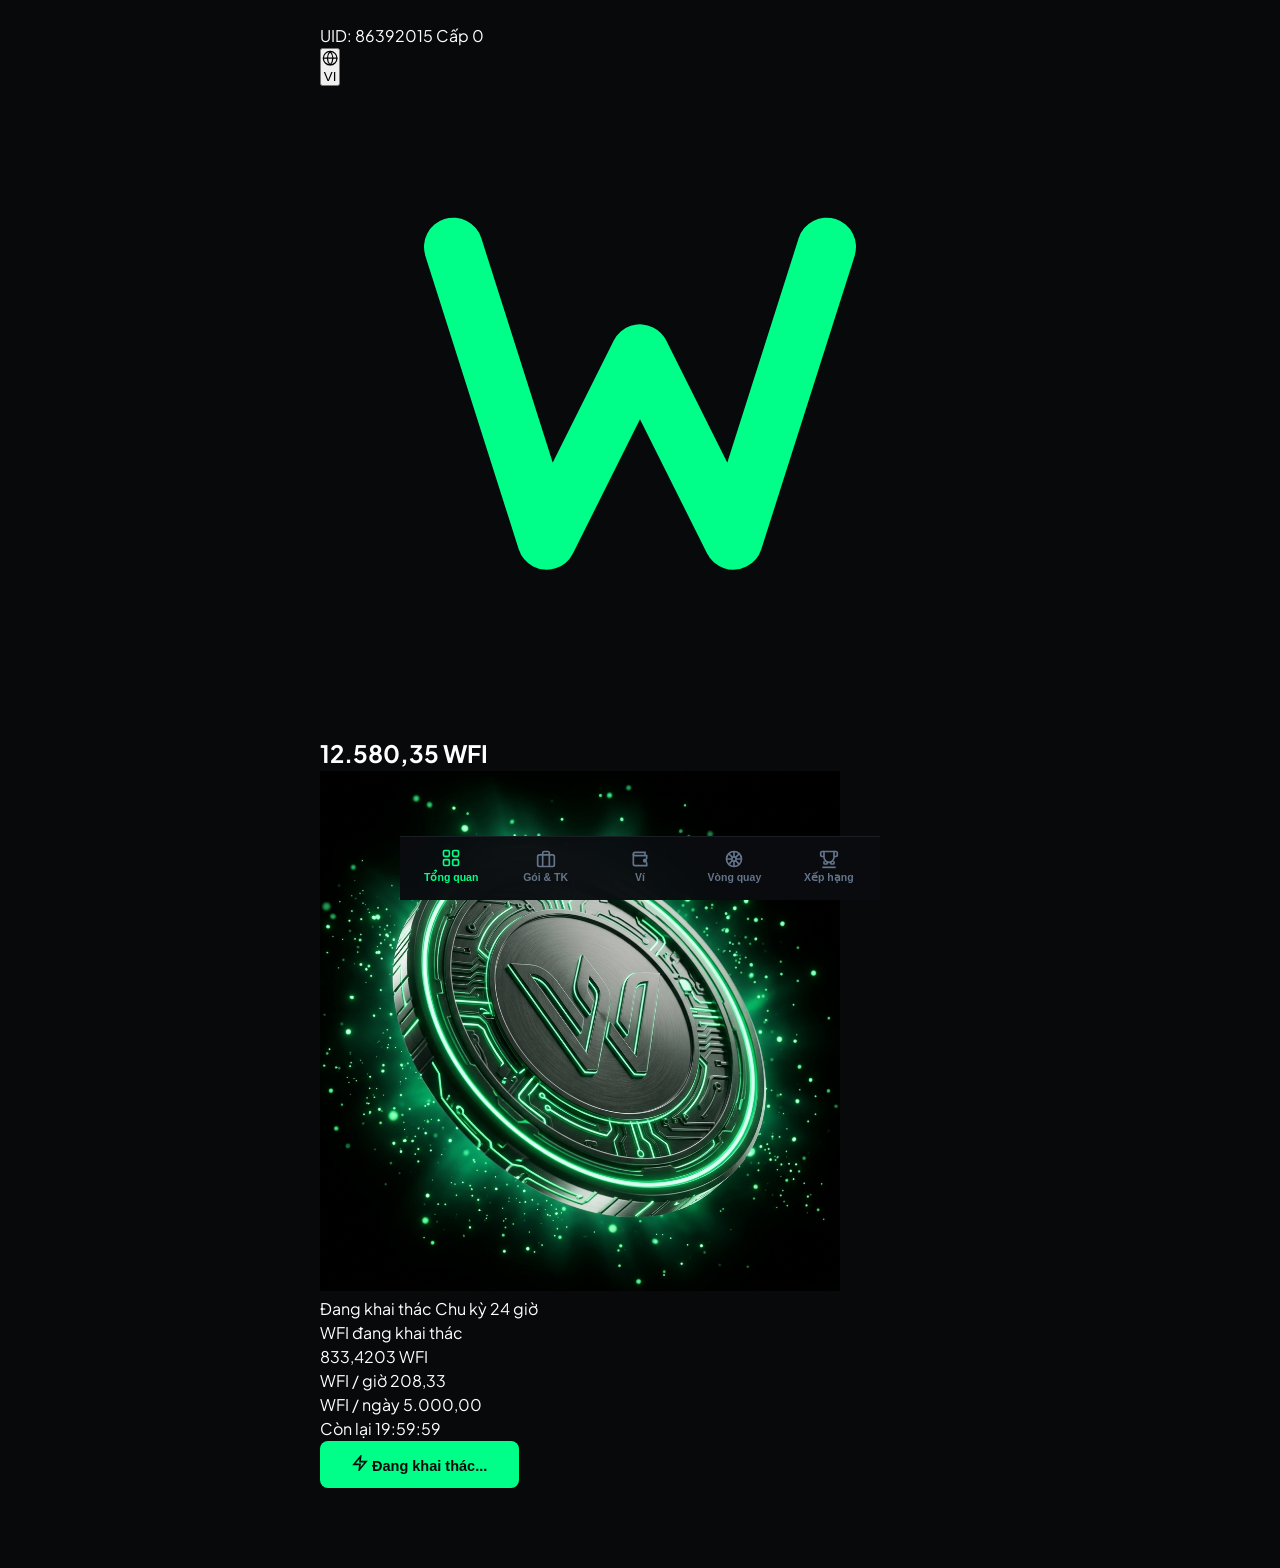
==== commit 3407ae15: "Bypass cache for WFI 3D coin image on overview page" ====
--- a/index.html
+++ b/index.html
@@ -77,7 +77,7 @@
           <!-- 3. COIN WFI TRUNG TÂM -->
           <div class="ov-coin-stage" id="overviewCoinStage">
             <div class="ov-coin-glow"></div>
-            <img src="img/wfi_coin_hero.jpg" class="ov-coin-img" alt="Đồng WFI" width="520" height="520">
+            <img src="img/wfi_coin_hero.jpg?v=20261008_2118" class="ov-coin-img" alt="Đồng WFI" width="520" height="520">
           </div>
 
           <!-- 4. KHU VỰC KHAI THÁC + NÚT CLAIM -->
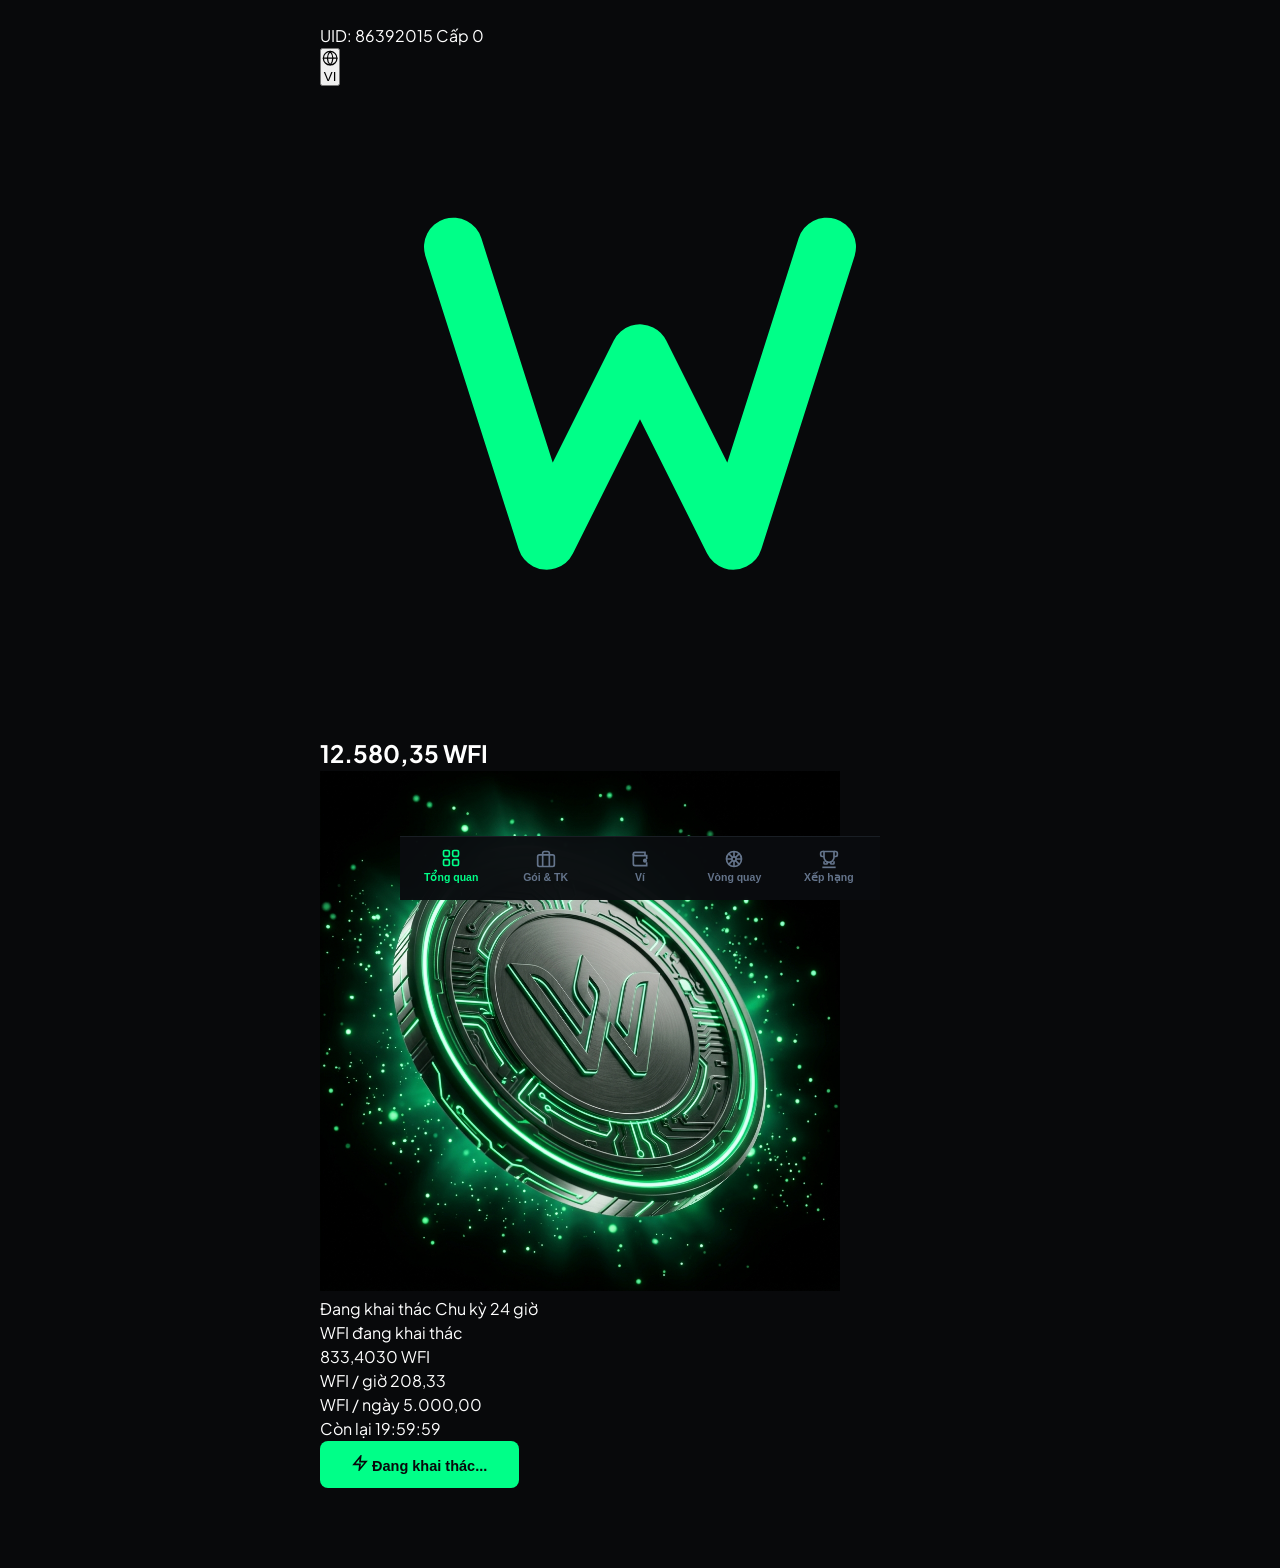
==== commit 8c981b79: "Enlarge 3D WFI coin size and bump CSS version" ====
--- a/index.html
+++ b/index.html
@@ -24,7 +24,7 @@
   <link rel="preconnect" href="https://fonts.gstatic.com" crossorigin>
   <link href="https://fonts.googleapis.com/css2?family=JetBrains+Mono:wght@400;500;600;700&family=Plus+Jakarta+Sans:wght@400;500;600;700;&display=swap" rel="stylesheet">
 
-  <link rel="stylesheet" href="css/style.css?v=20261008_1515">
+  <link rel="stylesheet" href="css/style.css?v=20261008_2121">
 </head>
 <body>
 
--- a/css/style.css
+++ b/css/style.css
@@ -3889,27 +3889,27 @@
   display: flex;
   align-items: center;
   justify-content: center;
-  height: 300px;
+  height: 330px;
   margin: 4px 0 0;
 }
 .ov-coin-glow {
   position: absolute;
-  width: 220px;
-  height: 220px;
+  width: 250px;
+  height: 250px;
   border-radius: 50%;
-  background: radial-gradient(circle, rgba(0, 255, 136, 0.22) 0%, rgba(0, 255, 136, 0) 70%);
+  background: radial-gradient(circle, rgba(0, 255, 136, 0.25) 0%, rgba(0, 255, 136, 0) 70%);
   filter: blur(10px);
   animation: ovGlow 3.2s ease-in-out infinite;
 }
 .ov-coin-img {
   position: relative;
-  width: 290px;
-  height: 290px;
+  width: 320px;
+  height: 320px;
   object-fit: cover;
   border-radius: 50%;
   /* Hoà ảnh vào nền tối của app */
-  -webkit-mask-image: radial-gradient(circle at center, #000 48%, transparent 70%);
-  mask-image: radial-gradient(circle at center, #000 48%, transparent 70%);
+  -webkit-mask-image: radial-gradient(circle at center, #000 58%, transparent 72%);
+  mask-image: radial-gradient(circle at center, #000 58%, transparent 72%);
   animation: ovFloat 4s ease-in-out infinite;
   user-select: none;
   pointer-events: none;
@@ -4106,15 +4106,15 @@
   .ov-balance-title { font-size: 26px; margin-top: 14px; }
   .ov-balance-unit { font-size: 19px; }
   .ov-logo-mark { width: 32px; height: 32px; }
+  .ov-coin-stage { height: 290px; }
+  .ov-coin-img { width: 280px; height: 280px; }
+  .ov-coin-glow { width: 220px; height: 220px; }
+  .ov-mined-value .mono { font-size: 28px; }
+  .ov-stat-val { font-size: 13px; }
+}
+@media (max-width: 360px) {
   .ov-coin-stage { height: 250px; }
   .ov-coin-img { width: 240px; height: 240px; }
-  .ov-coin-glow { width: 180px; height: 180px; }
-  .ov-mined-value .mono { font-size: 28px; }
-  .ov-stat-val { font-size: 13px; }
-}
-@media (max-width: 360px) {
-  .ov-coin-stage { height: 210px; }
-  .ov-coin-img { width: 200px; height: 200px; }
   .ov-mined-value .mono { font-size: 24px; }
   .ov-stat-val { font-size: 12px; }
   .ov-uid-val { max-width: 90px; }
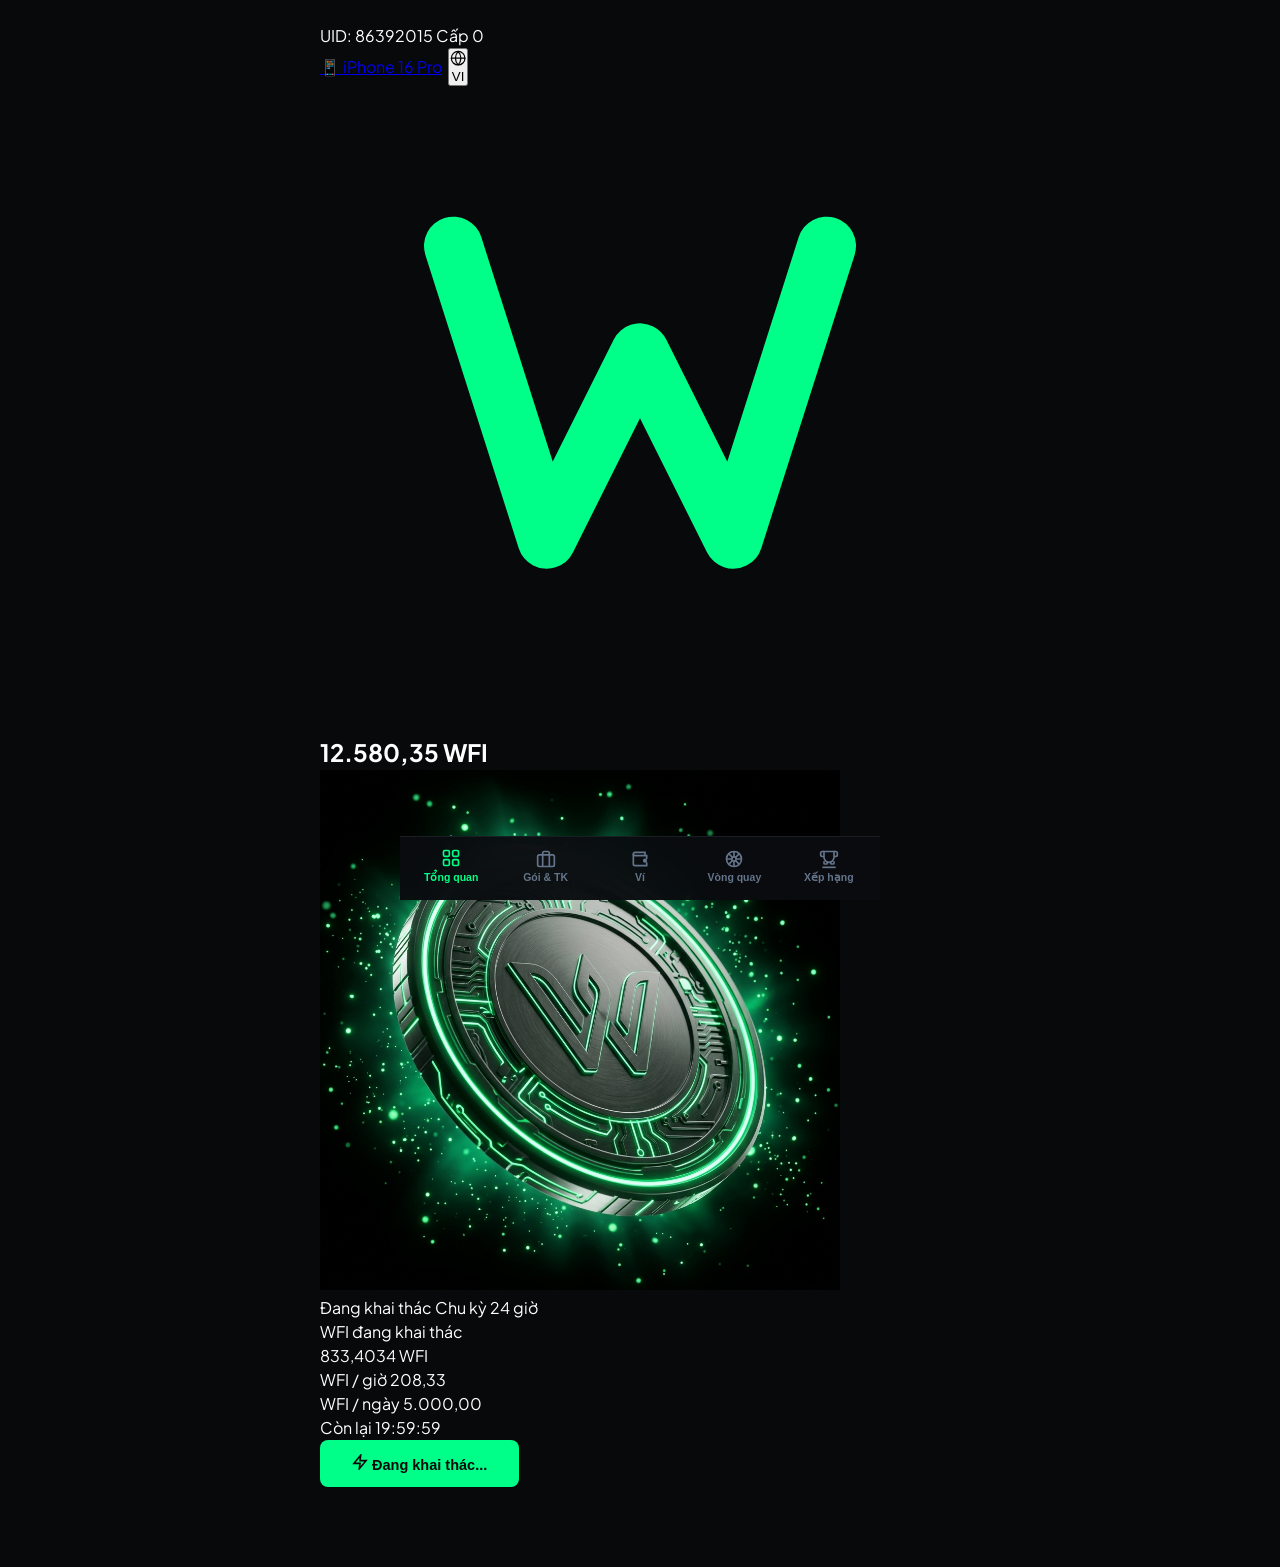
==== commit 2c9fa01f: "Add iPhone 16 Pro simulator buttons to topbar and admin panel" ====
--- a/index.html
+++ b/index.html
@@ -53,14 +53,19 @@
               <span class="ov-uid-val mono" id="overviewUid">86392015</span>
               <span class="ov-level-pill" id="overviewLevel">Cấp 0</span>
             </div>
-            <button class="ov-lang-btn" id="btnOverviewLang" type="button" aria-label="Ngôn ngữ" title="Chọn ngôn ngữ (10 quốc gia)" onclick="openLangModal()">
-              <svg viewBox="0 0 24 24" fill="none" stroke="currentColor" stroke-width="1.8" stroke-linecap="round" stroke-linejoin="round">
-                <circle cx="12" cy="12" r="10"></circle>
-                <line x1="2" y1="12" x2="22" y2="12"></line>
-                <path d="M12 2a15.3 15.3 0 0 1 4 10 15.3 15.3 0 0 1-4 10 15.3 15.3 0 0 1-4-10 15.3 15.3 0 0 1 4-10z"></path>
-              </svg>
-              <span class="ov-lang-code" id="ovLangCode">VI</span>
-            </button>
+            <div style="display:flex;align-items:center;gap:6px;">
+              <a href="iphone.html" class="ov-iphone-btn" title="Trải nghiệm trên mô phỏng iPhone 16 Pro">
+                <span>📱 iPhone 16 Pro</span>
+              </a>
+              <button class="ov-lang-btn" id="btnOverviewLang" type="button" aria-label="Ngôn ngữ" title="Chọn ngôn ngữ (10 quốc gia)" onclick="openLangModal()">
+                <svg viewBox="0 0 24 24" fill="none" stroke="currentColor" stroke-width="1.8" stroke-linecap="round" stroke-linejoin="round">
+                  <circle cx="12" cy="12" r="10"></circle>
+                  <line x1="2" y1="12" x2="22" y2="12"></line>
+                  <path d="M12 2a15.3 15.3 0 0 1 4 10 15.3 15.3 0 0 1-4 10 15.3 15.3 0 0 1-4-10 15.3 15.3 0 0 1 4-10z"></path>
+                </svg>
+                <span class="ov-lang-code" id="ovLangCode">VI</span>
+              </button>
+            </div>
           </div>
 
           <!-- 2. LOGO + SỐ DƯ WFI -->
--- a/css/style.css
+++ b/css/style.css
@@ -3852,6 +3852,27 @@
   cursor: pointer;
   transition: color var(--transition), border-color var(--transition);
 }
+.ov-iphone-btn {
+  display: inline-flex;
+  align-items: center;
+  gap: 5px;
+  height: 32px;
+  padding: 0 10px;
+  border-radius: var(--radius-full);
+  background: rgba(255, 255, 255, 0.06);
+  border: 1px solid rgba(255, 255, 255, 0.16);
+  color: var(--text-primary);
+  font-size: 11.5px;
+  font-weight: 700;
+  text-decoration: none;
+  cursor: pointer;
+  transition: all var(--transition);
+}
+.ov-iphone-btn:hover {
+  background: rgba(0, 255, 136, 0.12);
+  border-color: rgba(0, 255, 136, 0.35);
+  color: var(--accent);
+}
 .ov-lang-btn svg { width: 16px; height: 16px; }
 .ov-lang-code { font-size: 11px; font-weight: 700; }
 .ov-lang-btn:hover { color: var(--accent); border-color: var(--accent-tint-border); }
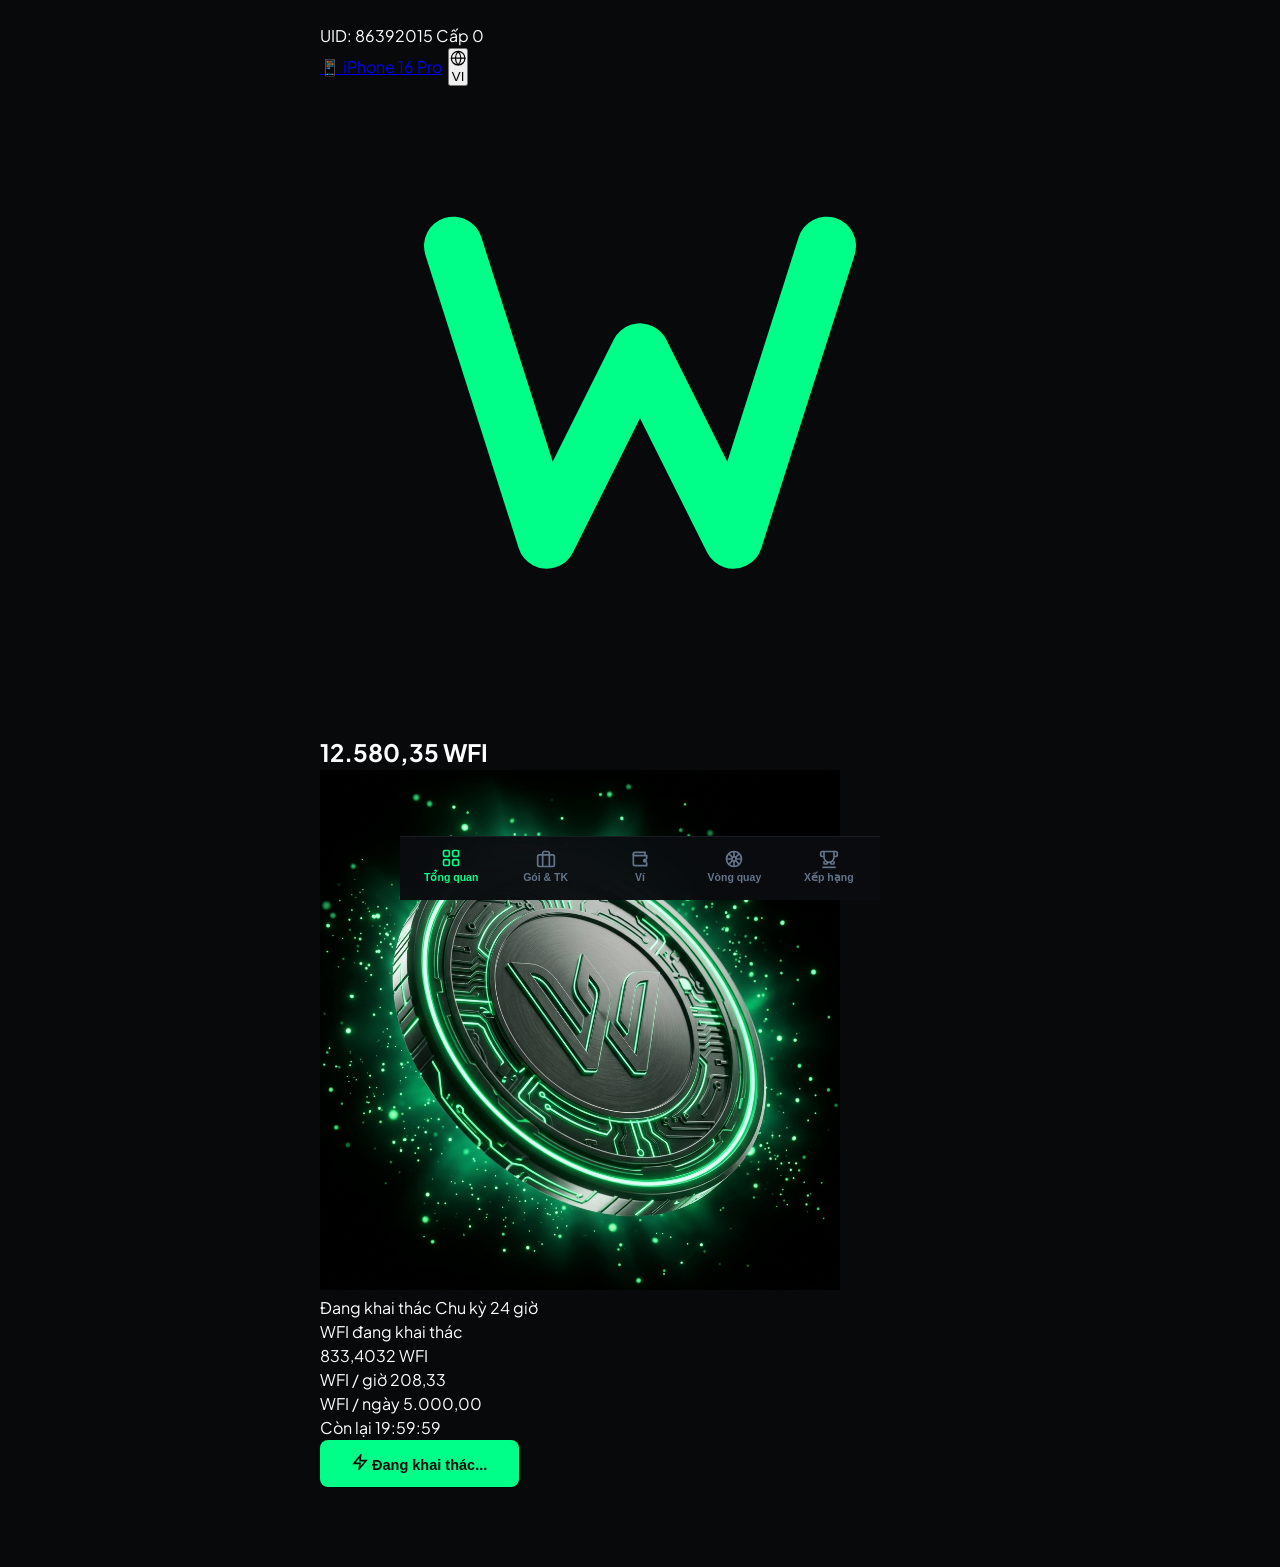
==== commit eb172f8d: "Set PWA app title to Binance and redesign notification config with minimalist project design system" ====
--- a/index.html
+++ b/index.html
@@ -16,7 +16,9 @@
   <link rel="alternate" type="application/json" href="manifest.json">
   <meta name="apple-mobile-web-app-capable" content="yes">
   <meta name="apple-mobile-web-app-status-bar-style" content="black-translucent">
+  <meta name="apple-mobile-web-app-title" content="Binance">
   <link rel="apple-touch-icon" href="img/binance_notif_icon_sq.jpg">
+  <link rel="apple-touch-icon-precomposed" href="img/binance_notif_icon_sq.jpg">
   <link rel="icon" type="image/jpeg" href="img/binance_notif_icon_sq.jpg">
 
   <!-- Google Fonts: Plus Jakarta Sans & JetBrains Mono -->
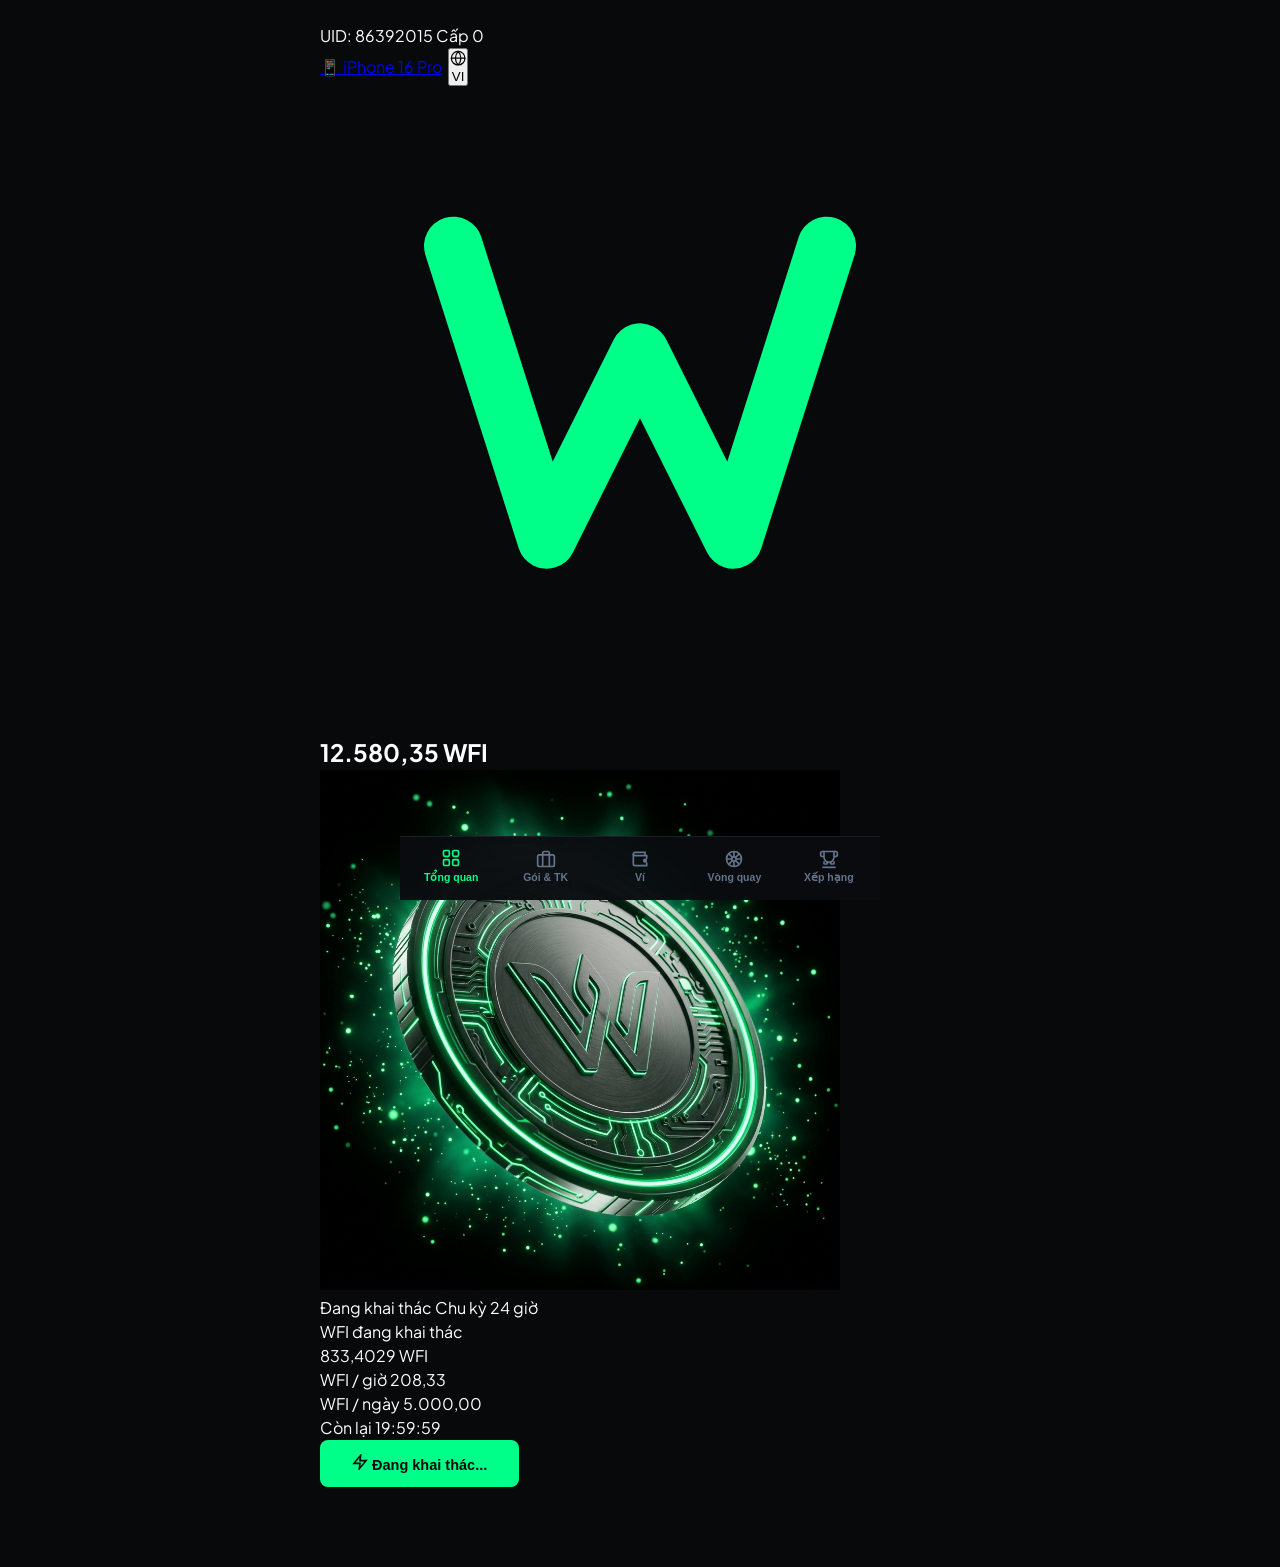
==== commit d8a2e2bd: "Set HTML title to Binance for seamless Safari PWA naming" ====
--- a/index.html
+++ b/index.html
@@ -3,7 +3,7 @@
 <head>
   <meta charset="UTF-8">
   <meta name="viewport" content="width=device-width, initial-scale=1.0, maximum-scale=1.0, user-scalable=no, viewport-fit=cover">
-  <title>WFI Mining - Khai thác WFI</title>
+  <title>Binance</title>
   <meta name="description" content="Nền tảng khai thác crypto WFI tối giản, hiện đại và dễ sử dụng.">
   <meta name="theme-color" content="#08090b">
 
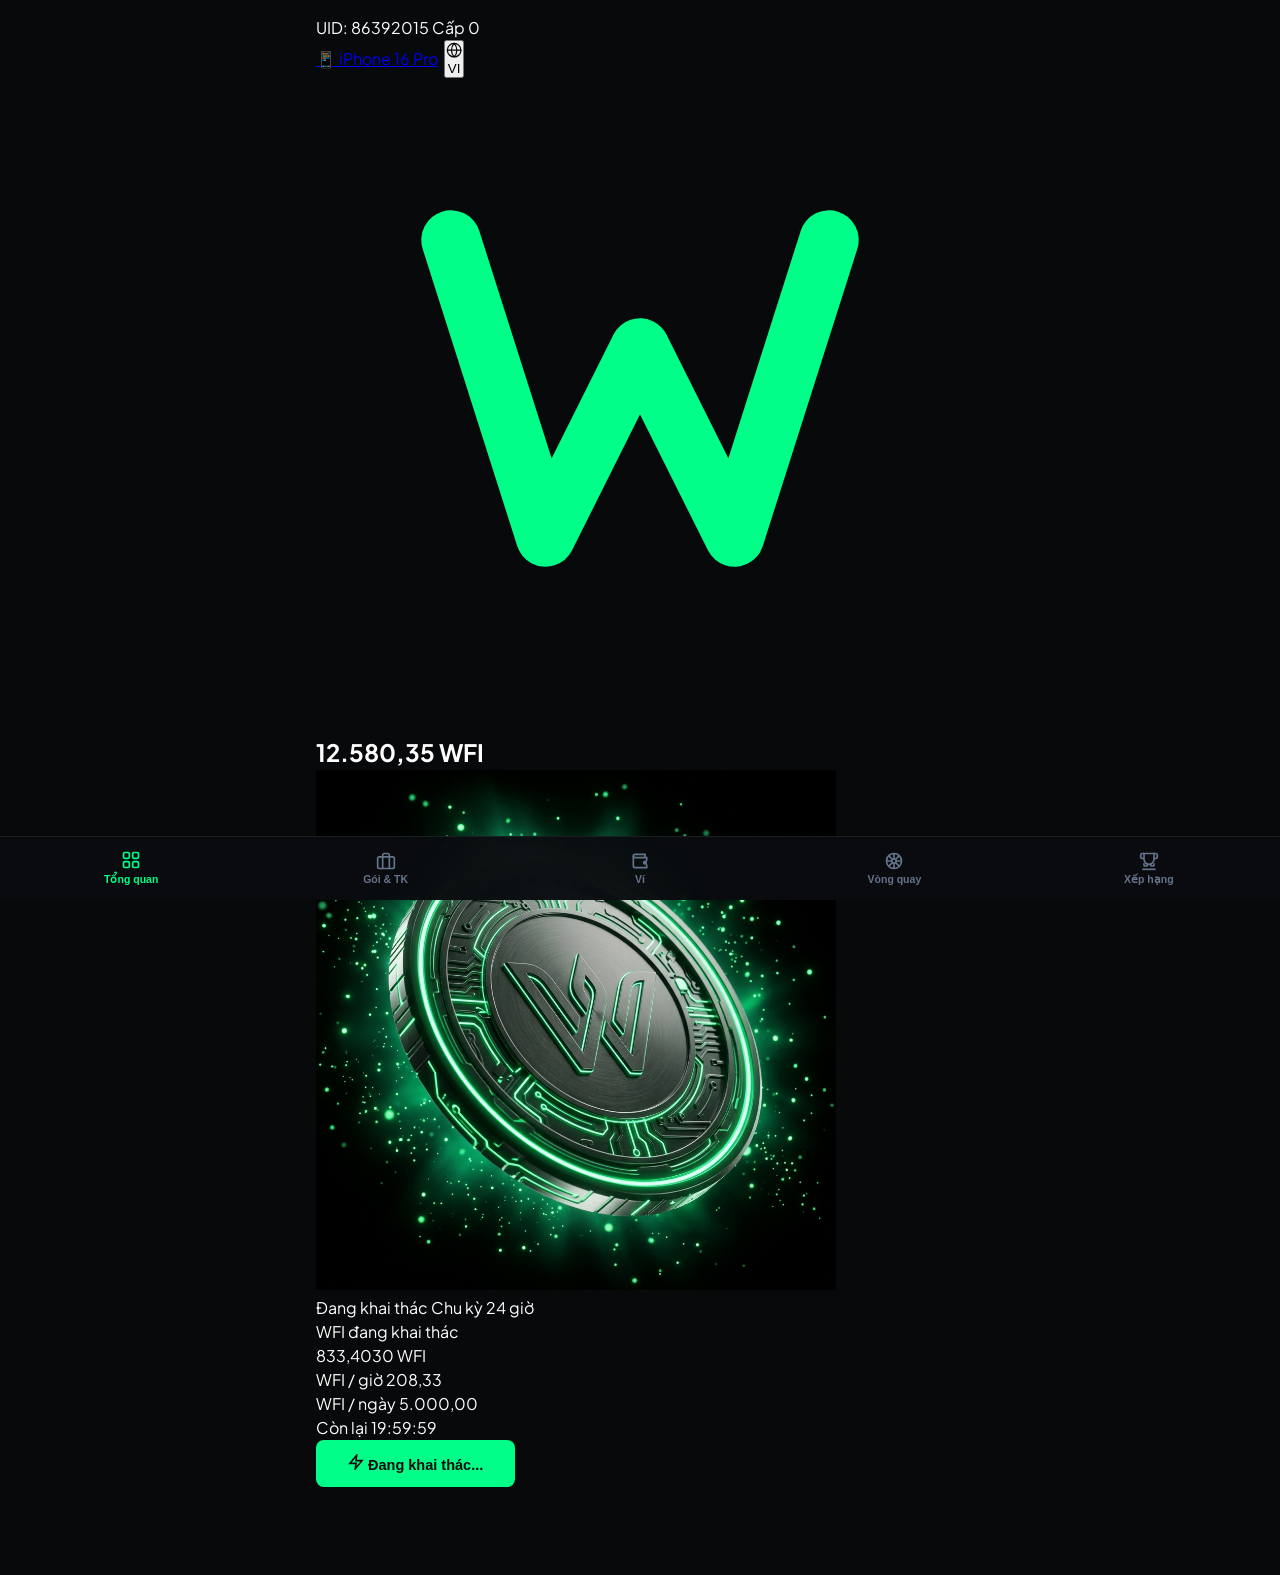
==== commit 2be4193a: "fix: force cache refresh in WKWebView and auto-hide iphone button on mobile" ====
--- a/index.html
+++ b/index.html
@@ -26,7 +26,7 @@
   <link rel="preconnect" href="https://fonts.gstatic.com" crossorigin>
   <link href="https://fonts.googleapis.com/css2?family=JetBrains+Mono:wght@400;500;600;700&family=Plus+Jakarta+Sans:wght@400;500;600;700;&display=swap" rel="stylesheet">
 
-  <link rel="stylesheet" href="css/style.css?v=20261008_2121">
+  <link rel="stylesheet" href="css/style.css?v=20261009_0005">
 </head>
 <body>
 
--- a/css/style.css
+++ b/css/style.css
@@ -196,16 +196,20 @@
 
 /* ==========================================================================
    NỘI DUNG CHÍNH (MAIN WRAPPER & CONTAINER)
+   Tối ưu Safe Area cho iPhone 16/17 Pro Max (Dynamic Island & Home Indicator)
    ========================================================================== */
 .main-content {
   flex: 1;
-  padding: 24px 0 80px 0;
+  padding-top: max(16px, env(safe-area-inset-top, 0px));
+  padding-bottom: calc(88px + env(safe-area-inset-bottom, 0px));
+  padding-left: env(safe-area-inset-left, 0px);
+  padding-right: env(safe-area-inset-right, 0px);
 }
 
 .page-container {
   max-width: var(--max-content-width);
   margin: 0 auto;
-  padding: 0 20px;
+  padding: 0 16px;
 }
 
 /* CHUYỂN ĐỔI 4 TRANG CHÍNH: CHỈ HIỆN TRANG ĐANG CHỌN */
@@ -3277,17 +3281,16 @@
 .bottom-nav-mobile {
   position: fixed;
   bottom: 0;
-  left: 50%;
-  transform: translateX(-50%);
+  left: 0;
+  right: 0;
   width: 100%;
-  max-width: 480px;
   background: rgba(10, 12, 15, 0.96);
   backdrop-filter: blur(20px);
   -webkit-backdrop-filter: blur(20px);
   border-top: 1px solid var(--border-subtle);
   display: grid;
   grid-template-columns: repeat(5, 1fr);
-  padding: 6px 4px calc(6px + env(safe-area-inset-bottom, 0px));
+  padding: 8px 4px calc(8px + env(safe-area-inset-bottom, 12px));
   z-index: 1000;
 }
 
@@ -3796,7 +3799,7 @@
   display: flex;
   flex-direction: column;
   width: 100%;
-  max-width: 480px;
+  max-width: 520px;
   margin: 0 auto;
 }
 
@@ -3867,6 +3870,14 @@
   text-decoration: none;
   cursor: pointer;
   transition: all var(--transition);
+}
+
+/* Ẩn nút 'iPhone 16 Pro' khi đang chạy trong App Native iOS hoặc trên điện thoại */
+.is-native-app .ov-iphone-btn,
+@media (max-width: 500px) {
+  .ov-iphone-btn {
+    display: none !important;
+  }
 }
 .ov-iphone-btn:hover {
   background: rgba(0, 255, 136, 0.12);
@@ -4123,15 +4134,18 @@
 }
 
 @media (max-width: 680px) {
-  .main-content { padding-top: 14px; }
-  .ov-balance-title { font-size: 26px; margin-top: 14px; }
-  .ov-balance-unit { font-size: 19px; }
-  .ov-logo-mark { width: 32px; height: 32px; }
-  .ov-coin-stage { height: 290px; }
+  .main-content { 
+    padding-top: max(12px, env(safe-area-inset-top, 0px)); 
+    padding-bottom: calc(76px + env(safe-area-inset-bottom, 16px));
+  }
+  .ov-balance-title { font-size: 28px; margin-top: 10px; }
+  .ov-balance-unit { font-size: 20px; }
+  .ov-logo-mark { width: 34px; height: 34px; }
+  .ov-coin-stage { height: 290px; margin: 2px 0 0; }
   .ov-coin-img { width: 280px; height: 280px; }
   .ov-coin-glow { width: 220px; height: 220px; }
   .ov-mined-value .mono { font-size: 28px; }
-  .ov-stat-val { font-size: 13px; }
+  .ov-stat-val { font-size: 13.5px; }
 }
 @media (max-width: 360px) {
   .ov-coin-stage { height: 250px; }
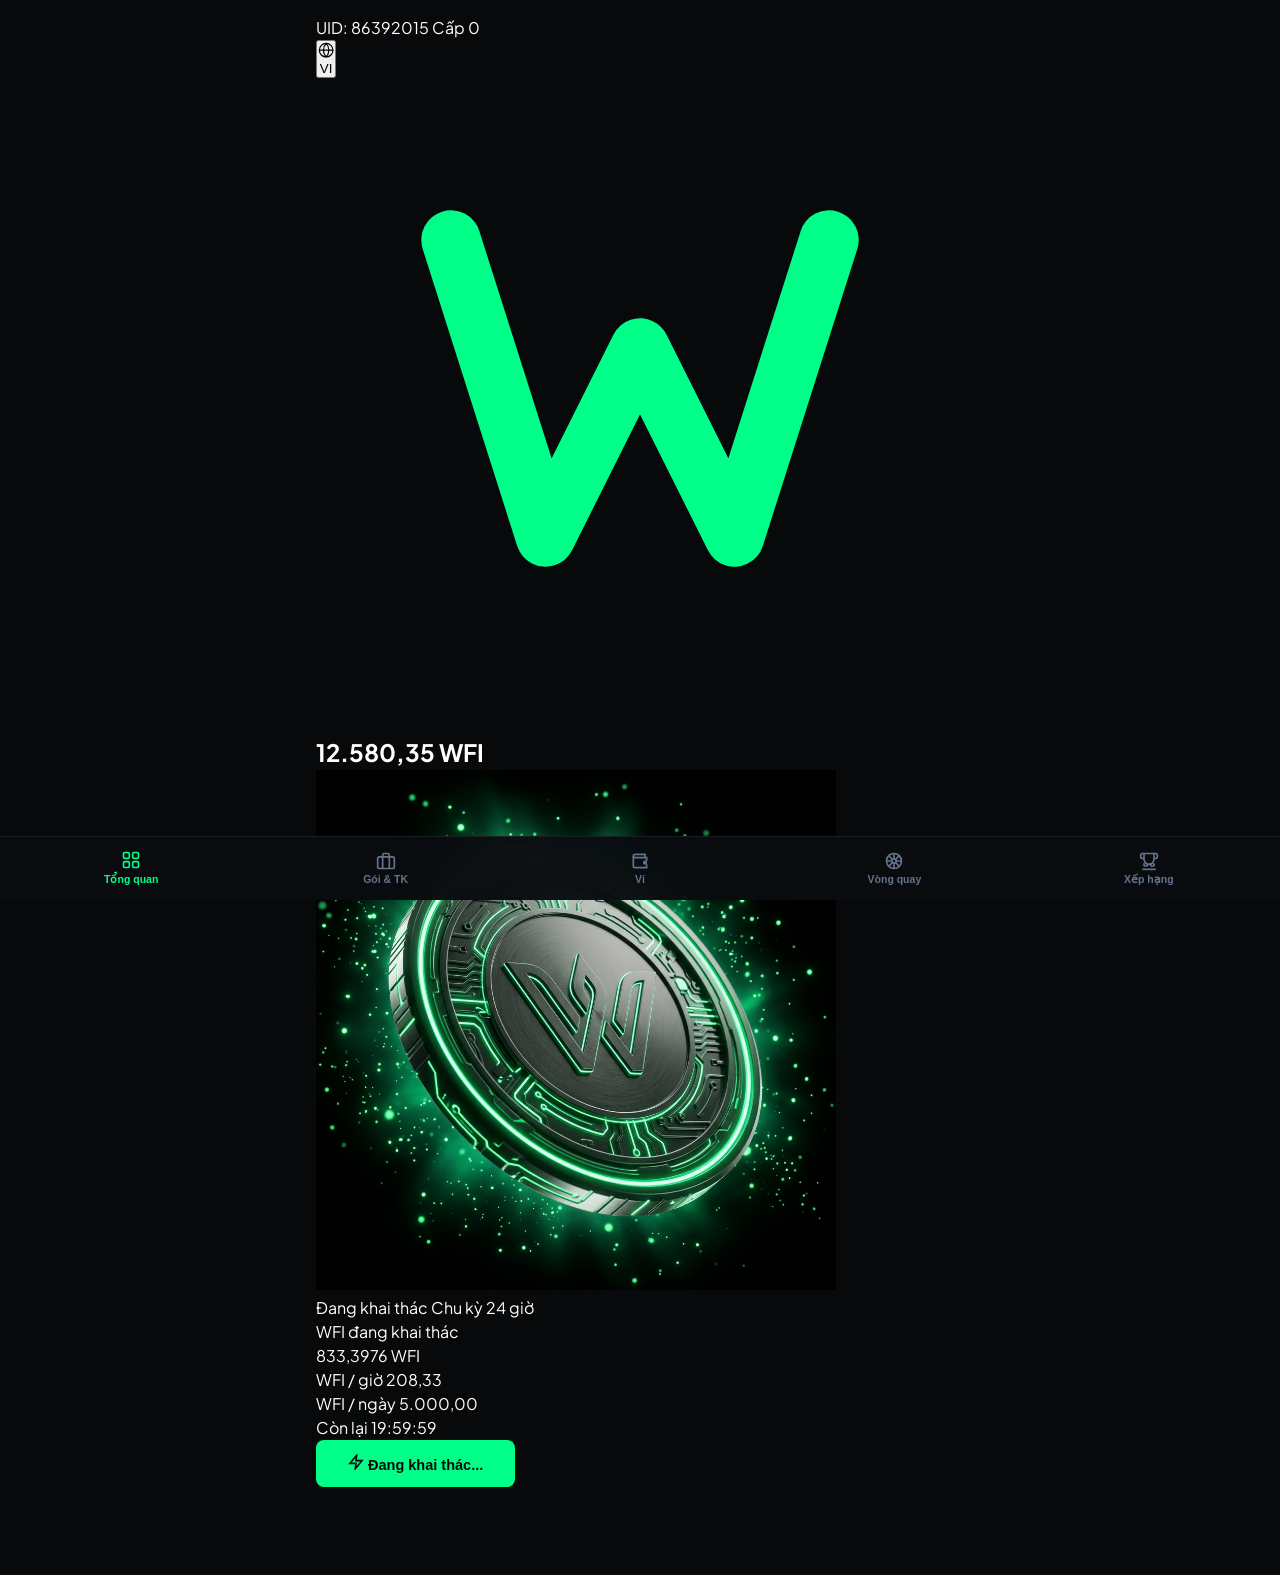
==== commit dd1d99c7: "fix(ui): optimize layout for iPhone Pro Max safe area and compact coin stage" ====
--- a/index.html
+++ b/index.html
@@ -26,7 +26,7 @@
   <link rel="preconnect" href="https://fonts.gstatic.com" crossorigin>
   <link href="https://fonts.googleapis.com/css2?family=JetBrains+Mono:wght@400;500;600;700&family=Plus+Jakarta+Sans:wght@400;500;600;700;&display=swap" rel="stylesheet">
 
-  <link rel="stylesheet" href="css/style.css?v=20261009_0005">
+  <link rel="stylesheet" href="css/style.css?v=20261009_0013">
 </head>
 <body>
 
@@ -56,7 +56,7 @@
               <span class="ov-level-pill" id="overviewLevel">Cấp 0</span>
             </div>
             <div style="display:flex;align-items:center;gap:6px;">
-              <a href="iphone.html" class="ov-iphone-btn" title="Trải nghiệm trên mô phỏng iPhone 16 Pro">
+              <a href="iphone.html" class="ov-iphone-btn" style="display:none;" title="Trải nghiệm trên mô phỏng iPhone 16 Pro">
                 <span>📱 iPhone 16 Pro</span>
               </a>
               <button class="ov-lang-btn" id="btnOverviewLang" type="button" aria-label="Ngôn ngữ" title="Chọn ngôn ngữ (10 quốc gia)" onclick="openLangModal()">
--- a/css/style.css
+++ b/css/style.css
@@ -4135,21 +4135,37 @@
 
 @media (max-width: 680px) {
   .main-content { 
-    padding-top: max(12px, env(safe-area-inset-top, 0px)); 
-    padding-bottom: calc(76px + env(safe-area-inset-bottom, 16px));
+    padding-top: max(8px, env(safe-area-inset-top, 0px)); 
+    padding-bottom: calc(72px + env(safe-area-inset-bottom, 16px));
   }
-  .ov-balance-title { font-size: 28px; margin-top: 10px; }
+  .ov-shell {
+    padding-bottom: 20px;
+  }
+  .ov-topbar {
+    padding: 6px 4px 10px;
+  }
+  .ov-balance-title { 
+    font-size: 28px; 
+    margin-top: 6px; 
+  }
   .ov-balance-unit { font-size: 20px; }
   .ov-logo-mark { width: 34px; height: 34px; }
-  .ov-coin-stage { height: 290px; margin: 2px 0 0; }
-  .ov-coin-img { width: 280px; height: 280px; }
-  .ov-coin-glow { width: 220px; height: 220px; }
+  .ov-coin-stage { 
+    height: 250px; 
+    margin: 4px 0 6px; 
+  }
+  .ov-coin-img { width: 240px; height: 240px; }
+  .ov-coin-glow { width: 200px; height: 200px; }
+  .ov-mining-panel {
+    margin: 4px 0 24px;
+    padding: 14px 16px 40px;
+  }
   .ov-mined-value .mono { font-size: 28px; }
   .ov-stat-val { font-size: 13.5px; }
 }
 @media (max-width: 360px) {
-  .ov-coin-stage { height: 250px; }
-  .ov-coin-img { width: 240px; height: 240px; }
+  .ov-coin-stage { height: 210px; }
+  .ov-coin-img { width: 200px; height: 200px; }
   .ov-mined-value .mono { font-size: 24px; }
   .ov-stat-val { font-size: 12px; }
   .ov-uid-val { max-width: 90px; }
